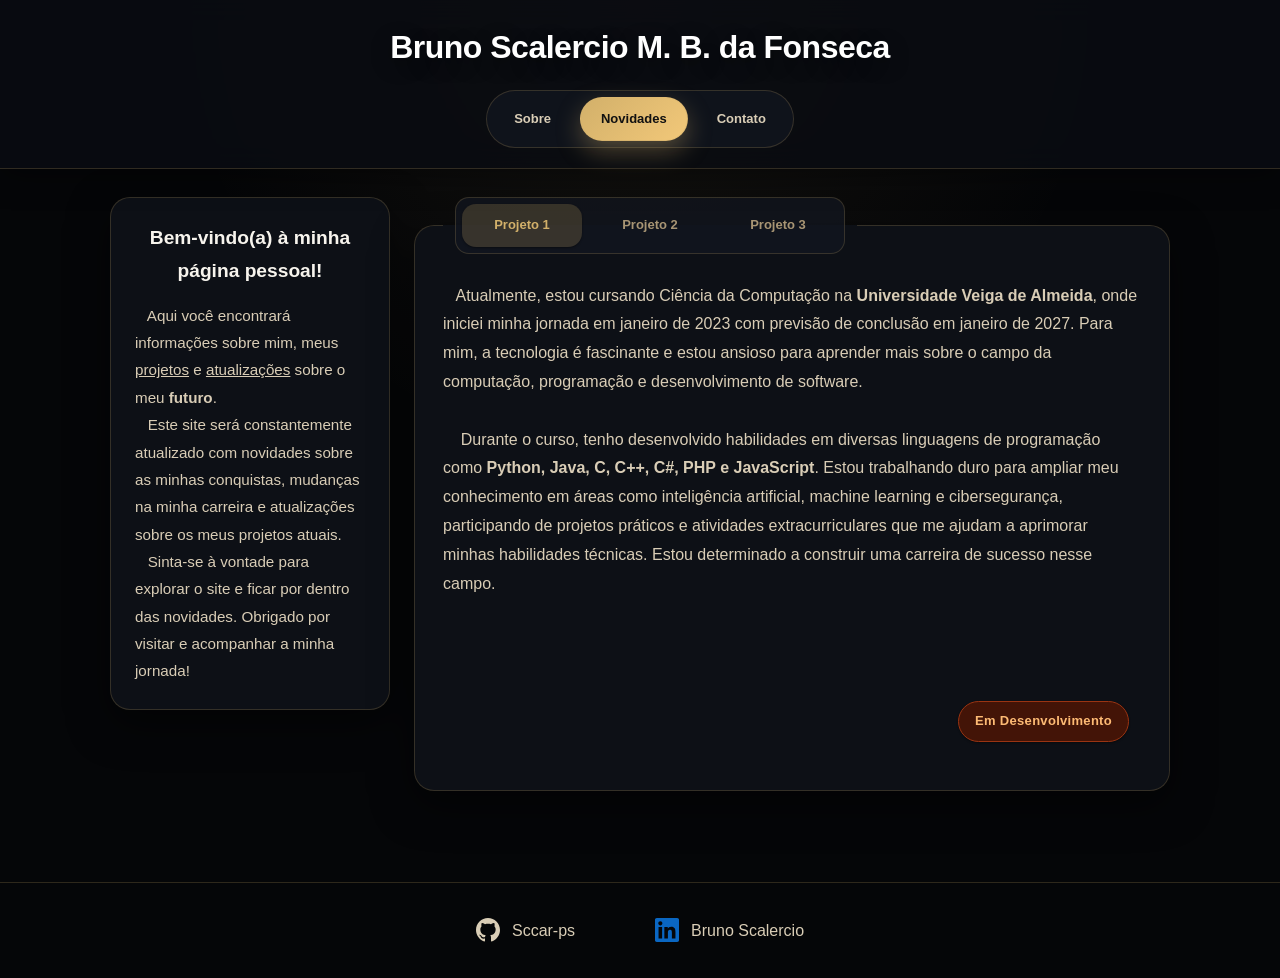
==== index2.html @ e0682676 "Update 1.5.1" ====
<!DOCTYPE html>
<html lang="pt-br" data-theme="dark">

<head>
  <meta charset="UTF-8">
  <meta http-equiv="X-UA-Compatible" content="IE=edge">
  <meta name="viewport" content="width=device-width, initial-scale=1.0">
  <title>Bruno Scalercio - Novidades</title>
  <link rel="stylesheet" href="style.css?v=20260205">
  <link rel="shortcut icon" href="favicon-16x16.png" type="image/png">
 </head>

<body>
  <header>
    <div class="header-inner">
      <h1>Bruno Scalercio M. B. da Fonseca</h1>
      <button class="nav-toggle" type="button" aria-controls="primary-nav" aria-expanded="false">
        <span class="nav-toggle-bar"></span>
        <span class="nav-toggle-bar"></span>
        <span class="nav-toggle-bar"></span>
        <span class="sr-only">Abrir menu</span>
      </button>
    </div>
    <nav>
      <ul id="primary-nav">
        <li><a href="index.html">Sobre</a></li>
        <li><a class="index2" href="index2.html">Novidades</a></li>
        <li><a href="index3.html">Contato</a></li>
      </ul>
    </nav>
  </header>

  <main class="layout">
    <aside class="intro-card">
      <p class="intro-title">Bem-vindo(a) à minha página pessoal!</p>
      <p class="intro-text">&nbsp;&nbsp; Aqui você encontrará informações sobre mim, meus <u>projetos</u> e <u>atualizações</u>
        sobre o meu <strong>futuro</strong>. <br> &nbsp;&nbsp; Este site será constantemente atualizado com novidades sobre as minhas conquistas,
        mudanças na minha carreira e atualizações sobre os meus projetos atuais. <br> &nbsp;&nbsp; Sinta-se à vontade para explorar o
        site e ficar por dentro das novidades. Obrigado por visitar e acompanhar a minha jornada!</p>
    </aside>
    <section>
      <article>
        <div>
          <fieldset>
            <legend>
              <ul class="ficha">
                <li class="aba" id="ativo"><a href="index2.html">Projeto 1</a></li>
                <li class="aba" id="index2"><a href="index2x1.html">Projeto 2</a></li>
                <li class="aba" id="index2"><a href="index2x2.html">Projeto 3</a></li>
              </ul>
            </legend>
            
            <div id="projeto1" class="tab-content active-content">
              <p>
                &nbsp;&nbsp; Atualmente, estou cursando Ciência da Computação na <strong>Universidade Veiga de Almeida</strong>, onde iniciei minha jornada em janeiro de 2023 com previsão de conclusão em janeiro de 2027. Para mim, a tecnologia é fascinante e estou ansioso para aprender mais sobre o campo da computação, programação e desenvolvimento de software.
              <br> <br>
              &nbsp; &nbsp; Durante o curso, tenho desenvolvido habilidades em diversas linguagens de programação como <strong>Python, Java, C, C++, C#, PHP e JavaScript</strong>. Estou trabalhando duro para ampliar meu conhecimento em áreas como inteligência artificial, machine learning e cibersegurança, participando de projetos práticos e atividades extracurriculares que me ajudam a aprimorar minhas habilidades técnicas. Estou determinado a construir uma carreira de sucesso nesse campo.
              </p>
              <div class="badge badge-progress">Em Desenvolvimento</div>
            </div>

            <div id="projeto2" class="tab-content">
              <p>
                 &nbsp; &nbsp; No futuro, tenho o objetivo de aprender a falar inglês fluentemente como se fosse um projeto
                pessoal. Para isso, pretendo me dedicar diariamente à prática da língua, buscando recursos como cursos online,
                livros, filmes e séries em inglês.
                <br><br> &nbsp;&nbsp; Também pretendo fazer intercâmbios e buscar oportunidades de imersão na
                língua, para que possa aprimorar minha compreensão oral e habilidades de conversação. Acredito que o aprendizado
                de uma nova língua é um processo constante e desafiador, mas estou determinado a alcançar esse objetivo e me
                tornar fluente em inglês.</p>
              <div class="badge badge-todo">Para Fazer</div>
            </div>

            <div id="projeto3" class="tab-content">
               <p>
                &nbsp;&nbsp; Um dos meus grandes objetivos para o futuro é ingressar na indústria de Game Development e desenvolver o meu próprio jogo. Desde pequeno, os jogos sempre me fascinaram não apenas como entretenimento, mas como uma forma poderosa de contar histórias e criar experiências interativas únicas que conectam pessoas ao redor do mundo. Acredito que os games representam a união perfeita entre arte, narrativa envolvente e lógica de programação — uma combinação que me motiva a cada dia.
                <br><br>
                &nbsp;&nbsp; Estou ciente dos desafios técnicos que essa jornada envolve, desde o domínio de engines como Unity e Unreal até o design de mecânicas envolventes e sistemas de gameplay balanceados. Por isso, sigo me preparando constantemente, estudando as bases necessárias em programação, design de jogos e experiência do usuário para transformar essa visão em realidade. Meu objetivo é integrar novas tecnologias emergentes para criar algo verdadeiramente impactante, divertido e memorável.
                <br> <br></p>
                <div class="badge badge-idea">Ainda é só uma ideia...</div>
            </div>
          </fieldset>
        </div>
      </article>
    </section>
  </main>
  <footer class="social-footer">
    <div class="footer-content">
      <a target="_blank" href="https://github.com/Sccar-ps" class="social-link">
        <svg width="24" height="24" viewBox="0 0 24 24" fill="currentColor"><path d="M12 0c-6.626 0-12 5.373-12 12 0 5.302 3.438 9.8 8.207 11.387.599.111.793-.261.793-.577v-2.234c-3.338.726-4.033-1.416-4.033-1.416-.546-1.387-1.333-1.756-1.333-1.756-1.089-.745.083-.729.083-.729 1.205.084 1.839 1.237 1.839 1.237 1.07 1.834 2.807 1.304 3.492.997.107-.775.418-1.305.762-1.604-2.665-.305-5.467-1.334-5.467-5.931 0-1.311.469-2.381 1.236-3.221-.124-.303-.535-1.524.117-3.176 0 0 1.008-.322 3.301 1.23.957-.266 1.983-.399 3.003-.404 1.02.005 2.047.138 3.006.404 2.291-1.552 3.297-1.23 3.297-1.23.653 1.653.242 2.874.118 3.176.77.84 1.235 1.911 1.235 3.221 0 4.609-2.807 5.624-5.479 5.921.43.372.823 1.102.823 2.222v3.293c0 .319.192.694.801.576 4.765-1.589 8.199-6.086 8.199-11.386 0-6.627-5.373-12-12-12z"/></svg>
        <span>Sccar-ps</span>
      </a>
      <a target="_blank" href="https://www.linkedin.com/in/bruno-scalercio-30b161272/" class="social-link">
        <svg width="24" height="24" viewBox="0 0 24 24" fill="#0A66C2"><path d="M20.447 20.452h-3.554v-5.569c0-1.328-.027-3.037-1.852-3.037-1.853 0-2.136 1.445-2.136 2.939v5.667H9.351V9h3.414v1.561h.046c.477-.9 1.637-1.85 3.37-1.85 3.601 0 4.267 2.37 4.267 5.455v6.286zM5.337 7.433c-1.144 0-2.063-.926-2.063-2.065 0-1.138.92-2.063 2.063-2.063 1.14 0 2.064.925 2.064 2.063 0 1.139-.925 2.065-2.064 2.065zm1.782 13.019H3.555V9h3.564v11.452zM22.225 0H1.771C.792 0 0 .774 0 1.729v20.542C0 23.227.792 24 1.771 24h20.451C23.2 24 24 23.227 24 22.271V1.729C24 .774 23.2 0 22.222 0h.003z"/></svg>
        <span>Bruno Scalercio</span>
      </a>
    </div>
  </footer>
  <script src="script.js?v=20260205"></script>
</body>
<!-- BRUNO SCALERCIO MARQUES BORGES DA FONSECA - 1230112185-->
</html>
---- style.css ----
*{
  box-sizing: border-box;
  margin:0;
  padding:0;
}

:root {
  /* Dark Theme Default Values */
  --bg: #050608;
  --surface: #0d1016;
  --surface-muted: #131822;
  --text: #f7f4ed;
  --text-light: #d9cdb6;
  --muted: #a89574;
  --primary: #d2b06a;
  --primary-strong: #f0c97e;
  --primary-soft: rgba(210, 176, 106, 0.15);
  --accent: #f2c879;
  --accent-soft: rgba(242, 200, 121, 0.15);
  --secondary: #c7a86a;
  --secondary-soft: rgba(199, 168, 106, 0.18);
  --success: #10b981;
  --warning: #f59e0b;
  --shadow-sm: 0 1px 2px rgba(0, 0, 0, 0.4);
  --shadow: 0 14px 40px rgba(0, 0, 0, 0.5);
  --shadow-lg: 0 24px 60px rgba(0, 0, 0, 0.6);
  --border: rgba(210, 176, 106, 0.2);
  --radius: 14px;
  --radius-lg: 20px;
  --radius-pill: 999px;
  --max-width: 1100px;
  --space: 24px;
}

body {
  font-family: 'Inter', -apple-system, BlinkMacSystemFont, 'Segoe UI', 'Roboto', sans-serif;
  margin: 0;
  padding: 0;
  background: radial-gradient(circle at top, rgba(210, 176, 106, 0.08), transparent 40%), var(--bg);
  color: var(--text);
  line-height: 1.7;
  min-height: 100vh;
  position: relative;
  overflow-x: hidden;
}

/* Garante que o conteúdo fique acima do canvas */
.layout, main, aside, section, fieldset, .barra, footer {
  position: relative;
  z-index: 1;
}

/* Matrix Rain Background */
#matrix-canvas {
  position: fixed;
  top: 0;
  left: 0;
  width: 100%;
  height: 100%;
  z-index: 0;
  opacity: 0.25;
  pointer-events: none;
}

[data-theme="dark"] #matrix-canvas {
  opacity: 0.2;
}

a {
  color: inherit;
  text-decoration: none;
}

ul {
  list-style: none;
  margin: 0;
  padding: 0;
}

header {
  background: rgba(10, 12, 18, 0.85);
  padding: 20px 24px;
  text-align: center;
  box-shadow: 0 6px 30px rgba(0, 0, 0, 0.4);
  position: sticky;
  top: 0;
  width: 100%;
  z-index: 50;
  border-bottom: 1px solid var(--border);
  backdrop-filter: blur(14px);
  -webkit-backdrop-filter: blur(14px);
}

.index2 {
  background: linear-gradient(135deg, var(--primary) 0%, var(--accent) 100%);
  color: #111111 !important;
  box-shadow: 0 10px 24px rgba(210, 176, 106, 0.35);
  border: 1px solid rgba(210, 176, 106, 0.45);
}

.index2::before {
  display: none;
}

.index2:hover {
  background: linear-gradient(135deg, var(--primary-strong) 0%, var(--accent) 100%);
  color: #111111 !important;
  transform: translateY(-2px) scale(1.02);
  box-shadow: 0 14px 28px rgba(210, 176, 106, 0.4);
}

header h1 {
  margin: 0;
  font-size: clamp(20px, 3vw, 32px);
  font-weight: 800;
  color: #ffffff;
  letter-spacing: -0.5px;
  text-shadow: 0 6px 20px rgba(0, 0, 0, 0.4);
}

.header-inner {
  display: flex;
  align-items: center;
  justify-content: center;
  gap: 16px;
  position: relative;
  max-width: var(--max-width);
  margin: 0 auto;
}

.nav-toggle {
  display: none;
  align-items: center;
  justify-content: center;
  gap: 6px;
  flex-direction: column;
  width: 44px;
  height: 44px;
  border-radius: var(--radius-pill);
  border: 1px solid var(--border);
  background: rgba(19, 24, 34, 0.7);
  color: var(--text);
  cursor: pointer;
  transition: all 0.25s ease;
  position: absolute;
  right: 0;
  top: 50%;
  transform: translateY(-50%);
}

.nav-toggle:hover {
  border-color: rgba(210, 176, 106, 0.45);
  box-shadow: var(--shadow-sm);
}

.nav-toggle-bar {
  display: block;
  width: 18px;
  height: 2px;
  background: var(--text-light);
  border-radius: var(--radius-pill);
  transition: transform 0.25s ease, opacity 0.25s ease;
}

.sr-only {
  position: absolute;
  width: 1px;
  height: 1px;
  padding: 0;
  margin: -1px;
  overflow: hidden;
  clip: rect(0, 0, 0, 0);
  border: 0;
}

nav ul {
  margin-top: 16px;
  display: flex;
  justify-content: center;
  align-items: center;
  gap: 8px;
  flex-wrap: wrap;
  padding: 6px;
  background: rgba(19, 24, 34, 0.7);
  border-radius: var(--radius-pill);
  border: 1px solid var(--border);
  width: fit-content;
  margin-left: auto;
  margin-right: auto;
}

nav li {
  margin: 0;
}

nav a {
  font-weight: 600;
  font-size: 13px;
  color: var(--text-light);
  padding: 10px 20px;
  border-radius: var(--radius-pill);
  background: transparent;
  border: 1px solid transparent;
  transition: all 0.25s ease;
  position: relative;
  display: inline-block;
}

nav a:hover {
  color: var(--primary);
  background-color: rgba(210, 176, 106, 0.12);
  border-color: rgba(210, 176, 106, 0.35);
  box-shadow: var(--shadow-sm);
  cursor: pointer;
  transform: translateY(-1px);
}


fieldset {
  border: 1px solid var(--border);
  border-radius: var(--radius-lg);
  padding: 28px;
  width: 100%;
  max-width: 800px;
  background: var(--surface);
  box-shadow: var(--shadow);
  transition: all 0.3s ease;
  min-height: auto;
}

fieldset:hover {
  box-shadow: var(--shadow-lg);
}

legend {
  font-size: 18px;
  font-weight: 700;
  padding: 0 12px;
  color: var(--text);
}


.barra {
  background: linear-gradient(180deg, var(--surface) 0%, var(--primary-soft) 100%);
  padding: 24px;
  width: 100%;
  margin: 0;
  border-radius: var(--radius-lg);
  box-shadow: var(--shadow);
  border: 1px solid var(--border);
  transition: all 0.3s ease;
  text-align: center;
  position: sticky;
  top: 100px;
}

.barra:hover {
  transform: translateY(-4px);
  box-shadow: var(--shadow-lg);
  border-color: var(--primary);
}

.barra h2 {
  font-size: 1.25rem;
  margin: 12px 0 8px;
  color: var(--text);
  font-weight: 700;
}

.barra p {
  color: var(--text-light);
  font-size: 0.95rem;
  margin: 6px 0;
}


.profile {
  display: block;
  margin: 0 auto 16px;
  width: 150px;
  height: 150px;
  border-radius: 50%;
  object-fit: cover;
  border: 4px solid transparent;
  background: linear-gradient(var(--surface), var(--surface)) padding-box,
              linear-gradient(135deg, var(--primary), var(--accent)) border-box;
  transition: all 0.3s ease;
  box-shadow: var(--shadow);
}

.profile:hover {
  transform: scale(1.06);
  box-shadow: var(--shadow-lg);
}

main {
  max-width: 100%;
  margin: 0;
  padding: 0;
  display: flex;
  flex-direction: column;
  align-items: center;
}

.layout {
  display: grid;
  grid-template-columns: 280px 1fr;
  gap: var(--space);
  max-width: var(--max-width);
  margin: 28px auto 90px;
  padding: 0 20px;
  align-items: start;
}

.page {
  max-width: var(--max-width);
  margin: 28px auto 90px;
  padding: 0 20px;
  display: flex;
  flex-direction: column;
  gap: 32px;
}

.hero-full {
  display: grid;
  grid-template-columns: 1fr 1fr;
  align-items: center;
  min-height: 100vh;
  padding: 0 80px 120px 80px;
  background: radial-gradient(circle at 75% 50%, rgba(60, 50, 20, 0.4) 0%, #000000 60%);
  border-radius: 0;
  margin-left: calc(-50vw + 50%);
  margin-right: calc(-50vw + 50%);
  margin-top: -28px;
  margin-bottom: 32px;
  width: 100vw;
  position: relative;
  left: 0;
}

.hero-full::after {
  content: '';
  position: absolute;
  bottom: 0;
  left: 0;
  width: 100%;
  height: 150px;
  background: linear-gradient(to bottom, transparent, var(--bg));
  backdrop-filter: blur(4px);
  -webkit-backdrop-filter: blur(4px);
  pointer-events: none;
  z-index: 1;
}

.hero-left {
  display: flex;
  flex-direction: column;
  justify-content: center;
  gap: 12px;
}

.hero-right {
  display: flex;
  justify-content: center;
  align-items: center;
}

.hero-right img {
  width: 320px;
  height: 420px;
  object-fit: cover;
  object-position: center top;
  border-radius: 20px;
  border: 2px solid rgba(210, 176, 106, 0.4);
  box-shadow: 0 24px 60px rgba(0, 0, 0, 0.6), 0 0 60px rgba(210, 176, 106, 0.15);
}

.hero-full .hero-eyebrow {
  text-transform: uppercase;
  letter-spacing: 4px;
  font-size: 0.85rem;
  color: var(--muted);
  margin: 0;
}

.hero-full .hero-title {
  font-size: clamp(48px, 9vw, 84px);
  margin: 0;
  font-weight: 800;
  color: #ffffff;
  letter-spacing: -1.5px;
  background: linear-gradient(135deg, #ffffff 30%, #f0c97e 100%);
  -webkit-background-clip: text;
  -webkit-text-fill-color: transparent;
  background-clip: text;
  text-shadow: 0 10px 30px rgba(0, 0, 0, 0.5);
  filter: drop-shadow(0 0 2px rgba(255, 255, 255, 0.1));
}

.hero-full .hero-subtitle {
  margin: 0;
  color: var(--text-light);
  font-size: 1.1rem;
  letter-spacing: 0.5px;
}

.hero {
  display: grid;
  grid-template-columns: 1fr auto;
  gap: 48px;
  align-items: center;
  padding: 48px;
  border-radius: 24px;
  background: linear-gradient(145deg, rgba(15, 18, 26, 0.92), rgba(8, 9, 12, 0.96));
  border: 1px solid rgba(210, 176, 106, 0.25);
  box-shadow: var(--shadow-lg);
}

.hero-content {
  display: flex;
  flex-direction: column;
  gap: 12px;
}

.hero-eyebrow {
  text-transform: uppercase;
  letter-spacing: 3px;
  font-size: 0.8rem;
  color: var(--muted);
  margin: 0;
}

.hero-title {
  font-size: clamp(32px, 5vw, 52px);
  margin: 0;
  font-weight: 800;
  color: #ffffff;
}

.hero-subtitle {
  margin: 0;
  color: var(--text-light);
  font-size: 1rem;
}

.hero-portrait {
  display: flex;
  justify-content: center;
  align-items: center;
}

.hero-portrait img {
  width: 240px;
  height: 300px;
  object-fit: cover;
  object-position: center top;
  border-radius: 20px;
  border: 2px solid rgba(210, 176, 106, 0.4);
  box-shadow: 0 20px 50px rgba(0, 0, 0, 0.5), 0 0 40px rgba(210, 176, 106, 0.1);
  filter: contrast(1.05) saturate(1.05);
}

.panel {
  background: rgba(10, 11, 14, 0.85);
  border: 1px solid rgba(255, 215, 0, 0.15);
  border-radius: 20px;
  padding: 32px;
  box-shadow: 0 10px 40px rgba(0, 0, 0, 0.6);
  backdrop-filter: blur(10px);
  -webkit-backdrop-filter: blur(10px);
}

.about-content {
  display: grid;
  grid-template-columns: auto 1fr;
  gap: 32px;
  align-items: start;
}

.about-photo {
  display: flex;
  justify-content: center;
}

.about-photo img {
  width: 200px;
  height: 260px;
  object-fit: cover;
  object-position: center top;
  border-radius: 16px;
  border: 2px solid rgba(210, 176, 106, 0.35);
  box-shadow: 0 16px 40px rgba(0, 0, 0, 0.4);
}

.about-text p {
  color: var(--text-light);
  margin-bottom: 12px;
}

.panel-header {
  display: flex;
  align-items: center;
  gap: 16px;
  margin-bottom: 16px;
}

.panel-header h2 {
  margin: 0;
  font-size: clamp(22px, 2.4vw, 30px);
  color: #ffffff;
}

.panel-line {
  flex: 1;
  height: 1px;
  background: linear-gradient(90deg, rgba(210, 176, 106, 0.5), transparent);
}

.panel-body p {
  color: var(--text-light);
}

.services-grid {
  display: grid;
  grid-template-columns: repeat(2, 1fr);
  gap: 20px;
}

.service-card {
  display: grid;
  grid-template-columns: auto 1fr;
  gap: 16px;
  padding: 20px;
  background: rgba(19, 24, 34, 0.7);
  border: 1px solid rgba(210, 176, 106, 0.2);
  border-radius: 16px;
  transition: transform 0.2s ease, border-color 0.2s ease, box-shadow 0.2s ease;
  align-items: center;
}

.service-card h3 {
  margin: 0 0 6px;
  color: #ffffff;
  font-size: 1rem;
}

.service-card p {
  margin: 0 0 8px;
  color: var(--text-light);
  font-size: 0.9rem;
}

.service-card:hover {
  transform: translateY(-4px);
  border-color: rgba(210, 176, 106, 0.45);
  box-shadow: var(--shadow);
}

.service-icon {
  width: 52px;
  height: 52px;
  border-radius: 50%;
  display: flex;
  align-items: center;
  justify-content: center;
  background: linear-gradient(135deg, rgba(210, 176, 106, 0.15), rgba(0, 0, 0, 0.4));
  border: 1px solid rgba(210, 176, 106, 0.6);
  box-shadow: 0 0 15px rgba(210, 176, 106, 0.2), inset 0 0 10px rgba(210, 176, 106, 0.1);
  font-size: 1.6rem;
  color: #ffffff;
}

.service-tag {
  display: inline-block;
  font-size: 0.75rem;
  letter-spacing: 0.4px;
  text-transform: uppercase;
  color: var(--primary-strong);
}

.skills {
  display: grid;
  grid-template-columns: repeat(2, 1fr);
  gap: 20px 32px;
}

.skill {
  display: flex;
  flex-direction: column;
  gap: 10px;
  color: var(--text-light);
  font-size: 0.95rem;
}

.skill-bar {
  width: 100%;
  height: 6px;
  border-radius: 999px;
  background: rgba(255, 255, 255, 0.05);
  overflow: hidden;
  border: 1px solid rgba(210, 176, 106, 0.15);
  box-shadow: inset 0 1px 3px rgba(0, 0, 0, 0.5);
}

.skill-bar span {
  display: block;
  height: 100%;
  border-radius: 999px;
  background: linear-gradient(90deg, #b8860b, #ffd700, #fffacd);
  box-shadow: 0 0 15px rgba(255, 215, 0, 0.6);
  position: relative;
}

.skill-bar span::after {
  content: '';
  position: absolute;
  top: 0;
  right: 0;
  bottom: 0;
  width: 100%;
  background: linear-gradient(90deg, transparent, rgba(255, 255, 255, 0.4), transparent);
  transform: translateX(-100%);
  animation: shimmer 2s infinite;
}

@keyframes shimmer {
  100% {
    transform: translateX(100%);
  }
}

.layout.single {
  grid-template-columns: 1fr;
}

.layout aside,
.layout main,
.layout section,
.layout > * {
  width: 100%;
}

.intro-card {
  background: var(--surface);
  padding: 24px;
  border-radius: var(--radius-lg);
  box-shadow: var(--shadow);
  border: 1px solid var(--border);
  width: 100%;
  max-width: 800px;
  margin: 0 auto;
}

.intro-title {
  text-align: center;
  font-weight: 700;
  font-size: 1.2rem;
  margin-bottom: 14px;
  color: var(--text);
}

.intro-text {
  font-size: 0.95rem;
  color: var(--text-light);
  line-height: 1.8;
  position: relative;
  z-index: 1;
}

.card--spaced {
  margin-top: 24px;
}

section u a {
  color: rgb(0, 0, 255);
}

section {
  margin-bottom: 1px;
}

section h2 {
  margin: 0 0 12px;
  padding: 0;
  width: auto;
  font-size: clamp(22px, 2.2vw, 30px);
  color: var(--text);
}

section p {
  font-size: 1rem;
  color: var(--text);
}

section img {
  width: 30px;
  height: 30px;
}

.ficha {
  display: flex;
  flex-wrap: wrap;
  list-style: none;
  margin: 0;
  padding: 6px;
  gap: 8px;
  background: rgba(19, 24, 34, 0.7);
  border: 1px solid rgba(210, 176, 106, 0.2);
  border-radius: var(--radius);
}

.aba {
  border-radius: var(--radius);
  background-color: transparent;
  border: none;
  cursor: pointer;
  transition: all 0.2s ease;
}

.aba a {
  display: block;
  padding: 10px 18px;
  min-width: 120px;
  text-align: center;
  font-weight: 600;
  font-size: 13px;
  color: var(--muted);
  text-decoration: none;
  border-radius: var(--radius);
  transition: all 0.2s ease;
}

.aba:hover a {
  color: var(--primary);
  background: rgba(210, 176, 106, 0.12);
  box-shadow: var(--shadow-sm);
}

#index2 {
  border: none;
}

#ativo {
  background: rgba(210, 176, 106, 0.2);
  box-shadow: var(--shadow-sm);
}

#ativo a {
  color: var(--primary) !important;
  font-weight: 700;
}

#ativo:hover {
  background: rgba(210, 176, 106, 0.25);
}
#contato {
  margin: 0;
  text-align: center;
  background: rgba(12, 14, 20, 0.92);
  padding: 32px;
  border-radius: var(--radius-lg);
  box-shadow: var(--shadow);
  border: 1px solid rgba(210, 176, 106, 0.2);
}

#contato h2 {
  color: var(--text);
  margin-bottom: 24px;
}

#contato p {
  display: flex;
  align-items: center;
  justify-content: center;
  gap: 12px;
  margin: 16px 0;
  font-size: 1.05rem;
}

#contato .contact-link {
  display: inline-flex;
  align-items: center;
  gap: 12px;
  padding: 12px 24px;
  background: rgba(19, 24, 34, 0.7);
  border-radius: var(--radius-pill);
  border: 1px solid rgba(210, 176, 106, 0.2);
  transition: all 0.3s ease;
}

#contato .contact-link:hover {
  background: rgba(210, 176, 106, 0.12);
  border-color: rgba(210, 176, 106, 0.45);
  transform: translateY(-2px);
  box-shadow: var(--shadow);
}

#contato hr {
  border: none;
  height: 1px;
  background: linear-gradient(90deg, transparent, var(--border), transparent);
  margin: 20px 0;
}

#contato img {
  transition: all 0.2s ease;
  width: 28px;
  height: 28px;
}

#contato a:hover img {
  transform: scale(1.1) rotate(5deg);
}

footer {
  background: rgba(10, 12, 18, 0.9);
  padding: 18px 16px;
  text-align: center;
  color: var(--text-light);
  font-size: 14px;
  font-family: 'Inter', sans-serif;
  border-top: 1px solid rgba(210, 176, 106, 0.2);
  display: flex;
  align-items: center;
  justify-content: center;
  gap: 12px;
  flex-wrap: wrap;
}

footer a {
  display: inline-flex;
  align-items: center;
  gap: 8px;
  padding: 8px 16px;
  border-radius: var(--radius-pill);
  transition: all 0.2s ease;
  color: var(--text-light);
}

footer a:hover {
  background: rgba(210, 176, 106, 0.12);
  color: var(--primary);
  transform: translateY(-2px);
}

footer img {
  width: 24px;
  height: 24px;
  transition: transform 0.2s ease;
}

footer a:hover img {
  transform: scale(1.15) rotate(5deg);
}

.entertolink img:hover {
  transform: scale(1.15);
}

@media only screen and (max-width: 900px) {
  .layout {
    grid-template-columns: 1fr;
  }

  .hero-full {
    grid-template-columns: 1fr;
    min-height: 100vh;
    padding: 60px 24px 120px 24px;
    margin-left: calc(-50vw + 50%);
    margin-right: calc(-50vw + 50%);
    margin-top: -16px;
    margin-bottom: 24px;
    width: 100vw;
    text-align: center;
    background: radial-gradient(circle at 50% 30%, rgba(60, 50, 20, 0.4) 0%, #000000 60%);
  }

  .hero-left {
    align-items: center;
    order: 2;
  }

  .hero-right {
    order: 1;
    margin-bottom: 32px;
  }

  .hero-right img {
    width: 220px;
    height: 290px;
  }

  .about-content {
    grid-template-columns: 1fr;
    text-align: center;
  }

  .about-photo {
    order: -1;
  }

  .about-photo img {
    width: 180px;
    height: 230px;
  }

  .hero {
    grid-template-columns: 1fr;
    text-align: center;
    padding: 32px;
    gap: 28px;
  }

  .hero-portrait {
    order: -1;
  }

  .hero-portrait img {
    width: 200px;
    height: 250px;
  }

  .profile {
    width: 140px;
    height: 140px;
  }
  
  .barra {
    position: relative;
    top: 0;
  }
}

@media only screen and (max-width: 768px) {
  :root {
    --space: 16px;
  }
  
  header {
    padding: 12px 10px;
  }
  
  header h1 {
    font-size: 16px;
    letter-spacing: -0.3px;
  }
  
  nav ul {
    gap: 4px;
    padding: 4px;
    margin-top: 10px;
    width: 100%;
    flex-direction: column;
    align-items: stretch;
    max-height: 0;
    overflow: hidden;
    opacity: 0;
    pointer-events: none;
    transition: max-height 0.3s ease, opacity 0.3s ease;
  }

  body.nav-open nav ul {
    max-height: 240px;
    opacity: 1;
    pointer-events: auto;
  }

  nav a {
    display: block;
    text-align: center;
  }

  .nav-toggle {
    display: inline-flex;
  }
  
  nav a {
    font-size: 11px;
    padding: 7px 12px;
  }
  
  .index2 {
    padding: 7px 12px;
  }
  
  .layout {
    padding: 0 12px;
    margin: 16px auto 80px;
    gap: 16px;
  }

  .page {
    padding: 0 12px;
    margin: 16px auto 80px;
    gap: 20px;
  }

  .hero {
    padding: 24px;
  }

  .services-grid {
    grid-template-columns: 1fr;
  }

  .skills {
    grid-template-columns: 1fr;
    gap: 16px;
  }
  
  fieldset {
    padding: 20px 16px;
  }
  
  legend {
    font-size: 16px;
  }
  
  .barra {
    padding: 20px 16px;
  }
  
  .barra h2 {
    font-size: 1.1rem;
  }
  
  .barra p {
    font-size: 0.9rem;
  }
  
  .profile {
    width: 120px;
    height: 120px;
  }
  
  .intro-card {
    padding: 16px;
  }
  
  .intro-title {
    font-size: 1rem;
  }
  
  .intro-text {
    font-size: 0.9rem;
  }
  
  section p {
    font-size: 0.9rem;
  }
  
  /* Tabs mobile */
  .ficha {
    flex-direction: column;
    gap: 4px;
    padding: 4px;
  }
  
  .aba a {
    padding: 8px 12px;
    min-width: auto;
    font-size: 12px;
  }
  
  .tab-content {
    height: auto;
    min-height: 300px;
  }
  
  .tab-content p {
    padding-bottom: 60px;
  }
  
  /* Badge mobile */
  .badge {
    position: relative;
    bottom: auto;
    right: auto;
    margin-top: 16px;
    display: block;
    width: fit-content;
  }
  
  /* Cursos mobile */
  .curso-card {
    padding: 16px;
    flex-direction: column;
    text-align: center;
  }
  
  .curso-link {
    flex-direction: column;
    text-align: center;
  }
  
  .curso-icon {
    width: 48px;
    height: 48px;
    font-size: 1.5rem;
  }
  
  .curso-info h3 {
    font-size: 0.95rem;
  }
  
  .curso-badge {
    margin-top: 8px;
  }
  
  /* Contato mobile */
  #contato {
    padding: 20px 16px;
  }
  
  #contato .contact-link {
    padding: 10px 16px;
    font-size: 0.9rem;
  }
  
  /* Footer mobile */
  footer {
    padding: 16px 12px;
    flex-direction: column;
    gap: 8px;
  }
  
  footer a {
    padding: 6px 12px;
    font-size: 13px;
  }
  
  /* Theme toggle mobile */
  .theme-toggle {
    width: 44px;
    height: 44px;
    bottom: 16px;
    right: 16px;
  }
  
  .theme-toggle svg {
    width: 20px;
    height: 20px;
  }
}

@media only screen and (max-width: 480px) {
  header {
    padding: 10px 8px;
  }
  
  header h1 {
    font-size: 14px;
    letter-spacing: -0.2px;
  }
  
  nav ul {
    gap: 3px;
    padding: 3px;
    margin-top: 8px;
  }
  
  nav a {
    font-size: 10px;
    padding: 6px 10px;
  }
  
  .index2 {
    padding: 6px 10px;
  }

  .nav-toggle {
    width: 40px;
    height: 40px;
  }
  
  .layout {
    padding: 0 10px;
  }
  
  fieldset {
    padding: 16px 12px;
  }
  
  .profile {
    width: 100px;
    height: 100px;
  }
  
  .barra h2 {
    font-size: 1rem;
  }
  
  .tab-content p {
    font-size: 0.85rem;
    line-height: 1.7;
  }
  
  .curso-info h3 {
    font-size: 0.9rem;
  }
  
  .curso-instituicao, .curso-data {
    font-size: 0.8rem;
  }
}

/* Badges Modernos */
.badge {
  display: inline-block;
  padding: 8px 16px;
  border-radius: 999px;
  font-size: 13px;
  font-weight: 600;
  text-align: center;
  letter-spacing: 0.3px;
  box-shadow: var(--shadow-sm);
  transition: all 0.2s ease;
  position: absolute;
  right: 12px;
  bottom: 20px; /* Moved inside to fit fixed height container */
  margin: 0;
  z-index: 10;
}

.badge:hover {
  transform: translateY(-2px);
  box-shadow: var(--shadow);
}

.badge-progress {
  background: #fff7ed;
  color: #9a3412;
  border: 1px solid #fed7aa;
}

.badge-todo {
  background: #eff6ff;
  color: #1d4ed8;
  border: 1px solid #bfdbfe;
}

.badge-idea {
  background: #f5f3ff;
  color: #6d28d9;
  border: 1px solid #ddd6fe;
}

/* Dark mode badge adjustments */
[data-theme="dark"] .badge-progress {
  background: #431407;
  color: #fdba74;
  border-color: #9a3412;
}

[data-theme="dark"] .badge-todo {
  background: #1e3a8a;
  color: #93c5fd;
  border-color: #1d4ed8;
}

[data-theme="dark"] .badge-idea {
  background: #4c1d95;
  color: #c4b5fd;
  border-color: #6d28d9;
}

/* Seção de Cursos */
.cursos-section {
  margin-top: var(--space);
}

.cursos-grid {
  display: flex;
  flex-direction: column;
  gap: 16px;
}

.curso-card {
  display: flex;
  align-items: center;
  gap: 16px;
  padding: 20px;
  background: var(--surface-muted);
  border: 1px solid var(--border);
  border-radius: var(--radius);
  transition: all 0.3s ease;
}

.curso-card:hover {
  transform: translateX(8px);
  box-shadow: var(--shadow);
  border-color: var(--primary);
}

.curso-link {
  display: flex;
  align-items: center;
  gap: 16px;
  width: 100%;
  text-decoration: none;
  color: inherit;
}

.curso-icon {
  font-size: 2rem;
  width: 56px;
  height: 56px;
  display: flex;
  align-items: center;
  justify-content: center;
  background: var(--surface);
  border-radius: var(--radius);
  box-shadow: var(--shadow-sm);
}

.curso-info {
  flex: 1;
}

.curso-info h3 {
  margin: 0 0 4px;
  font-size: 1.05rem;
  font-weight: 600;
  color: var(--text);
}

.curso-instituicao {
  margin: 0;
  font-size: 0.9rem;
  color: var(--primary);
  font-weight: 500;
}

.curso-data {
  margin: 4px 0 0;
  font-size: 0.85rem;
  color: var(--muted);
}

.curso-badge {
  padding: 6px 14px;
  border-radius: var(--radius-pill);
  font-size: 12px;
  font-weight: 600;
  white-space: nowrap;
}

.curso-badge.concluido {
  background: #dcfce7;
  color: #166534;
  border: 1px solid #86efac;
}

.curso-badge.em-andamento {
  background: #fef3c7;
  color: #92400e;
  border: 1px solid #fcd34d;
}

[data-theme="dark"] .curso-badge.concluido {
  background: #14532d;
  color: #86efac;
  border-color: #166534;
}

[data-theme="dark"] .curso-badge.em-andamento {
  background: #78350f;
  color: #fcd34d;
  border-color: #92400e;
}

/* Melhorias de Tipografia */
section p {
  font-size: 1rem;
  color: var(--text-light);
  line-height: 1.8;
  margin-bottom: 12px;
}

section u {
  text-decoration: none;
  border-bottom: 2px solid var(--primary-soft);
  transition: border-color 0.2s ease;
}

section u:hover {
  border-bottom-color: var(--primary);
}

section u a {
  color: var(--primary);
  font-weight: 500;
  transition: color 0.2s ease;
}

section u a:hover {
  color: var(--accent);
}

/*BRUNO SCALERCIO MARQUES BORGES DA FONSECA-1230112185 */


/* Scripts Classes */
.fade-up-hidden { opacity: 0; transform: translateY(20px); transition: opacity 0.6s ease-out, transform 0.6s ease-out; }
.visible { opacity: 1; transform: translateY(0); }
.tab-content { 
  display: none; 
  opacity: 0; 
  transition: opacity 0.3s ease-in-out;
  height: 480px; /* Fixed height for consistency */
  padding: 0;
  position: relative;
  overflow-y: auto; /* Scroll if needed, but height should fit */
  overflow-x: hidden;
}
.tab-content p {
  margin: 0;
  padding-right: 2px;
  padding-bottom: 72px;
  box-sizing: border-box;
}
.active-content { opacity: 1; display: block; }
.fade-in { opacity: 1; }

/* Layout Grid for About and Skills */
.about-skills-grid {
  display: grid;
  grid-template-columns: 1.2fr 0.8fr; /* Gives more space to text */
  gap: 40px;
  width: 100%;
  max-width: 1400px;
  margin: 0 auto;
  padding: 40px 20px;
  align-items: start;
}

.about-skills-grid .panel {
  margin: 0;
  height: 100%;
  background: transparent;
  box-shadow: none;
  padding: 0;
}

/* Specific styling for the inner components to look like distinct cards if needed, 
   but user asked to separate them naturally. Let's give them a subtle background 
   only if they are separate cards, or keep them clean. 
   Given 'premium dark mode', glassmorphism or subtle borders are nice. */    

.about-skills-grid #sobre, 
.about-skills-grid #habilidades {
  background: rgba(255, 255, 255, 0.02);
  border: 1px solid rgba(255, 255, 255, 0.05);
  border-radius: 24px;
  padding: 40px;
  backdrop-filter: blur(10px);
}

.skills-vertical {
  display: flex;
  flex-direction: column;
  gap: 20px;
}

.skills-vertical .skill {
  background: rgba(255, 255, 255, 0.03);
  padding: 15px 20px;
  border-radius: 12px;
  border: 1px solid rgba(210, 176, 106, 0.1);
  transition: all 0.3s ease;
}

.skills-vertical .skill:hover {
  transform: translateX(5px);
  border-color: rgba(210, 176, 106, 0.4);
  background: rgba(210, 176, 106, 0.05);
}

.skills-vertical .skill span {
  display: block;
  margin-bottom: 8px;
  font-weight: 500;
  color: #fff;
}

@media (max-width: 900px) {
  .about-skills-grid {
    grid-template-columns: 1fr;
    gap: 30px;
  }
}


/* Make the Skills section sticky like a sidebar */
.about-skills-grid #habilidades {
  position: sticky;
  top: 120px; /* Adjust based on header height */
  height: fit-content;
}

/* Custom Scrollbar */
::-webkit-scrollbar {
  width: 10px;
}

::-webkit-scrollbar-track {
  background: var(--bg);
}

::-webkit-scrollbar-thumb {
  background: var(--muted);
  border-radius: 5px;
  border: 2px solid var(--bg);
}

::-webkit-scrollbar-thumb:hover {
  background: var(--primary);
}


/* Social Footer Bar */
.social-footer {
  width: 100%;
  background: var(--surface-muted); /* Darker background */
  border-top: 1px solid var(--border);
  padding: 24px 0;
  margin-top: 60px; /* Space from content */
  position: relative;
  z-index: 10;
}

[data-theme='dark'] .social-footer {
  background: #050608; /* Deep black to match hero/theme */
  border-color: rgba(210, 176, 106, 0.2);
}

.footer-content {
  display: flex;
  justify-content: center;
  align-items: center;
  gap: 40px;
  max-width: 1400px;
  margin: 0 auto;
  padding: 0 20px;
}

.social-link {
  display: flex;
  align-items: center;
  gap: 12px;
  font-size: 1rem;
  font-weight: 500;
  color: var(--text-light);
  padding: 10px 20px;
  border-radius: 50px;
  transition: all 0.3s ease;
  text-decoration: none;
}

.social-link:hover {
  background: rgba(210, 176, 106, 0.1);
  color: var(--primary);
  transform: translateY(-3px);
  box-shadow: 0 10px 20px -10px rgba(210, 176, 106, 0.3);
}

.social-link svg {
  transition: transform 0.3s ease;
}

.social-link:hover svg {
  transform: scale(1.1);
}


/* New Tech Grid Layout (Replacing Progress Bars) */
.tech-grid {
  display: grid;
  grid-template-columns: repeat(2, 1fr); /* 2 Columns for better sidebar fit */
  gap: 15px;
  width: 100%;
}

.tech-item {
  background: rgba(255, 255, 255, 0.03);
  border: 1px solid rgba(255, 255, 255, 0.1);
  border-radius: 12px; /* Soft edges */
  padding: 16px;
  text-align: center;
  color: var(--text-light);
  font-weight: 600;
  font-size: 0.9rem;
  transition: all 0.3s cubic-bezier(0.4, 0, 0.2, 1);
  position: relative;
  overflow: hidden;
  display: flex;
  align-items: center;
  justify-content: center;
  min-height: 60px;
}

.tech-item::before {
  content: '';
  position: absolute;
  top: 0;
  left: 0;
  width: 100%;
  height: 100%;
  background: linear-gradient(135deg, rgba(210, 176, 106, 0.2), transparent);
  opacity: 0;
  transition: opacity 0.3s ease;
}

.tech-item:hover {
  transform: translateY(-3px);
  border-color: var(--primary);
  color: var(--text);
  box-shadow: 0 4px 20px rgba(0,0,0,0.2);
  background: rgba(210, 176, 106, 0.05);
}

.tech-item:hover::before {
  opacity: 1;
}
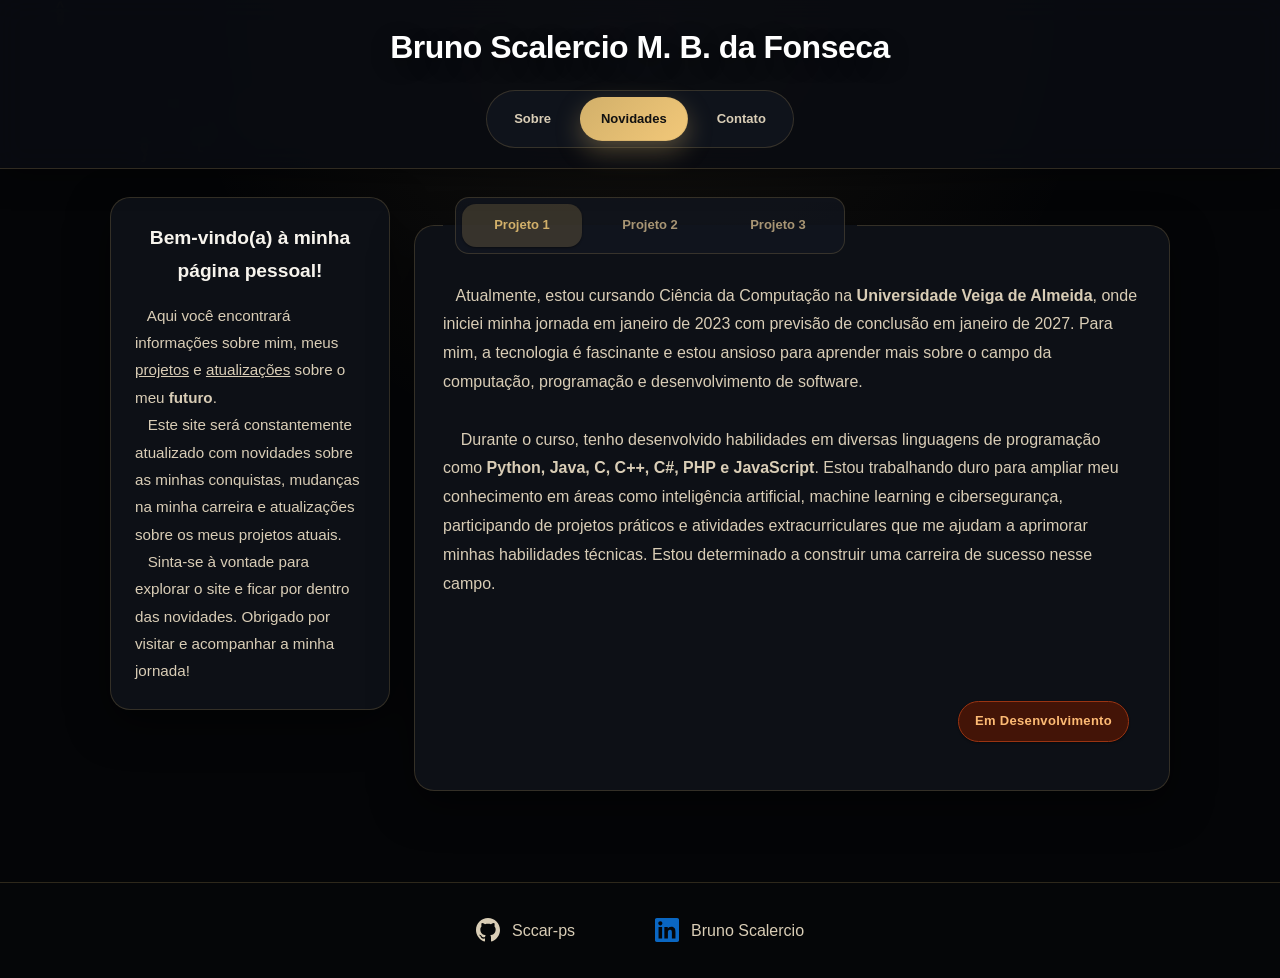
==== commit cf5cb115: "Update 1.5.2" ====
--- a/index2.html
+++ b/index2.html
@@ -7,7 +7,7 @@
   <meta name="viewport" content="width=device-width, initial-scale=1.0">
   <title>Bruno Scalercio - Novidades</title>
   <link rel="stylesheet" href="style.css?v=20260205">
-  <link rel="shortcut icon" href="favicon-16x16.png" type="image/png">
+  <link rel="shortcut icon" href="favicon-16x16.ico" type="image/x-icon">
  </head>
 
 <body>
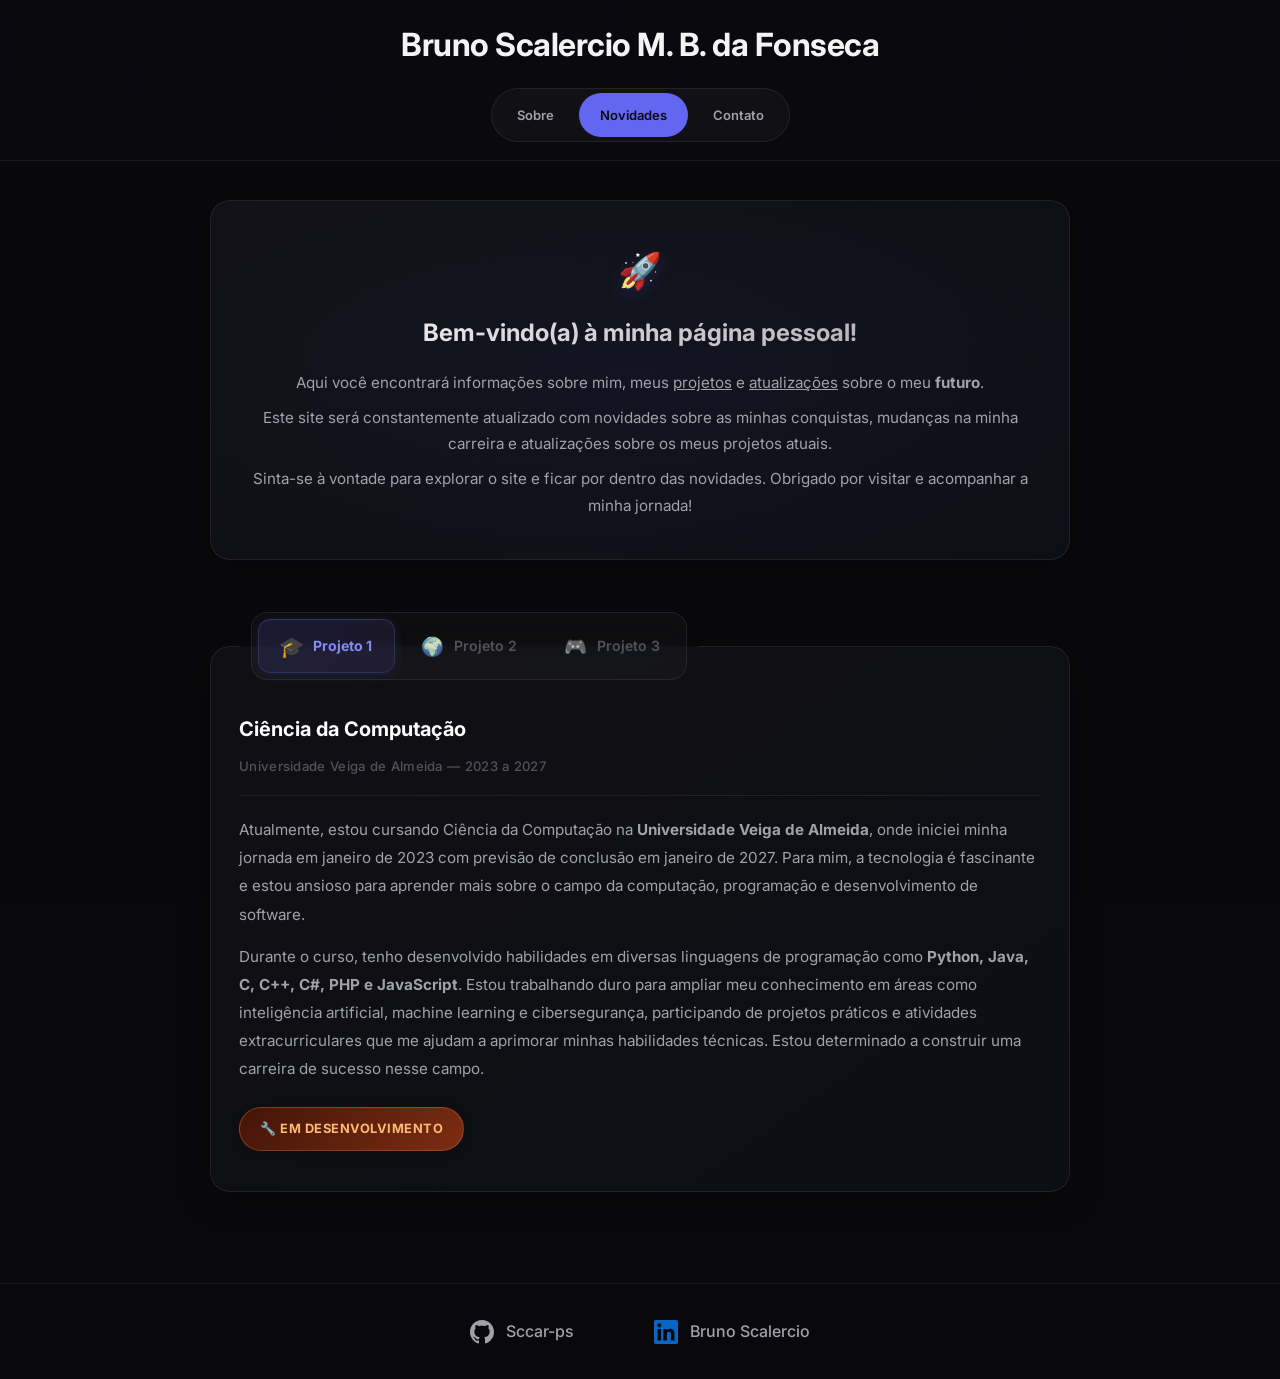
==== commit b9b84431: "Update 1.5.2" ====
--- a/index2.html
+++ b/index2.html
@@ -6,7 +6,10 @@
   <meta http-equiv="X-UA-Compatible" content="IE=edge">
   <meta name="viewport" content="width=device-width, initial-scale=1.0">
   <title>Bruno Scalercio - Novidades</title>
-  <link rel="stylesheet" href="style.css?v=20260205">
+  <link rel="preconnect" href="https://fonts.googleapis.com">
+  <link rel="preconnect" href="https://fonts.gstatic.com" crossorigin>
+  <link href="https://fonts.googleapis.com/css2?family=Inter:wght@400;500;600;700;800&display=swap" rel="stylesheet">
+  <link rel="stylesheet" href="style.css?v=20260327">
   <link rel="shortcut icon" href="favicon-16x16.ico" type="image/x-icon">
  </head>
 
@@ -30,13 +33,15 @@
     </nav>
   </header>
 
-  <main class="layout">
-    <aside class="intro-card">
+  <main class="layout novidades-layout">
+    <aside class="intro-card novidades-intro">
+      <div class="intro-icon">🚀</div>
       <p class="intro-title">Bem-vindo(a) à minha página pessoal!</p>
-      <p class="intro-text">&nbsp;&nbsp; Aqui você encontrará informações sobre mim, meus <u>projetos</u> e <u>atualizações</u>
-        sobre o meu <strong>futuro</strong>. <br> &nbsp;&nbsp; Este site será constantemente atualizado com novidades sobre as minhas conquistas,
-        mudanças na minha carreira e atualizações sobre os meus projetos atuais. <br> &nbsp;&nbsp; Sinta-se à vontade para explorar o
-        site e ficar por dentro das novidades. Obrigado por visitar e acompanhar a minha jornada!</p>
+      <p class="intro-text">Aqui você encontrará informações sobre mim, meus <u>projetos</u> e <u>atualizações</u>
+        sobre o meu <strong>futuro</strong>.</p>
+      <p class="intro-text">Este site será constantemente atualizado com novidades sobre as minhas conquistas,
+        mudanças na minha carreira e atualizações sobre os meus projetos atuais.</p>
+      <p class="intro-text">Sinta-se à vontade para explorar o site e ficar por dentro das novidades. Obrigado por visitar e acompanhar a minha jornada!</p>
     </aside>
     <section>
       <article>
@@ -44,40 +49,57 @@
           <fieldset>
             <legend>
               <ul class="ficha">
-                <li class="aba" id="ativo"><a href="index2.html">Projeto 1</a></li>
-                <li class="aba" id="index2"><a href="index2x1.html">Projeto 2</a></li>
-                <li class="aba" id="index2"><a href="index2x2.html">Projeto 3</a></li>
+                <li class="aba" id="ativo"><a href="#projeto1"><span class="aba-icon">🎓</span> Projeto 1</a></li>
+                <li class="aba" id="index2"><a href="#projeto2"><span class="aba-icon">🌍</span> Projeto 2</a></li>
+                <li class="aba" id="index2"><a href="#projeto3"><span class="aba-icon">🎮</span> Projeto 3</a></li>
               </ul>
             </legend>
             
             <div id="projeto1" class="tab-content active-content">
+              <div class="tab-header">
+                <h3>Ciência da Computação</h3>
+                <span class="tab-subtitle">Universidade Veiga de Almeida — 2023 a 2027</span>
+              </div>
               <p>
-                &nbsp;&nbsp; Atualmente, estou cursando Ciência da Computação na <strong>Universidade Veiga de Almeida</strong>, onde iniciei minha jornada em janeiro de 2023 com previsão de conclusão em janeiro de 2027. Para mim, a tecnologia é fascinante e estou ansioso para aprender mais sobre o campo da computação, programação e desenvolvimento de software.
-              <br> <br>
-              &nbsp; &nbsp; Durante o curso, tenho desenvolvido habilidades em diversas linguagens de programação como <strong>Python, Java, C, C++, C#, PHP e JavaScript</strong>. Estou trabalhando duro para ampliar meu conhecimento em áreas como inteligência artificial, machine learning e cibersegurança, participando de projetos práticos e atividades extracurriculares que me ajudam a aprimorar minhas habilidades técnicas. Estou determinado a construir uma carreira de sucesso nesse campo.
+                Atualmente, estou cursando Ciência da Computação na <strong>Universidade Veiga de Almeida</strong>, onde iniciei minha jornada em janeiro de 2023 com previsão de conclusão em janeiro de 2027. Para mim, a tecnologia é fascinante e estou ansioso para aprender mais sobre o campo da computação, programação e desenvolvimento de software.
               </p>
-              <div class="badge badge-progress">Em Desenvolvimento</div>
+              <p>
+                Durante o curso, tenho desenvolvido habilidades em diversas linguagens de programação como <strong>Python, Java, C, C++, C#, PHP e JavaScript</strong>. Estou trabalhando duro para ampliar meu conhecimento em áreas como inteligência artificial, machine learning e cibersegurança, participando de projetos práticos e atividades extracurriculares que me ajudam a aprimorar minhas habilidades técnicas. Estou determinado a construir uma carreira de sucesso nesse campo.
+              </p>
+              <div class="badge badge-progress">🔧 Em Desenvolvimento</div>
             </div>
 
             <div id="projeto2" class="tab-content">
+              <div class="tab-header">
+                <h3>Fluência em Inglês</h3>
+                <span class="tab-subtitle">Projeto Pessoal — Futuro</span>
+              </div>
               <p>
-                 &nbsp; &nbsp; No futuro, tenho o objetivo de aprender a falar inglês fluentemente como se fosse um projeto
+                No futuro, tenho o objetivo de aprender a falar inglês fluentemente como se fosse um projeto
                 pessoal. Para isso, pretendo me dedicar diariamente à prática da língua, buscando recursos como cursos online,
                 livros, filmes e séries em inglês.
-                <br><br> &nbsp;&nbsp; Também pretendo fazer intercâmbios e buscar oportunidades de imersão na
+              </p>
+              <p>
+                Também pretendo fazer intercâmbios e buscar oportunidades de imersão na
                 língua, para que possa aprimorar minha compreensão oral e habilidades de conversação. Acredito que o aprendizado
                 de uma nova língua é um processo constante e desafiador, mas estou determinado a alcançar esse objetivo e me
-                tornar fluente em inglês.</p>
-              <div class="badge badge-todo">Para Fazer</div>
+                tornar fluente em inglês.
+              </p>
+              <div class="badge badge-todo">📋 Para Fazer</div>
             </div>
 
             <div id="projeto3" class="tab-content">
-               <p>
-                &nbsp;&nbsp; Um dos meus grandes objetivos para o futuro é ingressar na indústria de Game Development e desenvolver o meu próprio jogo. Desde pequeno, os jogos sempre me fascinaram não apenas como entretenimento, mas como uma forma poderosa de contar histórias e criar experiências interativas únicas que conectam pessoas ao redor do mundo. Acredito que os games representam a união perfeita entre arte, narrativa envolvente e lógica de programação — uma combinação que me motiva a cada dia.
-                <br><br>
-                &nbsp;&nbsp; Estou ciente dos desafios técnicos que essa jornada envolve, desde o domínio de engines como Unity e Unreal até o design de mecânicas envolventes e sistemas de gameplay balanceados. Por isso, sigo me preparando constantemente, estudando as bases necessárias em programação, design de jogos e experiência do usuário para transformar essa visão em realidade. Meu objetivo é integrar novas tecnologias emergentes para criar algo verdadeiramente impactante, divertido e memorável.
-                <br> <br></p>
-                <div class="badge badge-idea">Ainda é só uma ideia...</div>
+              <div class="tab-header">
+                <h3>Game Development</h3>
+                <span class="tab-subtitle">Objetivo de Carreira — Longo Prazo</span>
+              </div>
+              <p>
+                Um dos meus grandes objetivos para o futuro é ingressar na indústria de Game Development e desenvolver o meu próprio jogo. Desde pequeno, os jogos sempre me fascinaram não apenas como entretenimento, mas como uma forma poderosa de contar histórias e criar experiências interativas únicas que conectam pessoas ao redor do mundo. Acredito que os games representam a união perfeita entre arte, narrativa envolvente e lógica de programação — uma combinação que me motiva a cada dia.
+              </p>
+              <p>
+                Estou ciente dos desafios técnicos que essa jornada envolve, desde o domínio de engines como Unity e Unreal até o design de mecânicas envolventes e sistemas de gameplay balanceados. Por isso, sigo me preparando constantemente, estudando as bases necessárias em programação, design de jogos e experiência do usuário para transformar essa visão em realidade. Meu objetivo é integrar novas tecnologias emergentes para criar algo verdadeiramente impactante, divertido e memorável.
+              </p>
+              <div class="badge badge-idea">💡 Ainda é só uma ideia...</div>
             </div>
           </fieldset>
         </div>
@@ -96,7 +118,7 @@
       </a>
     </div>
   </footer>
-  <script src="script.js?v=20260205"></script>
+  <script src="script.js?v=20260327"></script>
 </body>
 <!-- BRUNO SCALERCIO MARQUES BORGES DA FONSECA - 1230112185-->
 </html>
--- a/style.css
+++ b/style.css
@@ -4,27 +4,32 @@
   padding:0;
 }
 
+html {
+  scroll-behavior: smooth;
+}
+
 :root {
-  /* Dark Theme Default Values */
-  --bg: #050608;
-  --surface: #0d1016;
-  --surface-muted: #131822;
-  --text: #f7f4ed;
-  --text-light: #d9cdb6;
-  --muted: #a89574;
-  --primary: #d2b06a;
-  --primary-strong: #f0c97e;
-  --primary-soft: rgba(210, 176, 106, 0.15);
-  --accent: #f2c879;
-  --accent-soft: rgba(242, 200, 121, 0.15);
-  --secondary: #c7a86a;
-  --secondary-soft: rgba(199, 168, 106, 0.18);
+  /* Dark Theme — Modern Indigo & Zinc Palette */
+  --bg: #09090b;
+  --surface: #101014;
+  --surface-muted: #18181d;
+  --text: #f4f4f5;
+  --text-light: #a1a1aa;
+  --muted: #52525b;
+  --primary: #6366f1;
+  --primary-strong: #818cf8;
+  --primary-soft: rgba(99, 102, 241, 0.15);
+  --accent: #8b5cf6;
+  --accent-soft: rgba(139, 92, 246, 0.15);
+  --secondary: #3b82f6;
+  --secondary-soft: rgba(59, 130, 246, 0.15);
   --success: #10b981;
   --warning: #f59e0b;
-  --shadow-sm: 0 1px 2px rgba(0, 0, 0, 0.4);
-  --shadow: 0 14px 40px rgba(0, 0, 0, 0.5);
-  --shadow-lg: 0 24px 60px rgba(0, 0, 0, 0.6);
-  --border: rgba(210, 176, 106, 0.2);
+  --shadow-sm: 0 1px 3px rgba(0, 0, 0, 0.4);
+  --shadow: 0 8px 30px rgba(0, 0, 0, 0.5);
+  --shadow-lg: 0 16px 50px rgba(0, 0, 0, 0.6);
+  --border: rgba(255, 255, 255, 0.08);
+  --border-hover: rgba(99, 102, 241, 0.35);
   --radius: 14px;
   --radius-lg: 20px;
   --radius-pill: 999px;
@@ -36,12 +41,42 @@
   font-family: 'Inter', -apple-system, BlinkMacSystemFont, 'Segoe UI', 'Roboto', sans-serif;
   margin: 0;
   padding: 0;
-  background: radial-gradient(circle at top, rgba(210, 176, 106, 0.08), transparent 40%), var(--bg);
+  background: var(--bg);
   color: var(--text);
   line-height: 1.7;
   min-height: 100vh;
   position: relative;
   overflow-x: hidden;
+  opacity: 0;
+  animation: pageEnter 0.6s ease-out 0.1s forwards;
+}
+
+/* Page entrance animation */
+@keyframes pageEnter {
+  from { opacity: 0; }
+  to { opacity: 1; }
+}
+
+/* Page exit animation class */
+body.page-exit {
+  animation: pageExit 0.35s ease-in forwards;
+}
+
+@keyframes pageExit {
+  from { opacity: 1; }
+  to { opacity: 0; }
+}
+
+/* Scroll progress indicator */
+.scroll-progress {
+  position: fixed;
+  top: 0;
+  left: 0;
+  height: 2px;
+  background: linear-gradient(90deg, var(--primary), var(--accent));
+  z-index: 100;
+  width: 0%;
+  transition: width 0.1s linear;
 }
 
 /* Garante que o conteúdo fique acima do canvas */
@@ -58,12 +93,12 @@
   width: 100%;
   height: 100%;
   z-index: 0;
-  opacity: 0.25;
+  opacity: 0.08;
   pointer-events: none;
 }
 
 [data-theme="dark"] #matrix-canvas {
-  opacity: 0.2;
+  opacity: 0.06;
 }
 
 a {
@@ -78,24 +113,31 @@
 }
 
 header {
-  background: rgba(10, 12, 18, 0.85);
-  padding: 20px 24px;
+  background: rgba(10, 11, 15, 0.8);
+  padding: 18px 24px;
   text-align: center;
-  box-shadow: 0 6px 30px rgba(0, 0, 0, 0.4);
+  box-shadow: 0 1px 0 var(--border);
   position: sticky;
   top: 0;
   width: 100%;
   z-index: 50;
-  border-bottom: 1px solid var(--border);
-  backdrop-filter: blur(14px);
-  -webkit-backdrop-filter: blur(14px);
+  border-bottom: none;
+  backdrop-filter: blur(20px);
+  -webkit-backdrop-filter: blur(20px);
+  transition: background 0.3s ease, box-shadow 0.3s ease, padding 0.3s ease;
+}
+
+header.scrolled {
+  padding: 12px 24px;
+  background: rgba(10, 11, 15, 0.95);
+  box-shadow: 0 1px 0 var(--border);
 }
 
 .index2 {
-  background: linear-gradient(135deg, var(--primary) 0%, var(--accent) 100%);
-  color: #111111 !important;
-  box-shadow: 0 10px 24px rgba(210, 176, 106, 0.35);
-  border: 1px solid rgba(210, 176, 106, 0.45);
+  background: var(--primary);
+  color: #0a0b0f !important;
+  box-shadow: none;
+  border: 1px solid transparent;
 }
 
 .index2::before {
@@ -103,19 +145,18 @@
 }
 
 .index2:hover {
-  background: linear-gradient(135deg, var(--primary-strong) 0%, var(--accent) 100%);
-  color: #111111 !important;
+  background: var(--primary-strong);
+  color: #0a0b0f !important;
   transform: translateY(-2px) scale(1.02);
-  box-shadow: 0 14px 28px rgba(210, 176, 106, 0.4);
+  box-shadow: 0 6px 20px rgba(99, 102, 241, 0.2);
 }
 
 header h1 {
   margin: 0;
   font-size: clamp(20px, 3vw, 32px);
-  font-weight: 800;
-  color: #ffffff;
+  font-weight: 700;
+  color: var(--text);
   letter-spacing: -0.5px;
-  text-shadow: 0 6px 20px rgba(0, 0, 0, 0.4);
 }
 
 .header-inner {
@@ -138,7 +179,7 @@
   height: 44px;
   border-radius: var(--radius-pill);
   border: 1px solid var(--border);
-  background: rgba(19, 24, 34, 0.7);
+  background: transparent;
   color: var(--text);
   cursor: pointer;
   transition: all 0.25s ease;
@@ -149,8 +190,7 @@
 }
 
 .nav-toggle:hover {
-  border-color: rgba(210, 176, 106, 0.45);
-  box-shadow: var(--shadow-sm);
+  border-color: var(--border-hover);
 }
 
 .nav-toggle-bar {
@@ -159,7 +199,21 @@
   height: 2px;
   background: var(--text-light);
   border-radius: var(--radius-pill);
-  transition: transform 0.25s ease, opacity 0.25s ease;
+  transition: transform 0.35s cubic-bezier(0.4, 0, 0.2, 1), opacity 0.35s ease;
+}
+
+/* Animated hamburger to X */
+body.nav-open .nav-toggle-bar:nth-child(1) {
+  transform: translateY(8px) rotate(45deg);
+}
+
+body.nav-open .nav-toggle-bar:nth-child(2) {
+  opacity: 0;
+  transform: scaleX(0);
+}
+
+body.nav-open .nav-toggle-bar:nth-child(3) {
+  transform: translateY(-8px) rotate(-45deg);
 }
 
 .sr-only {
@@ -178,10 +232,10 @@
   display: flex;
   justify-content: center;
   align-items: center;
-  gap: 8px;
+  gap: 4px;
   flex-wrap: wrap;
-  padding: 6px;
-  background: rgba(19, 24, 34, 0.7);
+  padding: 4px;
+  background: rgba(255, 255, 255, 0.03);
   border-radius: var(--radius-pill);
   border: 1px solid var(--border);
   width: fit-content;
@@ -201,16 +255,15 @@
   border-radius: var(--radius-pill);
   background: transparent;
   border: 1px solid transparent;
-  transition: all 0.25s ease;
+  transition: all 0.3s cubic-bezier(0.4, 0, 0.2, 1);
   position: relative;
   display: inline-block;
 }
 
 nav a:hover {
-  color: var(--primary);
-  background-color: rgba(210, 176, 106, 0.12);
-  border-color: rgba(210, 176, 106, 0.35);
-  box-shadow: var(--shadow-sm);
+  color: var(--text);
+  background-color: rgba(255, 255, 255, 0.06);
+  border-color: transparent;
   cursor: pointer;
   transform: translateY(-1px);
 }
@@ -219,17 +272,19 @@
 fieldset {
   border: 1px solid var(--border);
   border-radius: var(--radius-lg);
-  padding: 28px;
+  padding: 36px 28px 28px;
   width: 100%;
   max-width: 800px;
-  background: var(--surface);
-  box-shadow: var(--shadow);
+  background: linear-gradient(145deg, var(--surface) 0%, rgba(13, 15, 20, 0.9) 100%);
+  box-shadow: 0 4px 20px rgba(0, 0, 0, 0.2);
   transition: all 0.3s ease;
   min-height: auto;
+  position: relative;
+  margin-top: 20px;
 }
 
 fieldset:hover {
-  box-shadow: var(--shadow-lg);
+  border-color: var(--border-hover);
 }
 
 legend {
@@ -241,12 +296,12 @@
 
 
 .barra {
-  background: linear-gradient(180deg, var(--surface) 0%, var(--primary-soft) 100%);
+  background: var(--surface);
   padding: 24px;
   width: 100%;
   margin: 0;
   border-radius: var(--radius-lg);
-  box-shadow: var(--shadow);
+  box-shadow: none;
   border: 1px solid var(--border);
   transition: all 0.3s ease;
   text-align: center;
@@ -256,8 +311,7 @@
 
 .barra:hover {
   transform: translateY(-4px);
-  box-shadow: var(--shadow-lg);
-  border-color: var(--primary);
+  border-color: var(--border-hover);
 }
 
 .barra h2 {
@@ -327,7 +381,7 @@
   align-items: center;
   min-height: 100vh;
   padding: 0 80px 120px 80px;
-  background: radial-gradient(circle at 75% 50%, rgba(60, 50, 20, 0.4) 0%, #000000 60%);
+  background: radial-gradient(ellipse at 70% 50%, rgba(99, 102, 241, 0.06) 0%, transparent 50%), var(--bg);
   border-radius: 0;
   margin-left: calc(-50vw + 50%);
   margin-right: calc(-50vw + 50%);
@@ -338,16 +392,28 @@
   left: 0;
 }
 
+.hero-full::before {
+  content: '';
+  position: absolute;
+  top: 10%;
+  right: 10%;
+  width: 600px;
+  height: 600px;
+  background: radial-gradient(circle, rgba(99, 102, 241, 0.05) 0%, transparent 70%);
+  border-radius: 50%;
+  z-index: -1;
+  pointer-events: none;
+  filter: blur(80px);
+}
+
 .hero-full::after {
   content: '';
   position: absolute;
   bottom: 0;
   left: 0;
   width: 100%;
-  height: 150px;
+  height: 120px;
   background: linear-gradient(to bottom, transparent, var(--bg));
-  backdrop-filter: blur(4px);
-  -webkit-backdrop-filter: blur(4px);
   pointer-events: none;
   z-index: 1;
 }
@@ -371,8 +437,20 @@
   object-fit: cover;
   object-position: center top;
   border-radius: 20px;
-  border: 2px solid rgba(210, 176, 106, 0.4);
-  box-shadow: 0 24px 60px rgba(0, 0, 0, 0.6), 0 0 60px rgba(210, 176, 106, 0.15);
+  border: 1px solid rgba(255, 255, 255, 0.08);
+  box-shadow: 0 20px 50px rgba(0, 0, 0, 0.4);
+  transition: transform 0.6s cubic-bezier(0.4, 0, 0.2, 1), box-shadow 0.6s ease;
+  animation: heroImgFloat 6s ease-in-out infinite;
+}
+
+.hero-right img:hover {
+  transform: scale(1.02);
+  box-shadow: 0 24px 60px rgba(0, 0, 0, 0.5);
+}
+
+@keyframes heroImgFloat {
+  0%, 100% { transform: translateY(0); }
+  50% { transform: translateY(-12px); }
 }
 
 .hero-full .hero-eyebrow {
@@ -389,19 +467,43 @@
   font-weight: 800;
   color: #ffffff;
   letter-spacing: -1.5px;
-  background: linear-gradient(135deg, #ffffff 30%, #f0c97e 100%);
+  background: linear-gradient(135deg, #ffffff 40%, var(--primary) 100%);
+  background-size: 200% 200%;
   -webkit-background-clip: text;
   -webkit-text-fill-color: transparent;
   background-clip: text;
-  text-shadow: 0 10px 30px rgba(0, 0, 0, 0.5);
-  filter: drop-shadow(0 0 2px rgba(255, 255, 255, 0.1));
+  animation: gradientShift 8s ease-in-out infinite;
+}
+
+@keyframes gradientShift {
+  0%, 100% { background-position: 0% 50%; }
+  50% { background-position: 100% 50%; }
+}
+
+/* Typing cursor for hero */
+.hero-typing-cursor {
+  display: inline-block;
+  width: 3px;
+  height: 1em;
+  background: var(--primary);
+  margin-left: 4px;
+  animation: blink 1s step-end infinite;
+  vertical-align: text-bottom;
+}
+
+@keyframes blink {
+  0%, 100% { opacity: 1; }
+  50% { opacity: 0; }
 }
 
 .hero-full .hero-subtitle {
   margin: 0;
   color: var(--text-light);
-  font-size: 1.1rem;
-  letter-spacing: 0.5px;
+  font-size: clamp(16px, 1.5vw, 18px);
+  letter-spacing: 0.3px;
+  font-weight: 400;
+  max-width: 500px;
+  line-height: 1.6;
 }
 
 .hero {
@@ -411,9 +513,9 @@
   align-items: center;
   padding: 48px;
   border-radius: 24px;
-  background: linear-gradient(145deg, rgba(15, 18, 26, 0.92), rgba(8, 9, 12, 0.96));
-  border: 1px solid rgba(210, 176, 106, 0.25);
-  box-shadow: var(--shadow-lg);
+  background: var(--surface);
+  border: 1px solid var(--border);
+  box-shadow: var(--shadow);
 }
 
 .hero-content {
@@ -455,19 +557,24 @@
   object-fit: cover;
   object-position: center top;
   border-radius: 20px;
-  border: 2px solid rgba(210, 176, 106, 0.4);
-  box-shadow: 0 20px 50px rgba(0, 0, 0, 0.5), 0 0 40px rgba(210, 176, 106, 0.1);
+  border: 1px solid var(--border);
+  box-shadow: 0 16px 40px rgba(0, 0, 0, 0.4);
   filter: contrast(1.05) saturate(1.05);
 }
 
 .panel {
-  background: rgba(10, 11, 14, 0.85);
-  border: 1px solid rgba(255, 215, 0, 0.15);
+  background: linear-gradient(145deg, var(--surface) 0%, rgba(13, 15, 20, 0.9) 100%);
+  border: 1px solid var(--border);
   border-radius: 20px;
   padding: 32px;
-  box-shadow: 0 10px 40px rgba(0, 0, 0, 0.6);
-  backdrop-filter: blur(10px);
-  -webkit-backdrop-filter: blur(10px);
+  box-shadow: 0 4px 20px rgba(0, 0, 0, 0.2);
+  transition: transform 0.3s ease, border-color 0.3s ease, box-shadow 0.3s ease;
+}
+
+.panel:hover {
+  transform: translateY(-2px);
+  border-color: var(--border-hover);
+  box-shadow: 0 8px 30px rgba(0, 0, 0, 0.3);
 }
 
 .about-content {
@@ -488,8 +595,8 @@
   object-fit: cover;
   object-position: center top;
   border-radius: 16px;
-  border: 2px solid rgba(210, 176, 106, 0.35);
-  box-shadow: 0 16px 40px rgba(0, 0, 0, 0.4);
+  border: 1px solid var(--border);
+  box-shadow: 0 12px 30px rgba(0, 0, 0, 0.3);
 }
 
 .about-text p {
@@ -508,12 +615,16 @@
   margin: 0;
   font-size: clamp(22px, 2.4vw, 30px);
   color: #ffffff;
+  background: linear-gradient(135deg, #ffffff 0%, #a8a4a0 100%);
+  -webkit-background-clip: text;
+  -webkit-text-fill-color: transparent;
+  background-clip: text;
 }
 
 .panel-line {
   flex: 1;
   height: 1px;
-  background: linear-gradient(90deg, rgba(210, 176, 106, 0.5), transparent);
+  background: linear-gradient(90deg, var(--border), transparent);
 }
 
 .panel-body p {
@@ -530,18 +641,20 @@
   display: grid;
   grid-template-columns: auto 1fr;
   gap: 16px;
-  padding: 20px;
-  background: rgba(19, 24, 34, 0.7);
-  border: 1px solid rgba(210, 176, 106, 0.2);
+  padding: 24px;
+  background: linear-gradient(145deg, var(--surface) 0%, rgba(13, 15, 20, 0.8) 100%);
+  border: 1px solid var(--border);
   border-radius: 16px;
-  transition: transform 0.2s ease, border-color 0.2s ease, box-shadow 0.2s ease;
-  align-items: center;
+  transition: transform 0.35s cubic-bezier(0.4, 0, 0.2, 1), border-color 0.35s ease, box-shadow 0.35s ease;
+  align-items: center;
+  box-shadow: 0 4px 15px rgba(0, 0, 0, 0.1);
 }
 
 .service-card h3 {
   margin: 0 0 6px;
   color: #ffffff;
-  font-size: 1rem;
+  font-size: 1.05rem;
+  font-weight: 600;
 }
 
 .service-card p {
@@ -551,31 +664,42 @@
 }
 
 .service-card:hover {
-  transform: translateY(-4px);
-  border-color: rgba(210, 176, 106, 0.45);
-  box-shadow: var(--shadow);
+  transform: translateY(-5px);
+  border-color: var(--border-hover);
+  box-shadow: 0 12px 30px rgba(0, 0, 0, 0.25);
 }
 
 .service-icon {
   width: 52px;
   height: 52px;
-  border-radius: 50%;
+  border-radius: 14px;
   display: flex;
   align-items: center;
   justify-content: center;
-  background: linear-gradient(135deg, rgba(210, 176, 106, 0.15), rgba(0, 0, 0, 0.4));
-  border: 1px solid rgba(210, 176, 106, 0.6);
-  box-shadow: 0 0 15px rgba(210, 176, 106, 0.2), inset 0 0 10px rgba(210, 176, 106, 0.1);
-  font-size: 1.6rem;
-  color: #ffffff;
+  background: linear-gradient(135deg, rgba(99, 102, 241, 0.15) 0%, rgba(99, 102, 241, 0.02) 100%);
+  font-size: 1.5rem;
+  color: var(--primary);
+  transition: transform 0.35s cubic-bezier(0.4, 0, 0.2, 1), box-shadow 0.35s ease;
+  border: 1px solid rgba(99, 102, 241, 0.2);
+  box-shadow: 0 4px 12px rgba(0,0,0,0.1);
+}
+
+.service-card:hover .service-icon {
+  transform: scale(1.1) rotate(5deg);
+  box-shadow: 0 8px 20px rgba(99, 102, 241, 0.15);
 }
 
 .service-tag {
   display: inline-block;
+  padding: 4px 10px;
+  border-radius: 6px;
+  background: var(--primary-soft);
   font-size: 0.75rem;
   letter-spacing: 0.4px;
   text-transform: uppercase;
   color: var(--primary-strong);
+  border: 1px solid rgba(99, 102, 241, 0.15);
+  font-weight: 600;
 }
 
 .skills {
@@ -598,16 +722,15 @@
   border-radius: 999px;
   background: rgba(255, 255, 255, 0.05);
   overflow: hidden;
-  border: 1px solid rgba(210, 176, 106, 0.15);
-  box-shadow: inset 0 1px 3px rgba(0, 0, 0, 0.5);
+  border: 1px solid var(--border);
+  box-shadow: none;
 }
 
 .skill-bar span {
   display: block;
   height: 100%;
   border-radius: 999px;
-  background: linear-gradient(90deg, #b8860b, #ffd700, #fffacd);
-  box-shadow: 0 0 15px rgba(255, 215, 0, 0.6);
+  background: linear-gradient(90deg, var(--primary), var(--accent));
   position: relative;
 }
 
@@ -641,10 +764,10 @@
 }
 
 .intro-card {
-  background: var(--surface);
-  padding: 24px;
+  background: linear-gradient(145deg, var(--surface) 0%, rgba(13, 15, 20, 0.9) 100%);
+  padding: 32px;
   border-radius: var(--radius-lg);
-  box-shadow: var(--shadow);
+  box-shadow: 0 4px 20px rgba(0, 0, 0, 0.2);
   border: 1px solid var(--border);
   width: 100%;
   max-width: 800px;
@@ -654,13 +777,16 @@
 .intro-title {
   text-align: center;
   font-weight: 700;
-  font-size: 1.2rem;
+  font-size: 1.4rem;
   margin-bottom: 14px;
-  color: var(--text);
+  background: linear-gradient(135deg, #ffffff 0%, #a8a4a0 100%);
+  -webkit-background-clip: text;
+  -webkit-text-fill-color: transparent;
+  background-clip: text;
 }
 
 .intro-text {
-  font-size: 0.95rem;
+  font-size: 1.05rem;
   color: var(--text-light);
   line-height: 1.8;
   position: relative;
@@ -669,10 +795,6 @@
 
 .card--spaced {
   margin-top: 24px;
-}
-
-section u a {
-  color: rgb(0, 0, 255);
 }
 
 section {
@@ -702,10 +824,10 @@
   flex-wrap: wrap;
   list-style: none;
   margin: 0;
-  padding: 6px;
-  gap: 8px;
-  background: rgba(19, 24, 34, 0.7);
-  border: 1px solid rgba(210, 176, 106, 0.2);
+  padding: 4px;
+  gap: 4px;
+  background: rgba(255, 255, 255, 0.03);
+  border: 1px solid var(--border);
   border-radius: var(--radius);
 }
 
@@ -727,13 +849,12 @@
   color: var(--muted);
   text-decoration: none;
   border-radius: var(--radius);
-  transition: all 0.2s ease;
+  transition: all 0.3s cubic-bezier(0.4, 0, 0.2, 1);
 }
 
 .aba:hover a {
-  color: var(--primary);
-  background: rgba(210, 176, 106, 0.12);
-  box-shadow: var(--shadow-sm);
+  color: var(--text);
+  background: rgba(255, 255, 255, 0.05);
 }
 
 #index2 {
@@ -741,8 +862,7 @@
 }
 
 #ativo {
-  background: rgba(210, 176, 106, 0.2);
-  box-shadow: var(--shadow-sm);
+  background: rgba(99, 102, 241, 0.12);
 }
 
 #ativo a {
@@ -751,16 +871,16 @@
 }
 
 #ativo:hover {
-  background: rgba(210, 176, 106, 0.25);
+  background: rgba(99, 102, 241, 0.15);
 }
 #contato {
   margin: 0;
   text-align: center;
-  background: rgba(12, 14, 20, 0.92);
-  padding: 32px;
+  background: linear-gradient(145deg, var(--surface) 0%, rgba(13, 15, 20, 0.9) 100%);
+  padding: 40px;
   border-radius: var(--radius-lg);
-  box-shadow: var(--shadow);
-  border: 1px solid rgba(210, 176, 106, 0.2);
+  box-shadow: 0 4px 20px rgba(0, 0, 0, 0.2);
+  border: 1px solid var(--border);
 }
 
 #contato h2 {
@@ -782,23 +902,31 @@
   align-items: center;
   gap: 12px;
   padding: 12px 24px;
-  background: rgba(19, 24, 34, 0.7);
+  background: rgba(255, 255, 255, 0.03);
   border-radius: var(--radius-pill);
-  border: 1px solid rgba(210, 176, 106, 0.2);
-  transition: all 0.3s ease;
+  border: 1px solid var(--border);
+  transition: all 0.35s cubic-bezier(0.4, 0, 0.2, 1);
 }
 
 #contato .contact-link:hover {
-  background: rgba(210, 176, 106, 0.12);
-  border-color: rgba(210, 176, 106, 0.45);
-  transform: translateY(-2px);
-  box-shadow: var(--shadow);
+  background: rgba(255, 255, 255, 0.06);
+  border-color: var(--border-hover);
+  transform: translateY(-3px);
+  box-shadow: 0 8px 24px rgba(0, 0, 0, 0.2);
+}
+
+#contato .contact-link:hover svg {
+  transform: scale(1.15);
+}
+
+#contato .contact-link svg {
+  transition: transform 0.35s ease;
 }
 
 #contato hr {
   border: none;
   height: 1px;
-  background: linear-gradient(90deg, transparent, var(--border), transparent);
+  background: var(--border);
   margin: 20px 0;
 }
 
@@ -813,13 +941,13 @@
 }
 
 footer {
-  background: rgba(10, 12, 18, 0.9);
+  background: var(--surface);
   padding: 18px 16px;
   text-align: center;
   color: var(--text-light);
   font-size: 14px;
   font-family: 'Inter', sans-serif;
-  border-top: 1px solid rgba(210, 176, 106, 0.2);
+  border-top: 1px solid var(--border);
   display: flex;
   align-items: center;
   justify-content: center;
@@ -838,8 +966,8 @@
 }
 
 footer a:hover {
-  background: rgba(210, 176, 106, 0.12);
-  color: var(--primary);
+  background: rgba(255, 255, 255, 0.05);
+  color: var(--text);
   transform: translateY(-2px);
 }
 
@@ -872,12 +1000,16 @@
     margin-bottom: 24px;
     width: 100vw;
     text-align: center;
-    background: radial-gradient(circle at 50% 30%, rgba(60, 50, 20, 0.4) 0%, #000000 60%);
+    background: radial-gradient(ellipse at 50% 30%, rgba(99, 102, 241, 0.06) 0%, transparent 50%), var(--bg);
   }
 
   .hero-left {
     align-items: center;
     order: 2;
+  }
+
+  .hero-left div[style] {
+    justify-content: center;
   }
 
   .hero-right {
@@ -956,13 +1088,15 @@
     overflow: hidden;
     opacity: 0;
     pointer-events: none;
-    transition: max-height 0.3s ease, opacity 0.3s ease;
+    transition: max-height 0.4s cubic-bezier(0.4, 0, 0.2, 1), opacity 0.3s ease, transform 0.4s ease;
+    transform: translateY(-8px);
   }
 
   body.nav-open nav ul {
     max-height: 240px;
     opacity: 1;
     pointer-events: auto;
+    transform: translateY(0);
   }
 
   nav a {
@@ -1280,7 +1414,7 @@
   align-items: center;
   gap: 16px;
   padding: 20px;
-  background: var(--surface-muted);
+  background: linear-gradient(145deg, var(--surface-muted) 0%, rgba(13, 15, 20, 0.8) 100%);
   border: 1px solid var(--border);
   border-radius: var(--radius);
   transition: all 0.3s ease;
@@ -1288,8 +1422,8 @@
 
 .curso-card:hover {
   transform: translateX(8px);
-  box-shadow: var(--shadow);
-  border-color: var(--primary);
+  box-shadow: 0 4px 15px rgba(0, 0, 0, 0.15);
+  border-color: var(--border-hover);
 }
 
 .curso-link {
@@ -1401,16 +1535,47 @@
 
 
 /* Scripts Classes */
-.fade-up-hidden { opacity: 0; transform: translateY(20px); transition: opacity 0.6s ease-out, transform 0.6s ease-out; }
+.fade-up-hidden { opacity: 0; transform: translateY(30px); transition: opacity 0.7s cubic-bezier(0.4, 0, 0.2, 1), transform 0.7s cubic-bezier(0.4, 0, 0.2, 1); }
 .visible { opacity: 1; transform: translateY(0); }
+
+/* Staggered entrance delays for child elements */
+.stagger-1 { transition-delay: 0.1s; }
+.stagger-2 { transition-delay: 0.2s; }
+.stagger-3 { transition-delay: 0.3s; }
+.stagger-4 { transition-delay: 0.4s; }
+.stagger-5 { transition-delay: 0.5s; }
+.stagger-6 { transition-delay: 0.6s; }
+.stagger-7 { transition-delay: 0.7s; }
+.stagger-8 { transition-delay: 0.8s; }
+
+/* Slide-in animations */
+.slide-in-left { opacity: 0; transform: translateX(-40px); transition: opacity 0.7s cubic-bezier(0.4, 0, 0.2, 1), transform 0.7s cubic-bezier(0.4, 0, 0.2, 1); }
+.slide-in-right { opacity: 0; transform: translateX(40px); transition: opacity 0.7s cubic-bezier(0.4, 0, 0.2, 1), transform 0.7s cubic-bezier(0.4, 0, 0.2, 1); }
+.slide-in-left.visible, .slide-in-right.visible { opacity: 1; transform: translateX(0); }
+
+/* Scale-in animation */
+.scale-in { opacity: 0; transform: scale(0.9); transition: opacity 0.5s ease, transform 0.5s cubic-bezier(0.4, 0, 0.2, 1); }
+.scale-in.visible { opacity: 1; transform: scale(1); }
+
+/* Glow pulse for active/important elements */
+@keyframes glowPulse {
+  0%, 100% { box-shadow: 0 0 12px rgba(255, 255, 255, 0.04); }
+  50% { box-shadow: 0 0 20px rgba(255, 255, 255, 0.08); }
+}
+
+.glow-pulse {
+  animation: glowPulse 3s ease-in-out infinite;
+}
 .tab-content { 
   display: none; 
   opacity: 0; 
-  transition: opacity 0.3s ease-in-out;
-  height: 480px; /* Fixed height for consistency */
+  transform: translateY(10px);
+  transition: opacity 0.4s cubic-bezier(0.4, 0, 0.2, 1), transform 0.4s cubic-bezier(0.4, 0, 0.2, 1);
+  min-height: 320px;
+  max-height: 520px;
   padding: 0;
   position: relative;
-  overflow-y: auto; /* Scroll if needed, but height should fit */
+  overflow-y: auto;
   overflow-x: hidden;
 }
 .tab-content p {
@@ -1419,8 +1584,298 @@
   padding-bottom: 72px;
   box-sizing: border-box;
 }
-.active-content { opacity: 1; display: block; }
+
+/* Novidades: remove max-height clipping so badge is fully visible */
+.novidades-layout .tab-content {
+  max-height: none;
+  overflow: visible;
+  min-height: auto;
+  padding-bottom: 12px;
+}
+
+.novidades-layout .tab-content p {
+  padding-bottom: 0;
+}
+
+.active-content { opacity: 1; display: block; transform: translateY(0); }
 .fade-in { opacity: 1; }
+
+/* ═══════════════════════════════════════════════════════
+   NOVIDADES PAGE — Enhanced Design
+   ═══════════════════════════════════════════════════════ */
+
+/* Full-width single-column layout for novidades */
+.novidades-layout {
+  display: flex !important;
+  flex-direction: column !important;
+  align-items: center;
+  max-width: 900px;
+  margin: 40px auto 90px;
+  padding: 0 20px;
+  gap: 32px;
+}
+
+.novidades-layout > section {
+  width: 100%;
+}
+
+/* Intro card — centered hero style */
+.novidades-intro {
+  text-align: center;
+  padding: 40px 36px;
+  position: relative;
+  overflow: hidden;
+  width: 100%;
+  max-width: 100%;
+}
+
+.novidades-intro::before {
+  content: '';
+  position: absolute;
+  top: -50%;
+  left: -50%;
+  width: 200%;
+  height: 200%;
+  background: radial-gradient(ellipse at center, rgba(99, 102, 241, 0.06) 0%, transparent 60%);
+  pointer-events: none;
+}
+
+.novidades-intro .intro-icon {
+  font-size: 2.2rem;
+  margin-bottom: 12px;
+  display: block;
+  filter: drop-shadow(0 4px 8px rgba(99, 102, 241, 0.2));
+}
+
+.novidades-intro .intro-title {
+  font-size: 1.5rem;
+  margin-bottom: 16px;
+}
+
+.novidades-intro .intro-text {
+  font-size: 0.95rem;
+  line-height: 1.75;
+  margin-bottom: 8px;
+  color: var(--text-light);
+}
+
+.novidades-intro .intro-text:last-child {
+  margin-bottom: 0;
+}
+
+/* Enhanced fieldset for novidades */
+.novidades-layout fieldset {
+  border: 1px solid var(--border);
+  border-radius: var(--radius-lg);
+  padding: 32px 28px 28px;
+  width: 100%;
+  max-width: 100%;
+  background: linear-gradient(145deg, var(--surface) 0%, rgba(13, 15, 20, 0.95) 100%);
+  box-shadow: 0 8px 32px rgba(0, 0, 0, 0.25);
+  transition: all 0.35s ease;
+  position: relative;
+}
+
+.novidades-layout fieldset:hover {
+  border-color: var(--border-hover);
+  box-shadow: 0 12px 40px rgba(0, 0, 0, 0.3);
+}
+
+/* Enhanced tab navigation */
+.novidades-layout .ficha {
+  display: flex;
+  list-style: none;
+  margin: 0;
+  padding: 6px;
+  gap: 6px;
+  background: rgba(255, 255, 255, 0.025);
+  border: 1px solid var(--border);
+  border-radius: 16px;
+  width: 100%;
+  backdrop-filter: blur(8px);
+}
+
+.novidades-layout .aba {
+  flex: 1;
+  border-radius: 12px;
+  position: relative;
+  overflow: hidden;
+}
+
+.novidades-layout .aba a {
+  display: flex;
+  align-items: center;
+  justify-content: center;
+  gap: 10px;
+  padding: 14px 20px;
+  min-width: auto;
+  font-weight: 600;
+  font-size: 0.88rem;
+  color: var(--muted);
+  text-decoration: none;
+  border-radius: 12px;
+  transition: all 0.35s cubic-bezier(0.4, 0, 0.2, 1);
+  white-space: nowrap;
+  position: relative;
+  z-index: 1;
+  border: 1px solid transparent;
+}
+
+.novidades-layout .aba:hover a {
+  color: var(--text);
+  background: rgba(255, 255, 255, 0.06);
+  border-color: rgba(255, 255, 255, 0.06);
+}
+
+.novidades-layout #ativo {
+  background: linear-gradient(135deg, rgba(99, 102, 241, 0.15), rgba(139, 92, 246, 0.1));
+  box-shadow: 0 2px 12px rgba(99, 102, 241, 0.15), inset 0 1px 0 rgba(255, 255, 255, 0.05);
+}
+
+.novidades-layout #ativo a {
+  color: var(--primary-strong) !important;
+  font-weight: 700;
+  border-color: rgba(99, 102, 241, 0.25);
+}
+
+.aba-icon {
+  font-size: 1.15rem;
+  line-height: 1;
+  filter: grayscale(0.6);
+  transition: filter 0.35s ease, transform 0.35s ease;
+}
+
+.novidades-layout .aba:hover .aba-icon {
+  filter: grayscale(0);
+  transform: scale(1.15);
+}
+
+.novidades-layout #ativo .aba-icon {
+  filter: grayscale(0);
+  transform: scale(1.1);
+}
+
+/* Tab content header */
+.tab-header {
+  margin-bottom: 20px;
+  padding-bottom: 16px;
+  border-bottom: 1px solid var(--border);
+}
+
+.tab-header h3 {
+  margin: 0 0 6px;
+  font-size: 1.25rem;
+  font-weight: 700;
+  color: #fff;
+  background: linear-gradient(135deg, #ffffff 30%, var(--primary-strong) 100%);
+  -webkit-background-clip: text;
+  -webkit-text-fill-color: transparent;
+  background-clip: text;
+}
+
+.tab-header .tab-subtitle {
+  font-size: 0.82rem;
+  color: var(--muted);
+  letter-spacing: 0.3px;
+  font-weight: 500;
+}
+
+/* Tab content text */
+.novidades-layout .tab-content p {
+  color: var(--text-light);
+  font-size: 0.95rem;
+  line-height: 1.85;
+  margin: 0 0 14px;
+  padding-bottom: 0;
+  padding-right: 0;
+}
+
+.novidades-layout .tab-content p:last-of-type {
+  margin-bottom: 24px;
+}
+
+/* Enhanced badges */
+.novidades-layout .badge {
+  position: relative;
+  right: auto;
+  bottom: auto;
+  display: inline-flex;
+  align-items: center;
+  gap: 4px;
+  padding: 10px 20px;
+  border-radius: 999px;
+  font-size: 0.8rem;
+  font-weight: 700;
+  letter-spacing: 0.5px;
+  text-transform: uppercase;
+  box-shadow: 0 2px 12px rgba(0, 0, 0, 0.15);
+  transition: all 0.3s cubic-bezier(0.4, 0, 0.2, 1);
+  margin: 0;
+}
+
+.novidades-layout .badge:hover {
+  transform: translateY(-3px) scale(1.03);
+  box-shadow: 0 6px 20px rgba(0, 0, 0, 0.25);
+}
+
+.novidades-layout .badge-progress {
+  background: linear-gradient(135deg, #431407, #7c2d12);
+  color: #fdba74;
+  border: 1px solid rgba(251, 146, 60, 0.3);
+}
+
+.novidades-layout .badge-todo {
+  background: linear-gradient(135deg, #1e3a8a, #1e40af);
+  color: #93c5fd;
+  border: 1px solid rgba(96, 165, 250, 0.3);
+}
+
+.novidades-layout .badge-idea {
+  background: linear-gradient(135deg, #4c1d95, #5b21b6);
+  color: #c4b5fd;
+  border: 1px solid rgba(167, 139, 250, 0.3);
+}
+
+/* Responsive for novidades */
+@media (max-width: 768px) {
+  .novidades-layout {
+    padding: 0 16px;
+    gap: 24px;
+    margin-top: 20px;
+  }
+
+  .novidades-intro {
+    padding: 28px 20px;
+  }
+
+  .novidades-intro .intro-title {
+    font-size: 1.25rem;
+  }
+
+  .novidades-layout fieldset {
+    padding: 24px 16px 20px;
+  }
+
+  .novidades-layout .ficha {
+    flex-direction: column;
+    gap: 4px;
+  }
+
+  .novidades-layout .aba a {
+    padding: 10px 16px;
+    font-size: 0.82rem;
+    justify-content: flex-start;
+  }
+
+  .tab-header h3 {
+    font-size: 1.1rem;
+  }
+
+  .novidades-layout .badge {
+    font-size: 0.75rem;
+    padding: 8px 16px;
+  }
+}
 
 /* Layout Grid for About and Skills */
 .about-skills-grid {
@@ -1449,11 +1904,10 @@
 
 .about-skills-grid #sobre, 
 .about-skills-grid #habilidades {
-  background: rgba(255, 255, 255, 0.02);
-  border: 1px solid rgba(255, 255, 255, 0.05);
+  background: var(--surface);
+  border: 1px solid var(--border);
   border-radius: 24px;
   padding: 40px;
-  backdrop-filter: blur(10px);
 }
 
 .skills-vertical {
@@ -1463,17 +1917,17 @@
 }
 
 .skills-vertical .skill {
-  background: rgba(255, 255, 255, 0.03);
+  background: rgba(255, 255, 255, 0.02);
   padding: 15px 20px;
   border-radius: 12px;
-  border: 1px solid rgba(210, 176, 106, 0.1);
+  border: 1px solid var(--border);
   transition: all 0.3s ease;
 }
 
 .skills-vertical .skill:hover {
   transform: translateX(5px);
-  border-color: rgba(210, 176, 106, 0.4);
-  background: rgba(210, 176, 106, 0.05);
+  border-color: var(--border-hover);
+  background: rgba(99, 102, 241, 0.04);
 }
 
 .skills-vertical .skill span {
@@ -1508,30 +1962,30 @@
 }
 
 ::-webkit-scrollbar-thumb {
-  background: var(--muted);
+  background: rgba(255, 255, 255, 0.12);
   border-radius: 5px;
   border: 2px solid var(--bg);
 }
 
 ::-webkit-scrollbar-thumb:hover {
-  background: var(--primary);
+  background: rgba(255, 255, 255, 0.2);
 }
 
 
 /* Social Footer Bar */
 .social-footer {
   width: 100%;
-  background: var(--surface-muted); /* Darker background */
+  background: var(--surface);
   border-top: 1px solid var(--border);
   padding: 24px 0;
-  margin-top: 60px; /* Space from content */
+  margin-top: 60px;
   position: relative;
   z-index: 10;
 }
 
 [data-theme='dark'] .social-footer {
-  background: #050608; /* Deep black to match hero/theme */
-  border-color: rgba(210, 176, 106, 0.2);
+  background: var(--bg);
+  border-color: var(--border);
 }
 
 .footer-content {
@@ -1553,15 +2007,30 @@
   color: var(--text-light);
   padding: 10px 20px;
   border-radius: 50px;
-  transition: all 0.3s ease;
+  transition: all 0.35s cubic-bezier(0.4, 0, 0.2, 1);
   text-decoration: none;
+  position: relative;
+  overflow: hidden;
+}
+
+.social-link::before {
+  content: '';
+  position: absolute;
+  inset: 0;
+  background: radial-gradient(circle at center, rgba(255, 255, 255, 0.04), transparent 70%);
+  opacity: 0;
+  transition: opacity 0.35s ease;
+}
+
+.social-link:hover::before {
+  opacity: 1;
 }
 
 .social-link:hover {
-  background: rgba(210, 176, 106, 0.1);
-  color: var(--primary);
-  transform: translateY(-3px);
-  box-shadow: 0 10px 20px -10px rgba(210, 176, 106, 0.3);
+  background: rgba(255, 255, 255, 0.05);
+  color: var(--text);
+  transform: translateY(-2px);
+  box-shadow: none;
 }
 
 .social-link svg {
@@ -1576,27 +2045,48 @@
 /* New Tech Grid Layout (Replacing Progress Bars) */
 .tech-grid {
   display: grid;
-  grid-template-columns: repeat(2, 1fr); /* 2 Columns for better sidebar fit */
-  gap: 15px;
+  grid-template-columns: repeat(3, 1fr);
+  gap: 16px;
   width: 100%;
 }
 
 .tech-item {
-  background: rgba(255, 255, 255, 0.03);
-  border: 1px solid rgba(255, 255, 255, 0.1);
-  border-radius: 12px; /* Soft edges */
-  padding: 16px;
+  background: var(--surface-muted);
+  border: 1px solid var(--border);
+  border-radius: 14px;
+  padding: 20px 16px;
   text-align: center;
   color: var(--text-light);
   font-weight: 600;
   font-size: 0.9rem;
-  transition: all 0.3s cubic-bezier(0.4, 0, 0.2, 1);
+  transition: all 0.35s cubic-bezier(0.4, 0, 0.2, 1);
   position: relative;
   overflow: hidden;
   display: flex;
+  flex-direction: column;
   align-items: center;
   justify-content: center;
-  min-height: 60px;
+  gap: 12px;
+  min-height: 100px;
+  cursor: default;
+}
+
+.tech-item span {
+  position: relative;
+  z-index: 1;
+}
+
+.tech-icon {
+  width: 36px;
+  height: 36px;
+  transition: transform 0.35s cubic-bezier(0.4, 0, 0.2, 1);
+  position: relative;
+  z-index: 1;
+  filter: drop-shadow(0 2px 4px rgba(0,0,0,0.2));
+}
+
+.tech-item:hover .tech-icon {
+  transform: scale(1.15) translateY(-2px);
 }
 
 .tech-item::before {
@@ -1606,20 +2096,211 @@
   left: 0;
   width: 100%;
   height: 100%;
-  background: linear-gradient(135deg, rgba(210, 176, 106, 0.2), transparent);
+  background: linear-gradient(135deg, rgba(99, 102, 241, 0.08), transparent);
   opacity: 0;
-  transition: opacity 0.3s ease;
+  transition: opacity 0.35s ease;
+}
+
+.tech-item::after {
+  content: '';
+  position: absolute;
+  bottom: 0;
+  left: 50%;
+  transform: translateX(-50%);
+  width: 0;
+  height: 2px;
+  border-radius: 2px;
+  background: var(--primary);
+  transition: width 0.35s cubic-bezier(0.4, 0, 0.2, 1);
 }
 
 .tech-item:hover {
-  transform: translateY(-3px);
-  border-color: var(--primary);
+  transform: translateY(-4px);
+  border-color: var(--border-hover);
   color: var(--text);
-  box-shadow: 0 4px 20px rgba(0,0,0,0.2);
-  background: rgba(210, 176, 106, 0.05);
+  background: rgba(99, 102, 241, 0.04);
+  box-shadow: 0 8px 24px rgba(99, 102, 241, 0.1);
 }
 
 .tech-item:hover::before {
   opacity: 1;
 }
 
+.tech-item:hover::after {
+  width: 40%;
+}
+
+/* Brand-specific hover colors */
+.tech-item[data-brand="python"]:hover {
+  border-color: rgba(55, 118, 171, 0.5);
+  background: rgba(55, 118, 171, 0.06);
+  box-shadow: 0 8px 24px rgba(55, 118, 171, 0.12);
+}
+.tech-item[data-brand="python"]:hover::after { background: #3776AB; }
+.tech-item[data-brand="python"]:hover::before { background: linear-gradient(135deg, rgba(55, 118, 171, 0.1), transparent); }
+
+.tech-item[data-brand="java"]:hover {
+  border-color: rgba(231, 111, 0, 0.5);
+  background: rgba(231, 111, 0, 0.06);
+  box-shadow: 0 8px 24px rgba(231, 111, 0, 0.12);
+}
+.tech-item[data-brand="java"]:hover::after { background: #E76F00; }
+.tech-item[data-brand="java"]:hover::before { background: linear-gradient(135deg, rgba(231, 111, 0, 0.1), transparent); }
+
+.tech-item[data-brand="cpp"]:hover {
+  border-color: rgba(0, 89, 156, 0.5);
+  background: rgba(0, 89, 156, 0.06);
+  box-shadow: 0 8px 24px rgba(0, 89, 156, 0.12);
+}
+.tech-item[data-brand="cpp"]:hover::after { background: #00599C; }
+.tech-item[data-brand="cpp"]:hover::before { background: linear-gradient(135deg, rgba(0, 89, 156, 0.1), transparent); }
+
+.tech-item[data-brand="csharp"]:hover {
+  border-color: rgba(155, 79, 150, 0.5);
+  background: rgba(155, 79, 150, 0.06);
+  box-shadow: 0 8px 24px rgba(155, 79, 150, 0.12);
+}
+.tech-item[data-brand="csharp"]:hover::after { background: #9B4F96; }
+.tech-item[data-brand="csharp"]:hover::before { background: linear-gradient(135deg, rgba(155, 79, 150, 0.1), transparent); }
+
+.tech-item[data-brand="php"]:hover {
+  border-color: rgba(119, 123, 180, 0.5);
+  background: rgba(119, 123, 180, 0.06);
+  box-shadow: 0 8px 24px rgba(119, 123, 180, 0.12);
+}
+.tech-item[data-brand="php"]:hover::after { background: #777BB4; }
+.tech-item[data-brand="php"]:hover::before { background: linear-gradient(135deg, rgba(119, 123, 180, 0.1), transparent); }
+
+.tech-item[data-brand="javascript"]:hover {
+  border-color: rgba(247, 223, 30, 0.5);
+  background: rgba(247, 223, 30, 0.06);
+  box-shadow: 0 8px 24px rgba(247, 223, 30, 0.12);
+}
+.tech-item[data-brand="javascript"]:hover::after { background: #F7DF1E; }
+.tech-item[data-brand="javascript"]:hover::before { background: linear-gradient(135deg, rgba(247, 223, 30, 0.1), transparent); }
+
+@media (max-width: 600px) {
+  .tech-grid {
+    grid-template-columns: repeat(2, 1fr);
+    gap: 12px;
+  }
+  .tech-item {
+    padding: 16px 12px;
+    min-height: 85px;
+  }
+  .tech-icon {
+    width: 30px;
+    height: 30px;
+  }
+}
+
+/* Scroll-to-top button */
+.scroll-top {
+  position: fixed;
+  bottom: 30px;
+  right: 30px;
+  width: 44px;
+  height: 44px;
+  border-radius: 50%;
+  background: var(--primary);
+  color: #0a0b0f;
+  border: none;
+  cursor: pointer;
+  display: flex;
+  align-items: center;
+  justify-content: center;
+  z-index: 60;
+  opacity: 0;
+  transform: translateY(20px);
+  transition: all 0.35s cubic-bezier(0.4, 0, 0.2, 1);
+  box-shadow: 0 4px 16px rgba(0, 0, 0, 0.3);
+  pointer-events: none;
+}
+
+.scroll-top.visible {
+  opacity: 1;
+  transform: translateY(0);
+  pointer-events: auto;
+}
+
+.scroll-top:hover {
+  transform: translateY(-3px);
+  box-shadow: 0 6px 20px rgba(0, 0, 0, 0.35);
+}
+
+.scroll-top svg {
+  width: 22px;
+  height: 22px;
+}
+
+/* Interactive cursor glow (applied via JS) */
+/* Smooth link underline animation */
+a.animated-underline {
+  position: relative;
+}
+
+a.animated-underline::after {
+  content: '';
+  position: absolute;
+  bottom: -2px;
+  left: 0;
+  width: 0;
+  height: 2px;
+  background: var(--primary);
+  transition: width 0.3s cubic-bezier(0.4, 0, 0.2, 1);
+}
+
+a.animated-underline:hover::after {
+  width: 100%;
+}
+
+/* Hero scroll hint */
+.scroll-hint {
+  position: absolute;
+  bottom: 40px;
+  left: 50%;
+  transform: translateX(-50%);
+  z-index: 2;
+  display: flex;
+  flex-direction: column;
+  align-items: center;
+  gap: 8px;
+  animation: scrollHintBounce 2s ease-in-out infinite;
+  color: var(--muted);
+  font-size: 0.75rem;
+  letter-spacing: 2px;
+  text-transform: uppercase;
+  opacity: 0.7;
+  transition: opacity 0.5s ease;
+}
+
+.scroll-hint.hidden {
+  opacity: 0;
+  pointer-events: none;
+}
+
+.scroll-hint-arrow {
+  width: 24px;
+  height: 24px;
+  border-right: 2px solid var(--muted);
+  border-bottom: 2px solid var(--muted);
+  transform: rotate(45deg);
+}
+
+@keyframes scrollHintBounce {
+  0%, 100% { transform: translateX(-50%) translateY(0); }
+  50% { transform: translateX(-50%) translateY(8px); }
+}
+
+/* Parallax layer */
+.parallax-slow {
+  will-change: transform;
+}
+
+/* Focus styles for accessibility */
+a:focus-visible, button:focus-visible {
+  outline: 2px solid var(--primary);
+  outline-offset: 3px;
+  border-radius: 4px;
+}
+
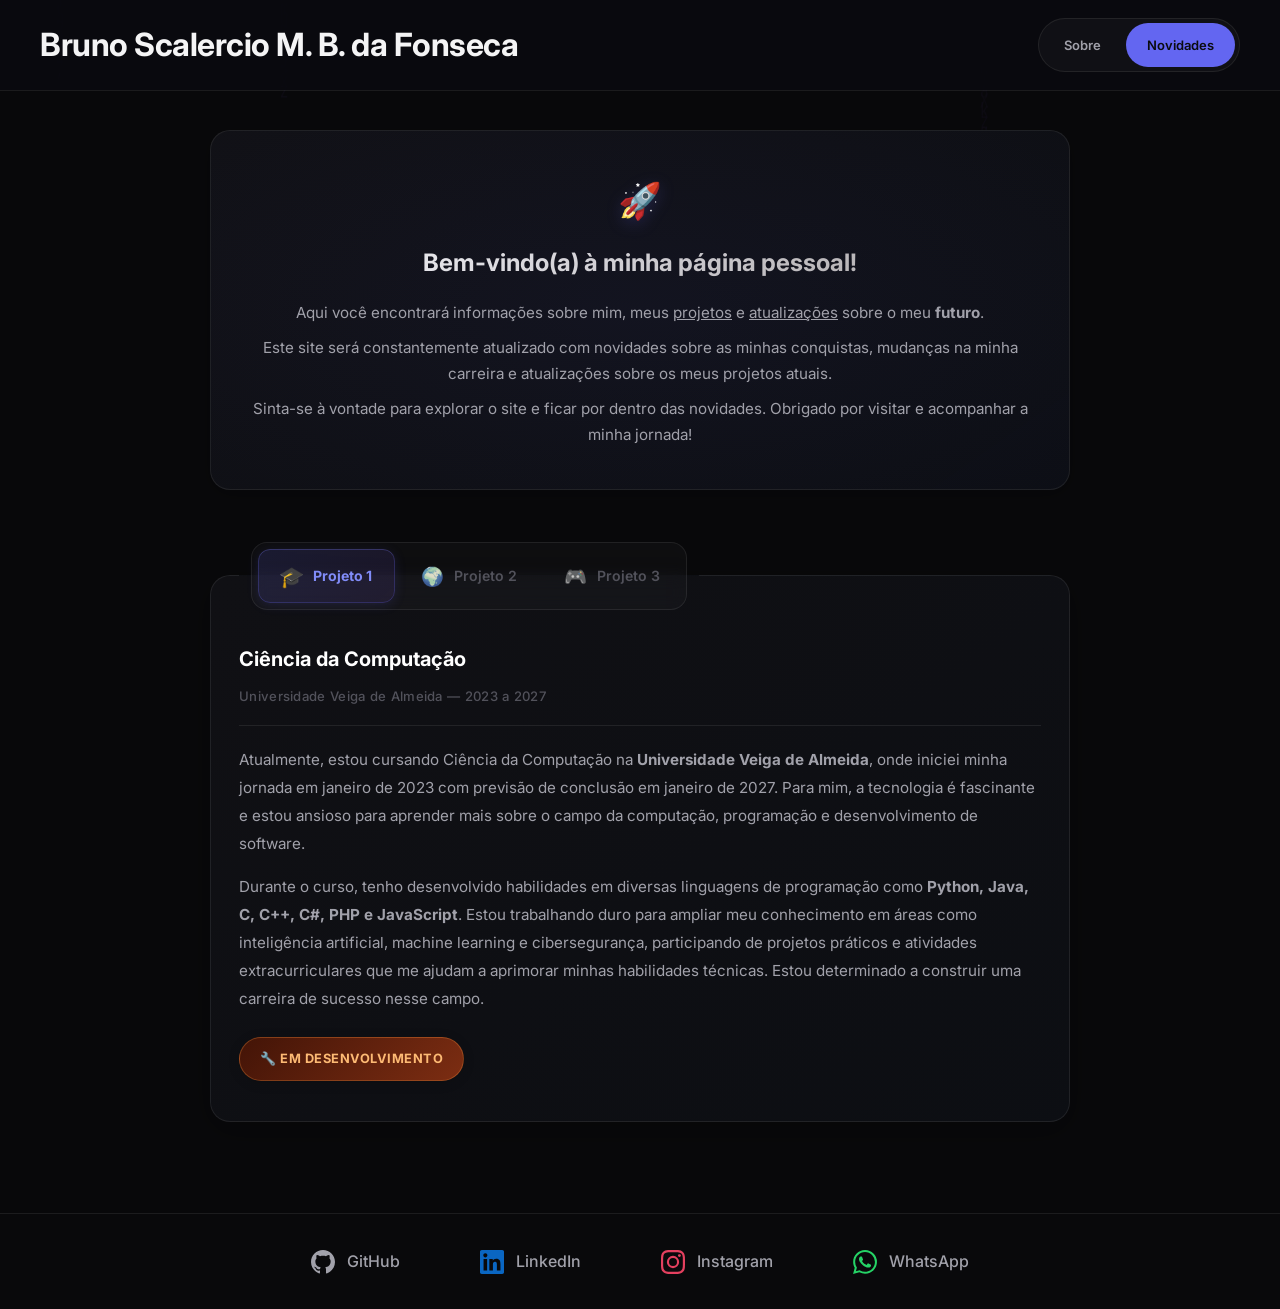
==== commit 891a323d: "Update 1.5.3" ====
--- a/index2.html
+++ b/index2.html
@@ -9,7 +9,7 @@
   <link rel="preconnect" href="https://fonts.googleapis.com">
   <link rel="preconnect" href="https://fonts.gstatic.com" crossorigin>
   <link href="https://fonts.googleapis.com/css2?family=Inter:wght@400;500;600;700;800&display=swap" rel="stylesheet">
-  <link rel="stylesheet" href="style.css?v=20260327">
+  <link rel="stylesheet" href="style.css?v=20260402">
   <link rel="shortcut icon" href="favicon-16x16.ico" type="image/x-icon">
  </head>
 
@@ -17,6 +17,12 @@
   <header>
     <div class="header-inner">
       <h1>Bruno Scalercio M. B. da Fonseca</h1>
+      <nav>
+        <ul id="primary-nav">
+          <li><a href="index.html">Sobre</a></li>
+          <li><a class="index2" href="index2.html">Novidades</a></li>
+        </ul>
+      </nav>
       <button class="nav-toggle" type="button" aria-controls="primary-nav" aria-expanded="false">
         <span class="nav-toggle-bar"></span>
         <span class="nav-toggle-bar"></span>
@@ -24,13 +30,6 @@
         <span class="sr-only">Abrir menu</span>
       </button>
     </div>
-    <nav>
-      <ul id="primary-nav">
-        <li><a href="index.html">Sobre</a></li>
-        <li><a class="index2" href="index2.html">Novidades</a></li>
-        <li><a href="index3.html">Contato</a></li>
-      </ul>
-    </nav>
   </header>
 
   <main class="layout novidades-layout">
@@ -110,15 +109,23 @@
     <div class="footer-content">
       <a target="_blank" href="https://github.com/Sccar-ps" class="social-link">
         <svg width="24" height="24" viewBox="0 0 24 24" fill="currentColor"><path d="M12 0c-6.626 0-12 5.373-12 12 0 5.302 3.438 9.8 8.207 11.387.599.111.793-.261.793-.577v-2.234c-3.338.726-4.033-1.416-4.033-1.416-.546-1.387-1.333-1.756-1.333-1.756-1.089-.745.083-.729.083-.729 1.205.084 1.839 1.237 1.839 1.237 1.07 1.834 2.807 1.304 3.492.997.107-.775.418-1.305.762-1.604-2.665-.305-5.467-1.334-5.467-5.931 0-1.311.469-2.381 1.236-3.221-.124-.303-.535-1.524.117-3.176 0 0 1.008-.322 3.301 1.23.957-.266 1.983-.399 3.003-.404 1.02.005 2.047.138 3.006.404 2.291-1.552 3.297-1.23 3.297-1.23.653 1.653.242 2.874.118 3.176.77.84 1.235 1.911 1.235 3.221 0 4.609-2.807 5.624-5.479 5.921.43.372.823 1.102.823 2.222v3.293c0 .319.192.694.801.576 4.765-1.589 8.199-6.086 8.199-11.386 0-6.627-5.373-12-12-12z"/></svg>
-        <span>Sccar-ps</span>
+        <span>GitHub</span>
       </a>
       <a target="_blank" href="https://www.linkedin.com/in/bruno-scalercio-30b161272/" class="social-link">
         <svg width="24" height="24" viewBox="0 0 24 24" fill="#0A66C2"><path d="M20.447 20.452h-3.554v-5.569c0-1.328-.027-3.037-1.852-3.037-1.853 0-2.136 1.445-2.136 2.939v5.667H9.351V9h3.414v1.561h.046c.477-.9 1.637-1.85 3.37-1.85 3.601 0 4.267 2.37 4.267 5.455v6.286zM5.337 7.433c-1.144 0-2.063-.926-2.063-2.065 0-1.138.92-2.063 2.063-2.063 1.14 0 2.064.925 2.064 2.063 0 1.139-.925 2.065-2.064 2.065zm1.782 13.019H3.555V9h3.564v11.452zM22.225 0H1.771C.792 0 0 .774 0 1.729v20.542C0 23.227.792 24 1.771 24h20.451C23.2 24 24 23.227 24 22.271V1.729C24 .774 23.2 0 22.222 0h.003z"/></svg>
-        <span>Bruno Scalercio</span>
+        <span>LinkedIn</span>
+      </a>
+      <a target="_blank" href="https://www.instagram.com/scar_rj/" class="social-link">
+        <svg width="24" height="24" viewBox="0 0 24 24" fill="#E4405F"><path d="M12 2.163c3.204 0 3.584.012 4.85.07 3.252.148 4.771 1.691 4.919 4.919.058 1.265.069 1.645.069 4.849 0 3.205-.012 3.584-.069 4.849-.149 3.225-1.664 4.771-4.919 4.919-1.266.058-1.644.07-4.85.07-3.204 0-3.584-.012-4.849-.07-3.26-.149-4.771-1.699-4.919-4.92-.058-1.265-.07-1.644-.07-4.849 0-3.204.013-3.583.07-4.849.149-3.227 1.664-4.771 4.919-4.919 1.266-.057 1.645-.069 4.849-.069zM12 0C8.741 0 8.333.014 7.053.072 2.695.272.273 2.69.073 7.052.014 8.333 0 8.741 0 12c0 3.259.014 3.668.072 4.948.2 4.358 2.618 6.78 6.98 6.98C8.333 23.986 8.741 24 12 24c3.259 0 3.668-.014 4.948-.072 4.354-.2 6.782-2.618 6.979-6.98.059-1.28.073-1.689.073-4.948 0-3.259-.014-3.667-.072-4.947-.196-4.354-2.617-6.78-6.979-6.98C15.668.014 15.259 0 12 0zm0 5.838a6.162 6.162 0 100 12.324 6.162 6.162 0 000-12.324zM12 16a4 4 0 110-8 4 4 0 010 8zm6.406-11.845a1.44 1.44 0 100 2.881 1.44 1.44 0 000-2.881z"/></svg>
+        <span>Instagram</span>
+      </a>
+      <a target="_blank" href="https://wa.me/5521991206399" class="social-link">
+        <svg width="24" height="24" viewBox="0 0 24 24" fill="#25D366"><path d="M17.472 14.382c-.297-.149-1.758-.867-2.03-.967-.273-.099-.471-.148-.67.15-.197.297-.767.966-.94 1.164-.173.199-.347.223-.644.075-.297-.15-1.255-.463-2.39-1.475-.883-.788-1.48-1.761-1.653-2.059-.173-.297-.018-.458.13-.606.134-.133.298-.347.446-.52.149-.174.198-.298.298-.497.099-.198.05-.371-.025-.52-.075-.149-.669-1.612-.916-2.207-.242-.579-.487-.5-.669-.51-.173-.008-.371-.01-.57-.01-.198 0-.52.074-.792.372-.272.297-1.04 1.016-1.04 2.479 0 1.462 1.065 2.875 1.213 3.074.149.198 2.096 3.2 5.077 4.487.709.306 1.262.489 1.694.625.712.227 1.36.195 1.871.118.571-.085 1.758-.719 2.006-1.413.248-.694.248-1.289.173-1.413-.074-.124-.272-.198-.57-.347m-5.421 7.403h-.004a9.87 9.87 0 01-5.031-1.378l-.361-.214-3.741.982.998-3.648-.235-.374a9.86 9.86 0 01-1.51-5.26c.001-5.45 4.436-9.884 9.888-9.884 2.64 0 5.122 1.03 6.988 2.898a9.825 9.825 0 012.893 6.994c-.003 5.45-4.437 9.884-9.885 9.884m8.413-18.297A11.815 11.815 0 0012.05 0C5.495 0 .16 5.335.157 11.892c0 2.096.547 4.142 1.588 5.945L.057 24l6.305-1.654a11.882 11.882 0 005.683 1.448h.005c6.554 0 11.89-5.335 11.893-11.893a11.821 11.821 0 00-3.48-8.413z"/></svg>
+        <span>WhatsApp</span>
       </a>
     </div>
   </footer>
-  <script src="script.js?v=20260327"></script>
+  <script src="script.js?v=20260402"></script>
 </body>
 <!-- BRUNO SCALERCIO MARQUES BORGES DA FONSECA - 1230112185-->
 </html>
--- a/style.css
+++ b/style.css
@@ -48,23 +48,23 @@
   position: relative;
   overflow-x: hidden;
   opacity: 0;
-  animation: pageEnter 0.6s ease-out 0.1s forwards;
+  animation: pageEnter 0.5s ease-out forwards;
 }
 
 /* Page entrance animation */
 @keyframes pageEnter {
-  from { opacity: 0; }
-  to { opacity: 1; }
+  from { opacity: 0; transform: translateY(6px); }
+  to { opacity: 1; transform: translateY(0); }
 }
 
 /* Page exit animation class */
 body.page-exit {
-  animation: pageExit 0.35s ease-in forwards;
+  animation: pageExit 0.3s ease-in forwards;
 }
 
 @keyframes pageExit {
-  from { opacity: 1; }
-  to { opacity: 0; }
+  from { opacity: 1; transform: translateY(0); }
+  to { opacity: 0; transform: translateY(-6px); }
 }
 
 /* Scroll progress indicator */
@@ -162,11 +162,19 @@
 .header-inner {
   display: flex;
   align-items: center;
-  justify-content: center;
+  justify-content: space-between;
   gap: 16px;
   position: relative;
   max-width: var(--max-width);
   margin: 0 auto;
+}
+
+.header-inner nav {
+  flex-shrink: 0;
+}
+
+.header-inner nav ul {
+  margin-top: 0;
 }
 
 .nav-toggle {
@@ -390,6 +398,8 @@
   width: 100vw;
   position: relative;
   left: 0;
+  user-select: none;
+  -webkit-user-select: none;
 }
 
 .hero-full::before {
@@ -440,7 +450,8 @@
   border: 1px solid rgba(255, 255, 255, 0.08);
   box-shadow: 0 20px 50px rgba(0, 0, 0, 0.4);
   transition: transform 0.6s cubic-bezier(0.4, 0, 0.2, 1), box-shadow 0.6s ease;
-  animation: heroImgFloat 6s ease-in-out infinite;
+  animation: heroImgFloat 6s ease-in-out 0.8s infinite;
+  will-change: transform;
 }
 
 .hero-right img:hover {
@@ -450,7 +461,7 @@
 
 @keyframes heroImgFloat {
   0%, 100% { transform: translateY(0); }
-  50% { transform: translateY(-12px); }
+  50% { transform: translateY(-10px); }
 }
 
 .hero-full .hero-eyebrow {
@@ -504,6 +515,28 @@
   font-weight: 400;
   max-width: 500px;
   line-height: 1.6;
+}
+
+/* Hero info row (age, degree, location) */
+.hero-info {
+  display: flex;
+  gap: 12px;
+  flex-wrap: wrap;
+  align-items: center;
+  margin-top: 8px;
+  color: var(--text-light);
+  font-size: clamp(14px, 1.3vw, 16px);
+}
+
+.hero-info-item {
+  display: inline-flex;
+  align-items: center;
+  gap: 4px;
+  white-space: nowrap;
+}
+
+.hero-info-sep {
+  opacity: 0.5;
 }
 
 .hero {
@@ -875,69 +908,10 @@
 }
 #contato {
   margin: 0;
-  text-align: center;
-  background: linear-gradient(145deg, var(--surface) 0%, rgba(13, 15, 20, 0.9) 100%);
-  padding: 40px;
-  border-radius: var(--radius-lg);
-  box-shadow: 0 4px 20px rgba(0, 0, 0, 0.2);
-  border: 1px solid var(--border);
 }
 
 #contato h2 {
   color: var(--text);
-  margin-bottom: 24px;
-}
-
-#contato p {
-  display: flex;
-  align-items: center;
-  justify-content: center;
-  gap: 12px;
-  margin: 16px 0;
-  font-size: 1.05rem;
-}
-
-#contato .contact-link {
-  display: inline-flex;
-  align-items: center;
-  gap: 12px;
-  padding: 12px 24px;
-  background: rgba(255, 255, 255, 0.03);
-  border-radius: var(--radius-pill);
-  border: 1px solid var(--border);
-  transition: all 0.35s cubic-bezier(0.4, 0, 0.2, 1);
-}
-
-#contato .contact-link:hover {
-  background: rgba(255, 255, 255, 0.06);
-  border-color: var(--border-hover);
-  transform: translateY(-3px);
-  box-shadow: 0 8px 24px rgba(0, 0, 0, 0.2);
-}
-
-#contato .contact-link:hover svg {
-  transform: scale(1.15);
-}
-
-#contato .contact-link svg {
-  transition: transform 0.35s ease;
-}
-
-#contato hr {
-  border: none;
-  height: 1px;
-  background: var(--border);
-  margin: 20px 0;
-}
-
-#contato img {
-  transition: all 0.2s ease;
-  width: 28px;
-  height: 28px;
-}
-
-#contato a:hover img {
-  transform: scale(1.1) rotate(5deg);
 }
 
 footer {
@@ -985,6 +959,106 @@
   transform: scale(1.15);
 }
 
+/* ── About/Skills grid layout ────────────────────────── */
+.about-skills-grid {
+  display: grid;
+  grid-template-columns: 1.2fr 0.8fr;
+  gap: 40px;
+  width: 100%;
+  max-width: 1400px;
+  margin: 0 auto;
+  padding: 40px 20px;
+  align-items: start;
+}
+
+.about-skills-grid .panel {
+  margin: 0;
+  height: 100%;
+  background: transparent;
+  box-shadow: none;
+  padding: 0;
+}
+
+.about-skills-grid #sobre,
+.about-skills-grid #habilidades {
+  background: var(--surface);
+  border: 1px solid var(--border);
+  border-radius: 24px;
+  padding: 40px;
+}
+
+.about-skills-grid #habilidades {
+  position: sticky;
+  top: 120px;
+  height: fit-content;
+}
+
+.skills-vertical {
+  display: flex;
+  flex-direction: column;
+  gap: 20px;
+}
+
+.skills-vertical .skill {
+  background: rgba(255, 255, 255, 0.02);
+  padding: 15px 20px;
+  border-radius: 12px;
+  border: 1px solid var(--border);
+  transition: all 0.3s ease;
+}
+
+.skills-vertical .skill:hover {
+  transform: translateX(5px);
+  border-color: var(--border-hover);
+  background: rgba(99, 102, 241, 0.04);
+}
+
+.skills-vertical .skill span {
+  display: block;
+  margin-bottom: 8px;
+  font-weight: 500;
+  color: #fff;
+}
+
+/* ═══════════════════════════════════════════════════════
+   RESPONSIVE — Organized by breakpoint (large → small)
+   ═══════════════════════════════════════════════════════ */
+
+/* ── Large screens (≥ 1200px) ────────────────────────── */
+@media (min-width: 1200px) {
+  :root {
+    --max-width: 1200px;
+  }
+
+  .hero-full {
+    padding: 0 120px 120px;
+  }
+
+  .hero-right img {
+    width: 360px;
+    height: 470px;
+  }
+
+  .about-skills-grid {
+    max-width: 1200px;
+    gap: 48px;
+  }
+
+  .about-skills-grid #sobre,
+  .about-skills-grid #habilidades {
+    padding: 48px;
+  }
+
+  .services-grid {
+    gap: 24px;
+  }
+
+  .contact-grid {
+    gap: 20px;
+  }
+}
+
+/* ── Tablet / small desktop (≤ 900px) ────────────────── */
 @media only screen and (max-width: 900px) {
   .layout {
     grid-template-columns: 1fr;
@@ -992,8 +1066,9 @@
 
   .hero-full {
     grid-template-columns: 1fr;
-    min-height: 100vh;
-    padding: 60px 24px 120px 24px;
+    min-height: 100svh;
+    min-height: 100vh; /* fallback */
+    padding: 60px 24px 120px;
     margin-left: calc(-50vw + 50%);
     margin-right: calc(-50vw + 50%);
     margin-top: -16px;
@@ -1003,18 +1078,20 @@
     background: radial-gradient(ellipse at 50% 30%, rgba(99, 102, 241, 0.06) 0%, transparent 50%), var(--bg);
   }
 
+  .hero-full::before {
+    width: 400px;
+    height: 400px;
+    filter: blur(60px);
+  }
+
   .hero-left {
     align-items: center;
     order: 2;
   }
 
-  .hero-left div[style] {
-    justify-content: center;
-  }
-
   .hero-right {
     order: 1;
-    margin-bottom: 32px;
+    margin-bottom: 24px;
   }
 
   .hero-right img {
@@ -1022,61 +1099,147 @@
     height: 290px;
   }
 
-  .about-content {
-    grid-template-columns: 1fr;
-    text-align: center;
-  }
-
-  .about-photo {
-    order: -1;
-  }
-
-  .about-photo img {
-    width: 180px;
-    height: 230px;
-  }
-
-  .hero {
-    grid-template-columns: 1fr;
-    text-align: center;
-    padding: 32px;
-    gap: 28px;
-  }
-
-  .hero-portrait {
-    order: -1;
-  }
-
-  .hero-portrait img {
-    width: 200px;
-    height: 250px;
-  }
-
   .profile {
     width: 140px;
     height: 140px;
   }
-  
+
   .barra {
     position: relative;
     top: 0;
   }
-}
-
+
+  .about-skills-grid {
+    display: flex;
+    flex-direction: column;
+    gap: 20px;
+    max-width: 100%;
+    padding: 20px 12px;
+  }
+
+  .about-skills-grid .panel {
+    width: 100%;
+    padding: 0;
+    margin: 0;
+  }
+
+  .about-skills-grid #sobre {
+    order: 1;
+  }
+
+  .about-skills-grid #habilidades {
+    position: relative;
+    top: 0;
+    height: auto;
+    order: 2;
+  }
+
+  .about-skills-grid #sobre,
+  .about-skills-grid #habilidades {
+    width: 100%;
+    padding: 22px 16px;
+    border-radius: 16px;
+  }
+
+  .hero-full .hero-subtitle {
+    max-width: 100%;
+  }
+
+  .hero-info {
+    justify-content: center;
+  }
+
+  .panel {
+    width: 100%;
+    box-sizing: border-box;
+  }
+
+  .services-grid {
+    justify-items: center;
+  }
+
+  .service-card {
+    width: 100%;
+    text-align: center;
+  }
+
+  #contato .contact-grid {
+    grid-template-columns: 1fr;
+    justify-items: center;
+  }
+
+  #contato {
+    width: 100%;
+    max-width: 760px;
+    margin: 0 auto;
+    box-sizing: border-box;
+  }
+
+  #contato .contact-card {
+    width: 100%;
+    justify-content: flex-start;
+    box-sizing: border-box;
+  }
+
+  #contato .contact-card-value {
+    overflow-wrap: anywhere;
+    word-break: break-word;
+  }
+
+  .tech-grid {
+    justify-items: center;
+  }
+
+  .footer-content {
+    gap: 20px;
+    flex-wrap: wrap;
+    justify-content: center;
+  }
+
+  .hero-full .scroll-hint {
+    bottom: 10px;
+    gap: 0;
+    z-index: 20;
+  }
+
+  .hero-full .scroll-hint span {
+    display: none;
+  }
+
+  .hero-full .scroll-hint-arrow {
+    width: 20px;
+    height: 20px;
+  }
+}
+
+/* ── Mobile (≤ 768px) ────────────────────────────────── */
 @media only screen and (max-width: 768px) {
   :root {
     --space: 16px;
   }
-  
+
   header {
     padding: 12px 10px;
   }
-  
+
   header h1 {
-    font-size: 16px;
+    font-size: clamp(16px, 4vw, 20px);
     letter-spacing: -0.3px;
-  }
-  
+    white-space: nowrap;
+    overflow: hidden;
+    text-overflow: ellipsis;
+    max-width: 60vw;
+  }
+
+  .header-inner {
+    flex-wrap: wrap;
+  }
+
+  .header-inner nav {
+    width: 100%;
+    order: 3;
+  }
+
   nav ul {
     gap: 4px;
     padding: 4px;
@@ -1102,31 +1265,77 @@
   nav a {
     display: block;
     text-align: center;
+    font-size: 13px;
+    padding: 10px 16px;
+    min-height: 44px;
+    line-height: 24px;
   }
 
   .nav-toggle {
     display: inline-flex;
   }
-  
-  nav a {
-    font-size: 11px;
-    padding: 7px 12px;
-  }
-  
+
   .index2 {
-    padding: 7px 12px;
-  }
-  
+    padding: 10px 16px;
+  }
+
   .layout {
-    padding: 0 12px;
+    padding: 0 16px;
     margin: 16px auto 80px;
     gap: 16px;
   }
 
   .page {
-    padding: 0 12px;
+    padding: 0 16px;
     margin: 16px auto 80px;
     gap: 20px;
+    align-items: center;
+  }
+
+  .page > .panel,
+  .page > .about-skills-grid {
+    width: 100%;
+  }
+
+  /* Hero mobile */
+  .hero-full {
+    min-height: auto;
+    padding: 48px 20px 120px;
+  }
+
+  .hero-full::after {
+    height: 80px;
+  }
+
+  .hero-right img {
+    width: 180px;
+    height: 240px;
+    border-radius: 16px;
+  }
+
+  .hero-right {
+    margin-bottom: 20px;
+  }
+
+  .hero-full .hero-title {
+    font-size: clamp(36px, 10vw, 52px);
+    letter-spacing: -1px;
+  }
+
+  .hero-full .hero-eyebrow {
+    font-size: 0.75rem;
+    letter-spacing: 3px;
+  }
+
+  /* Hero info row — stack vertically on mobile */
+  .hero-info {
+    flex-direction: column;
+    gap: 6px;
+    font-size: 0.85rem;
+  }
+
+  .hero-info-sep {
+    display: none;
   }
 
   .hero {
@@ -1135,76 +1344,129 @@
 
   .services-grid {
     grid-template-columns: 1fr;
+    gap: 12px;
+    justify-items: center;
+  }
+
+  .service-card {
+    padding: 18px 16px;
+    gap: 12px;
+    width: 100%;
+    justify-items: center;
+  }
+
+  .service-icon {
+    width: 44px;
+    height: 44px;
+    font-size: 1.2rem;
+    border-radius: 12px;
+  }
+
+  .service-card h3 {
+    font-size: 0.95rem;
+  }
+
+  .service-card p {
+    font-size: 0.85rem;
   }
 
   .skills {
     grid-template-columns: 1fr;
     gap: 16px;
   }
-  
+
   fieldset {
     padding: 20px 16px;
   }
-  
+
   legend {
     font-size: 16px;
   }
-  
+
   .barra {
     padding: 20px 16px;
   }
-  
+
   .barra h2 {
     font-size: 1.1rem;
   }
-  
+
   .barra p {
     font-size: 0.9rem;
   }
-  
+
   .profile {
     width: 120px;
     height: 120px;
   }
-  
+
   .intro-card {
-    padding: 16px;
-  }
-  
+    padding: 20px 16px;
+  }
+
   .intro-title {
-    font-size: 1rem;
-  }
-  
+    font-size: 1.1rem;
+  }
+
   .intro-text {
     font-size: 0.9rem;
   }
-  
+
   section p {
     font-size: 0.9rem;
   }
-  
+
+  .panel {
+    padding: 24px 18px;
+    border-radius: 16px;
+  }
+
+  .panel-header {
+    margin-bottom: 20px;
+  }
+
+  .panel-header h2 {
+    font-size: clamp(20px, 5.5vw, 26px);
+    background: none;
+    -webkit-background-clip: unset;
+    background-clip: unset;
+    -webkit-text-fill-color: var(--text);
+    color: var(--text);
+  }
+
+  .about-skills-grid #sobre,
+  .about-skills-grid #habilidades {
+    padding: 24px 18px;
+    border-radius: 18px;
+  }
+
+  .about-text-only p {
+    text-indent: 1.5em;
+  }
+
   /* Tabs mobile */
   .ficha {
     flex-direction: column;
     gap: 4px;
     padding: 4px;
   }
-  
+
   .aba a {
-    padding: 8px 12px;
+    padding: 10px 14px;
     min-width: auto;
-    font-size: 12px;
-  }
-  
+    font-size: 13px;
+    min-height: 44px;
+  }
+
   .tab-content {
     height: auto;
     min-height: 300px;
   }
-  
+
   .tab-content p {
     padding-bottom: 60px;
   }
-  
+
   /* Badge mobile */
   .badge {
     position: relative;
@@ -1213,56 +1475,90 @@
     margin-top: 16px;
     display: block;
     width: fit-content;
-  }
-  
+    margin-left: auto;
+    margin-right: auto;
+  }
+
   /* Cursos mobile */
   .curso-card {
     padding: 16px;
     flex-direction: column;
     text-align: center;
-  }
-  
+    align-items: center;
+  }
+
   .curso-link {
     flex-direction: column;
     text-align: center;
-  }
-  
+    align-items: center;
+  }
+
   .curso-icon {
     width: 48px;
     height: 48px;
     font-size: 1.5rem;
   }
-  
+
   .curso-info h3 {
     font-size: 0.95rem;
   }
-  
+
   .curso-badge {
     margin-top: 8px;
   }
-  
+
   /* Contato mobile */
   #contato {
-    padding: 20px 16px;
-  }
-  
-  #contato .contact-link {
-    padding: 10px 16px;
-    font-size: 0.9rem;
-  }
-  
+    padding: 24px 16px;
+    width: 100%;
+    max-width: 760px;
+    margin: 0 auto;
+    box-sizing: border-box;
+  }
+
+  #contato .contact-grid {
+    grid-template-columns: 1fr;
+    gap: 12px;
+    justify-items: center;
+    width: 100%;
+    max-width: 620px;
+    margin: 0 auto;
+  }
+
+  #contato .contact-card {
+    padding: 16px;
+    width: 100%;
+    max-width: 100%;
+    justify-content: flex-start;
+    box-sizing: border-box;
+  }
+
+  #contato .contact-card-value {
+    overflow-wrap: anywhere;
+    word-break: break-word;
+  }
+
+  .contact-card-icon {
+    width: 44px;
+    height: 44px;
+    border-radius: 12px;
+  }
+
   /* Footer mobile */
   footer {
     padding: 16px 12px;
     flex-direction: column;
     gap: 8px;
   }
-  
+
   footer a {
-    padding: 6px 12px;
+    padding: 8px 14px;
     font-size: 13px;
-  }
-  
+    min-height: 44px;
+    display: inline-flex;
+    align-items: center;
+  }
+
   /* Theme toggle mobile */
   .theme-toggle {
     width: 44px;
@@ -1270,71 +1566,499 @@
     bottom: 16px;
     right: 16px;
   }
-  
+
   .theme-toggle svg {
     width: 20px;
     height: 20px;
   }
-}
-
+
+  /* Novidades page mobile */
+  .novidades-layout {
+    padding: 0 16px;
+    gap: 24px;
+    margin-top: 20px;
+  }
+
+  .novidades-intro {
+    padding: 28px 20px;
+  }
+
+  .novidades-intro .intro-title {
+    font-size: 1.25rem;
+  }
+
+  .novidades-layout fieldset {
+    padding: 24px 16px 20px;
+  }
+
+  .novidades-layout .ficha {
+    flex-direction: column;
+    gap: 4px;
+  }
+
+  .novidades-layout .aba a {
+    padding: 10px 16px;
+    font-size: 0.85rem;
+    justify-content: flex-start;
+    min-height: 44px;
+  }
+
+  .tab-header h3 {
+    font-size: 1.1rem;
+  }
+
+  .novidades-layout .badge {
+    font-size: 0.75rem;
+    padding: 8px 16px;
+  }
+
+  /* Hero social buttons → icon-only circles */
+  .hero-socials {
+    justify-content: center;
+    gap: 12px;
+    margin-top: 20px;
+  }
+
+  .hero-social-btn {
+    padding: 12px;
+    border-radius: 50%;
+    min-width: 44px;
+    min-height: 44px;
+    display: inline-flex;
+    align-items: center;
+    justify-content: center;
+  }
+
+  .hero-social-btn span {
+    display: none;
+  }
+
+  /* Social footer stacking */
+  .footer-content {
+    flex-direction: column;
+    gap: 12px;
+    align-items: center;
+  }
+
+  .social-link {
+    padding: 10px 18px;
+    font-size: 0.9rem;
+    min-height: 44px;
+  }
+
+  /* Tech grid for mobile */
+  .tech-grid {
+    grid-template-columns: repeat(3, 1fr);
+    gap: 10px;
+    justify-items: center;
+  }
+
+  .tech-item {
+    padding: 14px 10px;
+    min-height: 90px;
+    font-size: 0.85rem;
+    width: 100%;
+  }
+
+  .tech-icon {
+    width: 28px;
+    height: 28px;
+  }
+
+  /* Scroll elements */
+  .scroll-top {
+    bottom: 24px;
+    right: 24px;
+  }
+
+  /* Matrix rain lighter on mobile */
+  #matrix-canvas {
+    opacity: 0.04;
+  }
+}
+
+/* ── Small mobile (≤ 600px) ──────────────────────────── */
+@media only screen and (max-width: 600px) {
+  .hero-full {
+    padding: 40px 16px 110px;
+  }
+
+  .hero-right img {
+    width: 160px;
+    height: 210px;
+    border-radius: 14px;
+  }
+
+  .hero-right {
+    margin-bottom: 16px;
+  }
+
+  .hero-full .hero-title {
+    font-size: clamp(32px, 9vw, 42px);
+  }
+
+  .tech-grid {
+    grid-template-columns: repeat(2, 1fr);
+    gap: 10px;
+  }
+
+  .tech-item {
+    padding: 14px 10px;
+    min-height: 80px;
+  }
+
+  .tech-icon {
+    width: 26px;
+    height: 26px;
+  }
+
+  .about-photo img {
+    width: 140px;
+    height: 180px;
+  }
+
+  .about-skills-grid #sobre,
+  .about-skills-grid #habilidades {
+    padding: 22px 16px;
+    border-radius: 14px;
+  }
+
+  .about-skills-grid {
+    gap: 16px;
+    padding: 16px 12px;
+  }
+
+  .panel {
+    padding: 22px 16px;
+    border-radius: 14px;
+  }
+
+  .panel-header h2 {
+    font-size: clamp(18px, 5vw, 24px);
+  }
+
+  .service-card {
+    grid-template-columns: 1fr;
+    text-align: center;
+    gap: 10px;
+    padding: 16px 14px;
+    justify-items: center;
+  }
+
+  .service-card div {
+    display: flex;
+    flex-direction: column;
+    align-items: center;
+  }
+
+  .service-icon {
+    margin: 0 auto;
+  }
+
+  .service-tag {
+    font-size: 0.7rem;
+  }
+}
+
+/* ── Extra-small mobile (≤ 480px) ────────────────────── */
 @media only screen and (max-width: 480px) {
   header {
     padding: 10px 8px;
   }
-  
+
   header h1 {
-    font-size: 14px;
+    font-size: 15px;
     letter-spacing: -0.2px;
-  }
-  
+    max-width: 55vw;
+  }
+
   nav ul {
     gap: 3px;
     padding: 3px;
     margin-top: 8px;
   }
-  
+
   nav a {
-    font-size: 10px;
-    padding: 6px 10px;
-  }
-  
+    font-size: 12px;
+    padding: 8px 12px;
+  }
+
   .index2 {
-    padding: 6px 10px;
+    padding: 8px 12px;
   }
 
   .nav-toggle {
     width: 40px;
     height: 40px;
   }
-  
+
   .layout {
     padding: 0 10px;
   }
-  
+
   fieldset {
     padding: 16px 12px;
   }
-  
+
   .profile {
     width: 100px;
     height: 100px;
   }
-  
+
   .barra h2 {
     font-size: 1rem;
   }
-  
+
   .tab-content p {
     font-size: 0.85rem;
     line-height: 1.7;
   }
-  
+
   .curso-info h3 {
     font-size: 0.9rem;
   }
-  
+
   .curso-instituicao, .curso-data {
     font-size: 0.8rem;
+  }
+
+  .hero-full {
+    padding: 32px 14px 90px;
+  }
+
+  .hero-right img {
+    width: 140px;
+    height: 185px;
+    border-radius: 12px;
+  }
+
+  .hero-full .hero-title {
+    font-size: clamp(28px, 8vw, 38px);
+    letter-spacing: -0.5px;
+  }
+
+  .hero-full .hero-eyebrow {
+    font-size: 0.7rem;
+    letter-spacing: 2px;
+  }
+
+  .hero-info {
+    font-size: 0.8rem;
+  }
+
+  .hero-full .scroll-hint {
+    bottom: 23px;
+  }
+
+  .contact-card {
+    padding: 14px 14px;
+  }
+
+  .contact-card-icon {
+    width: 40px;
+    height: 40px;
+    border-radius: 10px;
+  }
+
+  .contact-card-icon svg {
+    width: 22px;
+    height: 22px;
+  }
+
+  .contact-card-value {
+    font-size: 0.9rem;
+  }
+}
+
+/* ── Tiny mobile (≤ 360px) ───────────────────────────── */
+@media only screen and (max-width: 360px) {
+  header {
+    padding: 8px 6px;
+  }
+
+  header h1 {
+    font-size: 14px;
+    max-width: 50vw;
+  }
+
+  .hero-full {
+    padding: 24px 10px 76px;
+  }
+
+  .hero-right img {
+    width: 120px;
+    height: 160px;
+  }
+
+  .hero-full .hero-title {
+    font-size: clamp(24px, 7.5vw, 32px);
+  }
+
+  .hero-social-btn {
+    padding: 10px;
+    min-width: 40px;
+    min-height: 40px;
+  }
+
+  .hero-social-btn svg {
+    width: 16px;
+    height: 16px;
+  }
+
+  .panel, fieldset {
+    padding: 16px 12px;
+    border-radius: 12px;
+  }
+
+  .about-skills-grid #sobre,
+  .about-skills-grid #habilidades {
+    padding: 16px 12px;
+  }
+
+  .panel-header h2 {
+    font-size: clamp(16px, 5vw, 20px);
+  }
+
+  .tech-grid {
+    gap: 8px;
+  }
+
+  .tech-item {
+    padding: 10px 6px;
+    min-height: 70px;
+    font-size: 0.78rem;
+  }
+
+  .tech-icon {
+    width: 22px;
+    height: 22px;
+  }
+
+  .service-card {
+    padding: 14px 12px;
+  }
+
+  .service-icon {
+    width: 38px;
+    height: 38px;
+    font-size: 1rem;
+  }
+
+  .hero-full .scroll-hint {
+    bottom: 13px;
+    font-size: 0.65rem;
+  }
+
+  .scroll-top {
+    bottom: 16px;
+    right: 16px;
+    width: 38px;
+    height: 38px;
+  }
+
+  footer {
+    padding: 12px 8px;
+  }
+
+  footer a {
+    padding: 6px 10px;
+    font-size: 12px;
+  }
+
+  .contact-card {
+    padding: 12px;
+  }
+
+  .contact-card-icon {
+    width: 36px;
+    height: 36px;
+  }
+
+  .contact-card-icon svg {
+    width: 18px;
+    height: 18px;
+  }
+
+  .contact-card-value {
+    font-size: 0.85rem;
+  }
+
+  .contact-card-label {
+    font-size: 0.65rem;
+  }
+
+  .about-skills-grid {
+    padding: 14px 10px;
+  }
+
+  .about-skills-grid #sobre,
+  .about-skills-grid #habilidades {
+    padding: 18px 14px;
+  }
+
+  #contato {
+    padding: 20px 12px;
+  }
+
+  #contato .contact-card {
+    max-width: 100%;
+    gap: 12px;
+    padding: 14px;
+  }
+
+  #contato .contact-card-icon {
+    width: 42px;
+    height: 42px;
+  }
+}
+
+/* ── Landscape phone ─────────────────────────────────── */
+@media (max-height: 500px) and (orientation: landscape) {
+  .hero-full {
+    min-height: auto;
+    grid-template-columns: 1fr 1fr;
+    padding: 24px 32px 60px;
+    text-align: left;
+  }
+
+  .hero-left {
+    align-items: flex-start;
+    order: 1;
+  }
+
+  .hero-right {
+    order: 2;
+    margin-bottom: 0;
+  }
+
+  .hero-right img {
+    width: 140px;
+    height: 185px;
+  }
+
+  .hero-full .hero-title {
+    font-size: clamp(24px, 6vh, 36px);
+  }
+
+  .hero-full::after {
+    height: 40px;
+  }
+
+  .hero-socials {
+    justify-content: flex-start;
+  }
+
+  .hero-info {
+    flex-direction: row;
+    font-size: 0.8rem;
+  }
+
+  .hero-info-sep {
+    display: inline;
+  }
+
+  .hero-full .scroll-hint {
+    display: none;
   }
 }
 
@@ -1535,27 +2259,78 @@
 
 
 /* Scripts Classes */
-.fade-up-hidden { opacity: 0; transform: translateY(30px); transition: opacity 0.7s cubic-bezier(0.4, 0, 0.2, 1), transform 0.7s cubic-bezier(0.4, 0, 0.2, 1); }
-.visible { opacity: 1; transform: translateY(0); }
+.fade-up-hidden {
+  opacity: 0;
+  transform: translateY(24px);
+  transition: opacity 0.6s cubic-bezier(0.22, 1, 0.36, 1), transform 0.6s cubic-bezier(0.22, 1, 0.36, 1);
+}
+.fade-up-hidden.visible {
+  opacity: 1;
+  transform: translateY(0);
+}
 
 /* Staggered entrance delays for child elements */
-.stagger-1 { transition-delay: 0.1s; }
-.stagger-2 { transition-delay: 0.2s; }
-.stagger-3 { transition-delay: 0.3s; }
-.stagger-4 { transition-delay: 0.4s; }
-.stagger-5 { transition-delay: 0.5s; }
-.stagger-6 { transition-delay: 0.6s; }
-.stagger-7 { transition-delay: 0.7s; }
-.stagger-8 { transition-delay: 0.8s; }
+.stagger-1 { transition-delay: 0.05s; }
+.stagger-2 { transition-delay: 0.1s; }
+.stagger-3 { transition-delay: 0.15s; }
+.stagger-4 { transition-delay: 0.2s; }
+.stagger-5 { transition-delay: 0.25s; }
+.stagger-6 { transition-delay: 0.3s; }
+.stagger-7 { transition-delay: 0.35s; }
+.stagger-8 { transition-delay: 0.4s; }
 
 /* Slide-in animations */
-.slide-in-left { opacity: 0; transform: translateX(-40px); transition: opacity 0.7s cubic-bezier(0.4, 0, 0.2, 1), transform 0.7s cubic-bezier(0.4, 0, 0.2, 1); }
-.slide-in-right { opacity: 0; transform: translateX(40px); transition: opacity 0.7s cubic-bezier(0.4, 0, 0.2, 1), transform 0.7s cubic-bezier(0.4, 0, 0.2, 1); }
-.slide-in-left.visible, .slide-in-right.visible { opacity: 1; transform: translateX(0); }
+.slide-in-left {
+  opacity: 0;
+  transform: translateX(-30px);
+  transition: opacity 0.7s cubic-bezier(0.22, 1, 0.36, 1), transform 0.7s cubic-bezier(0.22, 1, 0.36, 1);
+}
+.slide-in-right {
+  opacity: 0;
+  transform: translateX(30px);
+  transition: opacity 0.7s cubic-bezier(0.22, 1, 0.36, 1), transform 0.7s cubic-bezier(0.22, 1, 0.36, 1);
+}
+.slide-in-left.visible, .slide-in-right.visible {
+  opacity: 1;
+  transform: translateX(0);
+}
 
 /* Scale-in animation */
-.scale-in { opacity: 0; transform: scale(0.9); transition: opacity 0.5s ease, transform 0.5s cubic-bezier(0.4, 0, 0.2, 1); }
-.scale-in.visible { opacity: 1; transform: scale(1); }
+.scale-in {
+  opacity: 0;
+  transform: scale(0.92);
+  transition: opacity 0.5s cubic-bezier(0.22, 1, 0.36, 1), transform 0.5s cubic-bezier(0.22, 1, 0.36, 1);
+}
+.scale-in.visible {
+  opacity: 1;
+  transform: scale(1);
+}
+
+/* Hero child staggered entrance */
+.hero-left .hero-eyebrow,
+.hero-left .hero-title,
+.hero-left .hero-subtitle,
+.hero-left .hero-info,
+.hero-left .hero-socials {
+  opacity: 0;
+  transform: translateY(16px);
+  transition: opacity 0.5s cubic-bezier(0.22, 1, 0.36, 1), transform 0.5s cubic-bezier(0.22, 1, 0.36, 1);
+}
+.hero-left.visible .hero-eyebrow {
+  opacity: 1; transform: translateY(0); transition-delay: 0.1s;
+}
+.hero-left.visible .hero-title {
+  opacity: 1; transform: translateY(0); transition-delay: 0.2s;
+}
+.hero-left.visible .hero-subtitle {
+  opacity: 1; transform: translateY(0); transition-delay: 0.35s;
+}
+.hero-left.visible .hero-info {
+  opacity: 1; transform: translateY(0); transition-delay: 0.42s;
+}
+.hero-left.visible .hero-socials {
+  opacity: 1; transform: translateY(0); transition-delay: 0.5s;
+}
 
 /* Glow pulse for active/important elements */
 @keyframes glowPulse {
@@ -1834,122 +2609,6 @@
   background: linear-gradient(135deg, #4c1d95, #5b21b6);
   color: #c4b5fd;
   border: 1px solid rgba(167, 139, 250, 0.3);
-}
-
-/* Responsive for novidades */
-@media (max-width: 768px) {
-  .novidades-layout {
-    padding: 0 16px;
-    gap: 24px;
-    margin-top: 20px;
-  }
-
-  .novidades-intro {
-    padding: 28px 20px;
-  }
-
-  .novidades-intro .intro-title {
-    font-size: 1.25rem;
-  }
-
-  .novidades-layout fieldset {
-    padding: 24px 16px 20px;
-  }
-
-  .novidades-layout .ficha {
-    flex-direction: column;
-    gap: 4px;
-  }
-
-  .novidades-layout .aba a {
-    padding: 10px 16px;
-    font-size: 0.82rem;
-    justify-content: flex-start;
-  }
-
-  .tab-header h3 {
-    font-size: 1.1rem;
-  }
-
-  .novidades-layout .badge {
-    font-size: 0.75rem;
-    padding: 8px 16px;
-  }
-}
-
-/* Layout Grid for About and Skills */
-.about-skills-grid {
-  display: grid;
-  grid-template-columns: 1.2fr 0.8fr; /* Gives more space to text */
-  gap: 40px;
-  width: 100%;
-  max-width: 1400px;
-  margin: 0 auto;
-  padding: 40px 20px;
-  align-items: start;
-}
-
-.about-skills-grid .panel {
-  margin: 0;
-  height: 100%;
-  background: transparent;
-  box-shadow: none;
-  padding: 0;
-}
-
-/* Specific styling for the inner components to look like distinct cards if needed, 
-   but user asked to separate them naturally. Let's give them a subtle background 
-   only if they are separate cards, or keep them clean. 
-   Given 'premium dark mode', glassmorphism or subtle borders are nice. */    
-
-.about-skills-grid #sobre, 
-.about-skills-grid #habilidades {
-  background: var(--surface);
-  border: 1px solid var(--border);
-  border-radius: 24px;
-  padding: 40px;
-}
-
-.skills-vertical {
-  display: flex;
-  flex-direction: column;
-  gap: 20px;
-}
-
-.skills-vertical .skill {
-  background: rgba(255, 255, 255, 0.02);
-  padding: 15px 20px;
-  border-radius: 12px;
-  border: 1px solid var(--border);
-  transition: all 0.3s ease;
-}
-
-.skills-vertical .skill:hover {
-  transform: translateX(5px);
-  border-color: var(--border-hover);
-  background: rgba(99, 102, 241, 0.04);
-}
-
-.skills-vertical .skill span {
-  display: block;
-  margin-bottom: 8px;
-  font-weight: 500;
-  color: #fff;
-}
-
-@media (max-width: 900px) {
-  .about-skills-grid {
-    grid-template-columns: 1fr;
-    gap: 30px;
-  }
-}
-
-
-/* Make the Skills section sticky like a sidebar */
-.about-skills-grid #habilidades {
-  position: sticky;
-  top: 120px; /* Adjust based on header height */
-  height: fit-content;
 }
 
 /* Custom Scrollbar */
@@ -2179,19 +2838,108 @@
 .tech-item[data-brand="javascript"]:hover::after { background: #F7DF1E; }
 .tech-item[data-brand="javascript"]:hover::before { background: linear-gradient(135deg, rgba(247, 223, 30, 0.1), transparent); }
 
-@media (max-width: 600px) {
-  .tech-grid {
-    grid-template-columns: repeat(2, 1fr);
-    gap: 12px;
-  }
-  .tech-item {
-    padding: 16px 12px;
-    min-height: 85px;
-  }
-  .tech-icon {
-    width: 30px;
-    height: 30px;
-  }
+/* Hero Social Buttons */
+.hero-socials {
+  display: flex;
+  gap: 10px;
+  flex-wrap: wrap;
+  margin-top: 28px;
+}
+
+.hero-social-btn {
+  display: inline-flex;
+  align-items: center;
+  gap: 8px;
+  padding: 10px 20px;
+  border-radius: 999px;
+  border: 1px solid var(--border);
+  background: rgba(255, 255, 255, 0.04);
+  color: var(--text-light);
+  font-weight: 600;
+  font-size: 0.85rem;
+  text-decoration: none;
+  transition: all 0.35s cubic-bezier(0.4, 0, 0.2, 1);
+  backdrop-filter: blur(8px);
+}
+
+.hero-social-btn:hover {
+  background: rgba(255, 255, 255, 0.08);
+  border-color: var(--border-hover);
+  color: var(--text);
+  transform: translateY(-3px);
+  box-shadow: 0 8px 24px rgba(0, 0, 0, 0.25);
+}
+
+.hero-social-btn svg {
+  transition: transform 0.3s ease;
+}
+
+.hero-social-btn:hover svg {
+  transform: scale(1.15);
+}
+
+/* Contact Grid on Main Page */
+.contact-grid {
+  display: grid;
+  grid-template-columns: repeat(2, 1fr);
+  gap: 16px;
+}
+
+.contact-card {
+  display: flex;
+  align-items: center;
+  gap: 16px;
+  padding: 20px 24px;
+  background: linear-gradient(145deg, var(--surface-muted) 0%, rgba(13, 15, 20, 0.8) 100%);
+  border: 1px solid var(--border);
+  border-radius: 16px;
+  text-decoration: none;
+  color: var(--text);
+  transition: all 0.35s cubic-bezier(0.4, 0, 0.2, 1);
+}
+
+.contact-card:hover {
+  transform: translateY(-4px);
+  border-color: var(--border-hover);
+  box-shadow: 0 12px 30px rgba(0, 0, 0, 0.25);
+  background: rgba(99, 102, 241, 0.04);
+}
+
+.contact-card-icon {
+  width: 52px;
+  height: 52px;
+  border-radius: 14px;
+  display: flex;
+  align-items: center;
+  justify-content: center;
+  background: linear-gradient(135deg, rgba(99, 102, 241, 0.12) 0%, rgba(99, 102, 241, 0.02) 100%);
+  border: 1px solid rgba(99, 102, 241, 0.15);
+  flex-shrink: 0;
+  transition: transform 0.35s cubic-bezier(0.4, 0, 0.2, 1);
+}
+
+.contact-card:hover .contact-card-icon {
+  transform: scale(1.1) rotate(5deg);
+}
+
+.contact-card-info {
+  display: flex;
+  flex-direction: column;
+  gap: 2px;
+}
+
+.contact-card-label {
+  font-size: 0.75rem;
+  text-transform: uppercase;
+  letter-spacing: 0.5px;
+  color: var(--muted);
+  font-weight: 600;
+}
+
+.contact-card-value {
+  font-size: 1rem;
+  font-weight: 600;
+  color: var(--text);
 }
 
 /* Scroll-to-top button */
@@ -2257,20 +3005,20 @@
 /* Hero scroll hint */
 .scroll-hint {
   position: absolute;
-  bottom: 40px;
+  bottom: 120px;
   left: 50%;
   transform: translateX(-50%);
-  z-index: 2;
+  z-index: 20;
   display: flex;
   flex-direction: column;
   align-items: center;
   gap: 8px;
   animation: scrollHintBounce 2s ease-in-out infinite;
-  color: var(--muted);
+  color: var(--text-light);
   font-size: 0.75rem;
   letter-spacing: 2px;
   text-transform: uppercase;
-  opacity: 0.7;
+  opacity: 0.8;
   transition: opacity 0.5s ease;
 }
 
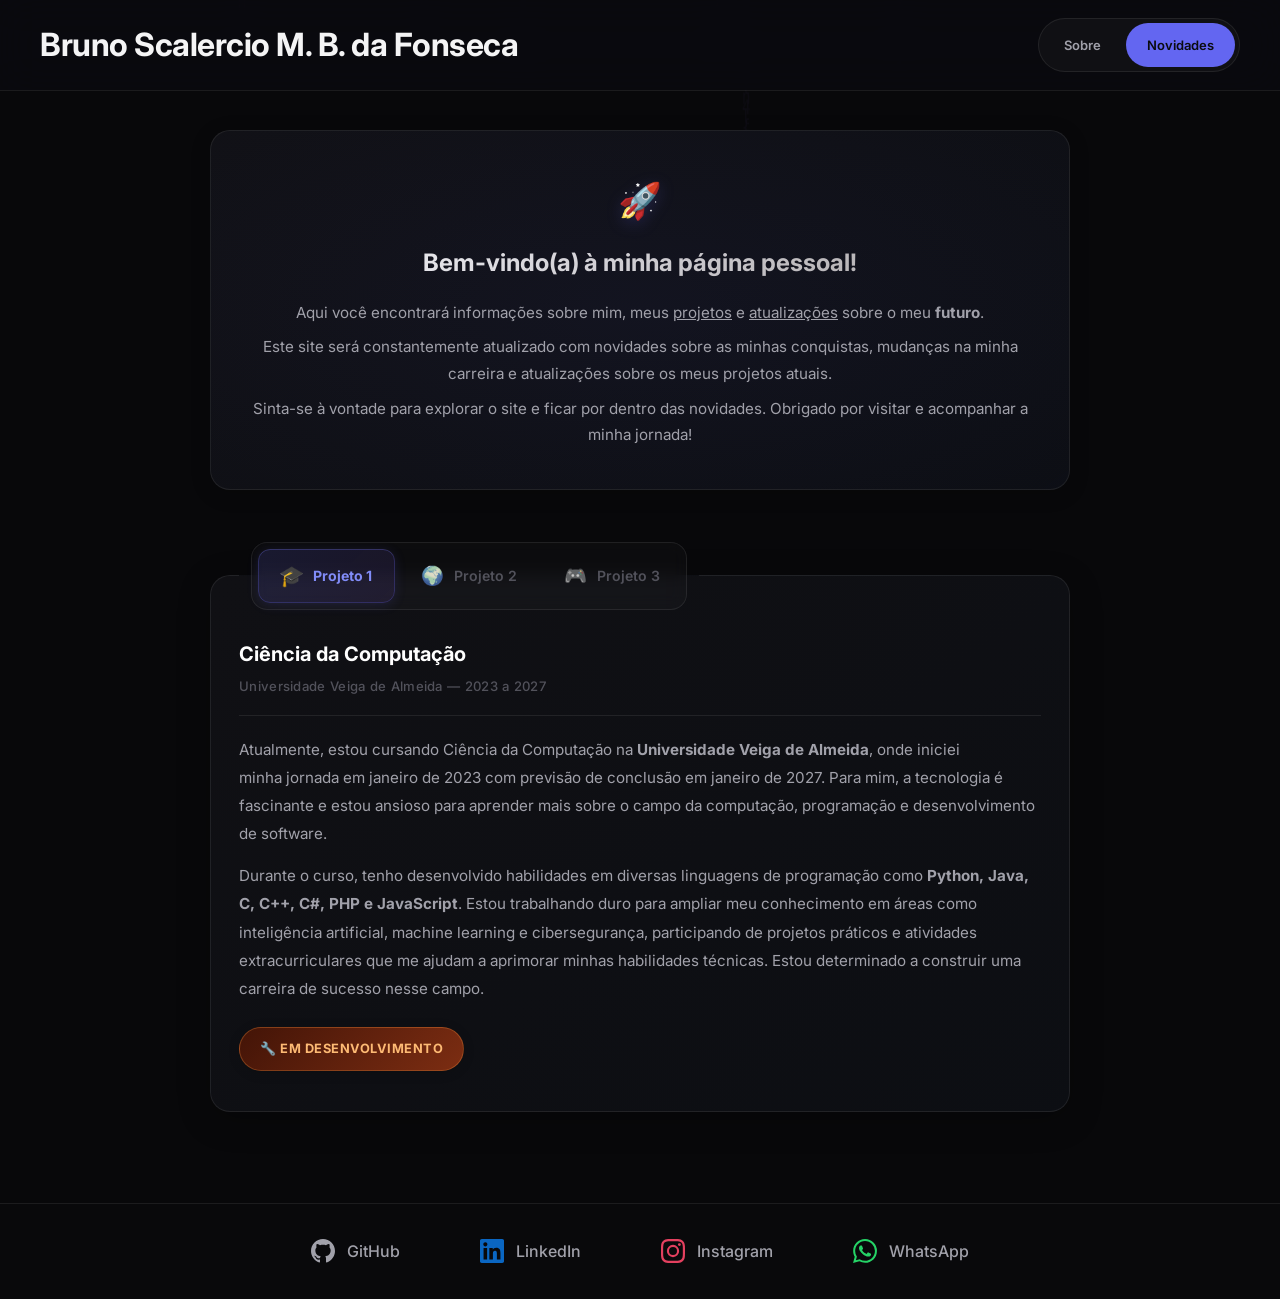
==== commit 2078cef4: "Update 1.5.4 - refatorando organização" ====
--- a/index2.html
+++ b/index2.html
@@ -9,55 +9,55 @@
   <link rel="preconnect" href="https://fonts.googleapis.com">
   <link rel="preconnect" href="https://fonts.gstatic.com" crossorigin>
   <link href="https://fonts.googleapis.com/css2?family=Inter:wght@400;500;600;700;800&display=swap" rel="stylesheet">
-  <link rel="stylesheet" href="style.css?v=20260402">
-  <link rel="shortcut icon" href="favicon-16x16.ico" type="image/x-icon">
- </head>
+  <link rel="stylesheet" href="css/main.css?v=20260329">
+  <link rel="shortcut icon" href="assets/img/favicon-16x16.ico" type="image/x-icon">
+</head>
 
 <body>
-  <header>
-    <div class="header-inner">
-      <h1>Bruno Scalercio M. B. da Fonseca</h1>
-      <nav>
-        <ul id="primary-nav">
-          <li><a href="index.html">Sobre</a></li>
-          <li><a class="index2" href="index2.html">Novidades</a></li>
+  <header class="site-header">
+    <div class="header-inner site-header__inner">
+      <h1 class="site-header__title">Bruno Scalercio M. B. da Fonseca</h1>
+      <nav class="site-header__nav" aria-label="Navegação principal">
+        <ul id="primary-nav" class="site-header__nav-list">
+          <li class="site-header__nav-item"><a class="site-header__nav-link" href="index.html">Sobre</a></li>
+          <li class="site-header__nav-item"><a class="site-header__nav-link site-header__nav-link--active" href="index2.html">Novidades</a></li>
         </ul>
       </nav>
-      <button class="nav-toggle" type="button" aria-controls="primary-nav" aria-expanded="false">
-        <span class="nav-toggle-bar"></span>
-        <span class="nav-toggle-bar"></span>
-        <span class="nav-toggle-bar"></span>
+      <button class="nav-toggle site-header__menu-toggle" type="button" aria-controls="primary-nav" aria-expanded="false">
+        <span class="nav-toggle-bar site-header__menu-bar"></span>
+        <span class="nav-toggle-bar site-header__menu-bar"></span>
+        <span class="nav-toggle-bar site-header__menu-bar"></span>
         <span class="sr-only">Abrir menu</span>
       </button>
     </div>
   </header>
 
-  <main class="layout novidades-layout">
-    <aside class="intro-card novidades-intro">
-      <div class="intro-icon">🚀</div>
-      <p class="intro-title">Bem-vindo(a) à minha página pessoal!</p>
-      <p class="intro-text">Aqui você encontrará informações sobre mim, meus <u>projetos</u> e <u>atualizações</u>
+  <main class="layout novidades-layout updates-layout">
+    <aside class="intro-card novidades-intro updates-intro">
+      <div class="intro-icon updates-intro__icon">🚀</div>
+      <p class="intro-title updates-intro__title">Bem-vindo(a) à minha página pessoal!</p>
+      <p class="intro-text updates-intro__text">Aqui você encontrará informações sobre mim, meus <u>projetos</u> e <u>atualizações</u>
         sobre o meu <strong>futuro</strong>.</p>
-      <p class="intro-text">Este site será constantemente atualizado com novidades sobre as minhas conquistas,
+      <p class="intro-text updates-intro__text">Este site será constantemente atualizado com novidades sobre as minhas conquistas,
         mudanças na minha carreira e atualizações sobre os meus projetos atuais.</p>
-      <p class="intro-text">Sinta-se à vontade para explorar o site e ficar por dentro das novidades. Obrigado por visitar e acompanhar a minha jornada!</p>
+      <p class="intro-text updates-intro__text">Sinta-se à vontade para explorar o site e ficar por dentro das novidades. Obrigado por visitar e acompanhar a minha jornada!</p>
     </aside>
-    <section>
-      <article>
+    <section class="updates-layout__content">
+      <article class="updates-layout__article">
         <div>
-          <fieldset>
+          <fieldset class="project-tabs tabs-card">
             <legend>
-              <ul class="ficha">
-                <li class="aba" id="ativo"><a href="#projeto1"><span class="aba-icon">🎓</span> Projeto 1</a></li>
-                <li class="aba" id="index2"><a href="#projeto2"><span class="aba-icon">🌍</span> Projeto 2</a></li>
-                <li class="aba" id="index2"><a href="#projeto3"><span class="aba-icon">🎮</span> Projeto 3</a></li>
+              <ul class="ficha tabs__list" role="tablist" aria-label="Projetos em destaque">
+                <li class="aba tabs__item is-active" role="presentation"><a id="projeto1-tab" class="tabs__trigger" href="#projeto1" role="tab" aria-controls="projeto1" aria-selected="true"><span class="aba-icon tabs__icon">🎓</span> Projeto 1</a></li>
+                <li class="aba tabs__item" role="presentation"><a id="projeto2-tab" class="tabs__trigger" href="#projeto2" role="tab" aria-controls="projeto2" aria-selected="false"><span class="aba-icon tabs__icon">🌍</span> Projeto 2</a></li>
+                <li class="aba tabs__item" role="presentation"><a id="projeto3-tab" class="tabs__trigger" href="#projeto3" role="tab" aria-controls="projeto3" aria-selected="false"><span class="aba-icon tabs__icon">🎮</span> Projeto 3</a></li>
               </ul>
             </legend>
             
-            <div id="projeto1" class="tab-content active-content">
-              <div class="tab-header">
+            <div id="projeto1" class="tab-content tabs__panel active-content is-active" role="tabpanel" aria-labelledby="projeto1-tab">
+              <div class="tab-header tabs__panel-header">
                 <h3>Ciência da Computação</h3>
-                <span class="tab-subtitle">Universidade Veiga de Almeida — 2023 a 2027</span>
+                <span class="tab-subtitle tabs__panel-subtitle">Universidade Veiga de Almeida — 2023 a 2027</span>
               </div>
               <p>
                 Atualmente, estou cursando Ciência da Computação na <strong>Universidade Veiga de Almeida</strong>, onde iniciei minha jornada em janeiro de 2023 com previsão de conclusão em janeiro de 2027. Para mim, a tecnologia é fascinante e estou ansioso para aprender mais sobre o campo da computação, programação e desenvolvimento de software.
@@ -65,13 +65,13 @@
               <p>
                 Durante o curso, tenho desenvolvido habilidades em diversas linguagens de programação como <strong>Python, Java, C, C++, C#, PHP e JavaScript</strong>. Estou trabalhando duro para ampliar meu conhecimento em áreas como inteligência artificial, machine learning e cibersegurança, participando de projetos práticos e atividades extracurriculares que me ajudam a aprimorar minhas habilidades técnicas. Estou determinado a construir uma carreira de sucesso nesse campo.
               </p>
-              <div class="badge badge-progress">🔧 Em Desenvolvimento</div>
+              <div class="badge status-badge status-badge--progress badge-progress">🔧 Em Desenvolvimento</div>
             </div>
 
-            <div id="projeto2" class="tab-content">
-              <div class="tab-header">
+            <div id="projeto2" class="tab-content tabs__panel" role="tabpanel" aria-labelledby="projeto2-tab" hidden>
+              <div class="tab-header tabs__panel-header">
                 <h3>Fluência em Inglês</h3>
-                <span class="tab-subtitle">Projeto Pessoal — Futuro</span>
+                <span class="tab-subtitle tabs__panel-subtitle">Projeto Pessoal — Futuro</span>
               </div>
               <p>
                 No futuro, tenho o objetivo de aprender a falar inglês fluentemente como se fosse um projeto
@@ -84,13 +84,13 @@
                 de uma nova língua é um processo constante e desafiador, mas estou determinado a alcançar esse objetivo e me
                 tornar fluente em inglês.
               </p>
-              <div class="badge badge-todo">📋 Para Fazer</div>
+              <div class="badge status-badge status-badge--todo badge-todo">📋 Para Fazer</div>
             </div>
 
-            <div id="projeto3" class="tab-content">
-              <div class="tab-header">
+            <div id="projeto3" class="tab-content tabs__panel" role="tabpanel" aria-labelledby="projeto3-tab" hidden>
+              <div class="tab-header tabs__panel-header">
                 <h3>Game Development</h3>
-                <span class="tab-subtitle">Objetivo de Carreira — Longo Prazo</span>
+                <span class="tab-subtitle tabs__panel-subtitle">Objetivo de Carreira — Longo Prazo</span>
               </div>
               <p>
                 Um dos meus grandes objetivos para o futuro é ingressar na indústria de Game Development e desenvolver o meu próprio jogo. Desde pequeno, os jogos sempre me fascinaram não apenas como entretenimento, mas como uma forma poderosa de contar histórias e criar experiências interativas únicas que conectam pessoas ao redor do mundo. Acredito que os games representam a união perfeita entre arte, narrativa envolvente e lógica de programação — uma combinação que me motiva a cada dia.
@@ -98,34 +98,34 @@
               <p>
                 Estou ciente dos desafios técnicos que essa jornada envolve, desde o domínio de engines como Unity e Unreal até o design de mecânicas envolventes e sistemas de gameplay balanceados. Por isso, sigo me preparando constantemente, estudando as bases necessárias em programação, design de jogos e experiência do usuário para transformar essa visão em realidade. Meu objetivo é integrar novas tecnologias emergentes para criar algo verdadeiramente impactante, divertido e memorável.
               </p>
-              <div class="badge badge-idea">💡 Ainda é só uma ideia...</div>
+              <div class="badge status-badge status-badge--idea badge-idea">💡 Ainda é só uma ideia...</div>
             </div>
           </fieldset>
         </div>
       </article>
     </section>
   </main>
-  <footer class="social-footer">
-    <div class="footer-content">
-      <a target="_blank" href="https://github.com/Sccar-ps" class="social-link">
+  <footer class="social-footer site-footer">
+    <div class="footer-content site-footer__content">
+      <a target="_blank" href="https://github.com/Sccar-ps" class="social-link site-footer__link">
         <svg width="24" height="24" viewBox="0 0 24 24" fill="currentColor"><path d="M12 0c-6.626 0-12 5.373-12 12 0 5.302 3.438 9.8 8.207 11.387.599.111.793-.261.793-.577v-2.234c-3.338.726-4.033-1.416-4.033-1.416-.546-1.387-1.333-1.756-1.333-1.756-1.089-.745.083-.729.083-.729 1.205.084 1.839 1.237 1.839 1.237 1.07 1.834 2.807 1.304 3.492.997.107-.775.418-1.305.762-1.604-2.665-.305-5.467-1.334-5.467-5.931 0-1.311.469-2.381 1.236-3.221-.124-.303-.535-1.524.117-3.176 0 0 1.008-.322 3.301 1.23.957-.266 1.983-.399 3.003-.404 1.02.005 2.047.138 3.006.404 2.291-1.552 3.297-1.23 3.297-1.23.653 1.653.242 2.874.118 3.176.77.84 1.235 1.911 1.235 3.221 0 4.609-2.807 5.624-5.479 5.921.43.372.823 1.102.823 2.222v3.293c0 .319.192.694.801.576 4.765-1.589 8.199-6.086 8.199-11.386 0-6.627-5.373-12-12-12z"/></svg>
         <span>GitHub</span>
       </a>
-      <a target="_blank" href="https://www.linkedin.com/in/bruno-scalercio-30b161272/" class="social-link">
+      <a target="_blank" href="https://www.linkedin.com/in/bruno-scalercio-30b161272/" class="social-link site-footer__link">
         <svg width="24" height="24" viewBox="0 0 24 24" fill="#0A66C2"><path d="M20.447 20.452h-3.554v-5.569c0-1.328-.027-3.037-1.852-3.037-1.853 0-2.136 1.445-2.136 2.939v5.667H9.351V9h3.414v1.561h.046c.477-.9 1.637-1.85 3.37-1.85 3.601 0 4.267 2.37 4.267 5.455v6.286zM5.337 7.433c-1.144 0-2.063-.926-2.063-2.065 0-1.138.92-2.063 2.063-2.063 1.14 0 2.064.925 2.064 2.063 0 1.139-.925 2.065-2.064 2.065zm1.782 13.019H3.555V9h3.564v11.452zM22.225 0H1.771C.792 0 0 .774 0 1.729v20.542C0 23.227.792 24 1.771 24h20.451C23.2 24 24 23.227 24 22.271V1.729C24 .774 23.2 0 22.222 0h.003z"/></svg>
         <span>LinkedIn</span>
       </a>
-      <a target="_blank" href="https://www.instagram.com/scar_rj/" class="social-link">
+      <a target="_blank" href="https://www.instagram.com/scar_rj/" class="social-link site-footer__link">
         <svg width="24" height="24" viewBox="0 0 24 24" fill="#E4405F"><path d="M12 2.163c3.204 0 3.584.012 4.85.07 3.252.148 4.771 1.691 4.919 4.919.058 1.265.069 1.645.069 4.849 0 3.205-.012 3.584-.069 4.849-.149 3.225-1.664 4.771-4.919 4.919-1.266.058-1.644.07-4.85.07-3.204 0-3.584-.012-4.849-.07-3.26-.149-4.771-1.699-4.919-4.92-.058-1.265-.07-1.644-.07-4.849 0-3.204.013-3.583.07-4.849.149-3.227 1.664-4.771 4.919-4.919 1.266-.057 1.645-.069 4.849-.069zM12 0C8.741 0 8.333.014 7.053.072 2.695.272.273 2.69.073 7.052.014 8.333 0 8.741 0 12c0 3.259.014 3.668.072 4.948.2 4.358 2.618 6.78 6.98 6.98C8.333 23.986 8.741 24 12 24c3.259 0 3.668-.014 4.948-.072 4.354-.2 6.782-2.618 6.979-6.98.059-1.28.073-1.689.073-4.948 0-3.259-.014-3.667-.072-4.947-.196-4.354-2.617-6.78-6.979-6.98C15.668.014 15.259 0 12 0zm0 5.838a6.162 6.162 0 100 12.324 6.162 6.162 0 000-12.324zM12 16a4 4 0 110-8 4 4 0 010 8zm6.406-11.845a1.44 1.44 0 100 2.881 1.44 1.44 0 000-2.881z"/></svg>
         <span>Instagram</span>
       </a>
-      <a target="_blank" href="https://wa.me/5521991206399" class="social-link">
+      <a target="_blank" href="https://wa.me/5521991206399" class="social-link site-footer__link">
         <svg width="24" height="24" viewBox="0 0 24 24" fill="#25D366"><path d="M17.472 14.382c-.297-.149-1.758-.867-2.03-.967-.273-.099-.471-.148-.67.15-.197.297-.767.966-.94 1.164-.173.199-.347.223-.644.075-.297-.15-1.255-.463-2.39-1.475-.883-.788-1.48-1.761-1.653-2.059-.173-.297-.018-.458.13-.606.134-.133.298-.347.446-.52.149-.174.198-.298.298-.497.099-.198.05-.371-.025-.52-.075-.149-.669-1.612-.916-2.207-.242-.579-.487-.5-.669-.51-.173-.008-.371-.01-.57-.01-.198 0-.52.074-.792.372-.272.297-1.04 1.016-1.04 2.479 0 1.462 1.065 2.875 1.213 3.074.149.198 2.096 3.2 5.077 4.487.709.306 1.262.489 1.694.625.712.227 1.36.195 1.871.118.571-.085 1.758-.719 2.006-1.413.248-.694.248-1.289.173-1.413-.074-.124-.272-.198-.57-.347m-5.421 7.403h-.004a9.87 9.87 0 01-5.031-1.378l-.361-.214-3.741.982.998-3.648-.235-.374a9.86 9.86 0 01-1.51-5.26c.001-5.45 4.436-9.884 9.888-9.884 2.64 0 5.122 1.03 6.988 2.898a9.825 9.825 0 012.893 6.994c-.003 5.45-4.437 9.884-9.885 9.884m8.413-18.297A11.815 11.815 0 0012.05 0C5.495 0 .16 5.335.157 11.892c0 2.096.547 4.142 1.588 5.945L.057 24l6.305-1.654a11.882 11.882 0 005.683 1.448h.005c6.554 0 11.89-5.335 11.893-11.893a11.821 11.821 0 00-3.48-8.413z"/></svg>
         <span>WhatsApp</span>
       </a>
     </div>
   </footer>
-  <script src="script.js?v=20260402"></script>
+  <script src="assets/js/script.js?v=20260402"></script>
 </body>
 <!-- BRUNO SCALERCIO MARQUES BORGES DA FONSECA - 1230112185-->
 </html>
--- a/css/main.css
+++ b/css/main.css
@@ -0,0 +1,17 @@
+@import url("./variables/tokens.css");
+@import url("./base/reset.css");
+@import url("./base/base.css");
+@import url("./layout/grid.css");
+@import url("./layout/header.css");
+@import url("./layout/footer.css");
+@import url("./components/button.css");
+@import url("./components/card.css");
+@import url("./components/panel.css");
+@import url("./components/services.css");
+@import url("./components/skills.css");
+@import url("./components/contact.css");
+@import url("./components/intro.css");
+@import url("./components/course.css");
+@import url("./components/tabs.css");
+@import url("./components/input.css");
+@import url("./utilities/utilities.css");
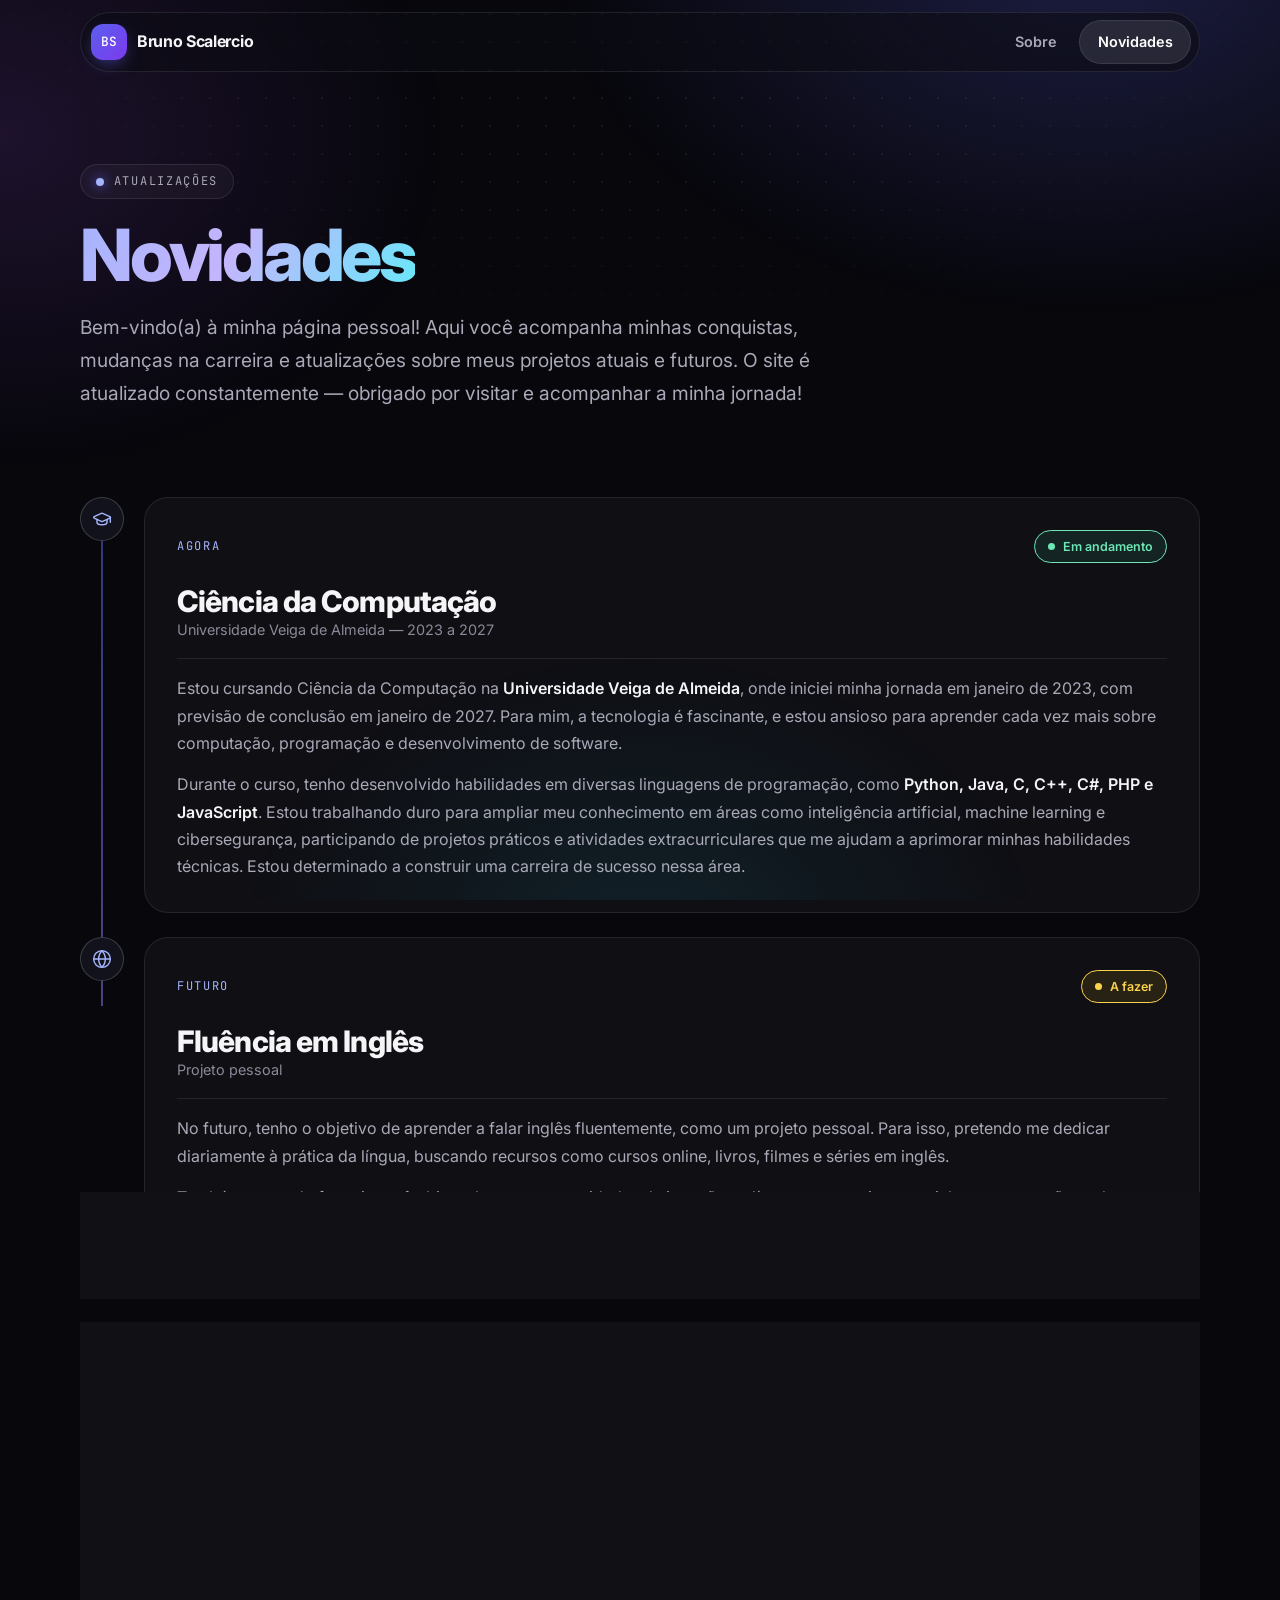
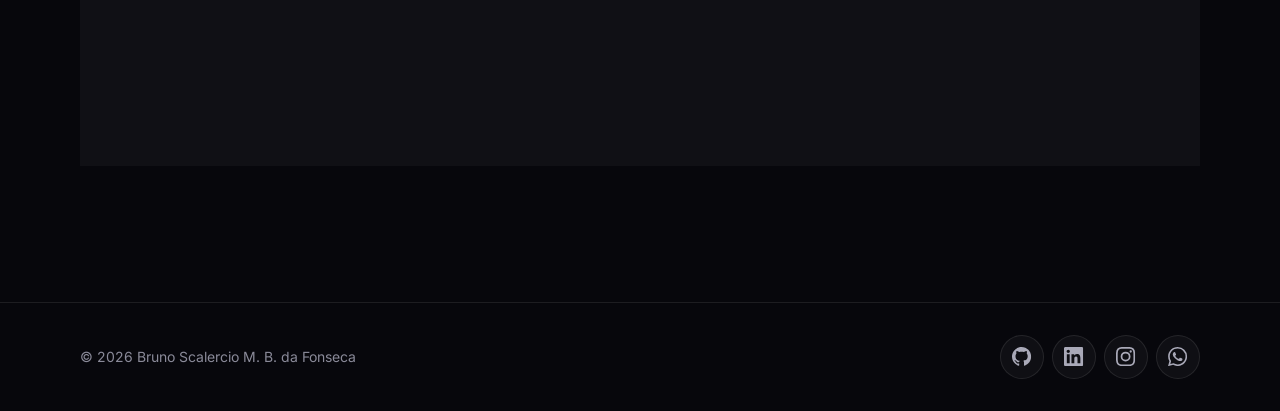
==== commit a31d1166: "Redesign portfolio e moderniza site Refatora o portfólio para um tema escuro mais limpo, introduz um" ====
--- a/index2.html
+++ b/index2.html
@@ -1,131 +1,148 @@
-<!DOCTYPE html>
-<html lang="pt-br" data-theme="dark">
-
-<head>
-  <meta charset="UTF-8">
-  <meta http-equiv="X-UA-Compatible" content="IE=edge">
-  <meta name="viewport" content="width=device-width, initial-scale=1.0">
-  <title>Bruno Scalercio - Novidades</title>
-  <link rel="preconnect" href="https://fonts.googleapis.com">
-  <link rel="preconnect" href="https://fonts.gstatic.com" crossorigin>
-  <link href="https://fonts.googleapis.com/css2?family=Inter:wght@400;500;600;700;800&display=swap" rel="stylesheet">
-  <link rel="stylesheet" href="css/main.css?v=20260329">
-  <link rel="shortcut icon" href="assets/img/favicon-16x16.ico" type="image/x-icon">
-</head>
-
-<body>
-  <header class="site-header">
-    <div class="header-inner site-header__inner">
-      <h1 class="site-header__title">Bruno Scalercio M. B. da Fonseca</h1>
-      <nav class="site-header__nav" aria-label="Navegação principal">
-        <ul id="primary-nav" class="site-header__nav-list">
-          <li class="site-header__nav-item"><a class="site-header__nav-link" href="index.html">Sobre</a></li>
-          <li class="site-header__nav-item"><a class="site-header__nav-link site-header__nav-link--active" href="index2.html">Novidades</a></li>
-        </ul>
-      </nav>
-      <button class="nav-toggle site-header__menu-toggle" type="button" aria-controls="primary-nav" aria-expanded="false">
-        <span class="nav-toggle-bar site-header__menu-bar"></span>
-        <span class="nav-toggle-bar site-header__menu-bar"></span>
-        <span class="nav-toggle-bar site-header__menu-bar"></span>
-        <span class="sr-only">Abrir menu</span>
-      </button>
-    </div>
-  </header>
-
-  <main class="layout novidades-layout updates-layout">
-    <aside class="intro-card novidades-intro updates-intro">
-      <div class="intro-icon updates-intro__icon">🚀</div>
-      <p class="intro-title updates-intro__title">Bem-vindo(a) à minha página pessoal!</p>
-      <p class="intro-text updates-intro__text">Aqui você encontrará informações sobre mim, meus <u>projetos</u> e <u>atualizações</u>
-        sobre o meu <strong>futuro</strong>.</p>
-      <p class="intro-text updates-intro__text">Este site será constantemente atualizado com novidades sobre as minhas conquistas,
-        mudanças na minha carreira e atualizações sobre os meus projetos atuais.</p>
-      <p class="intro-text updates-intro__text">Sinta-se à vontade para explorar o site e ficar por dentro das novidades. Obrigado por visitar e acompanhar a minha jornada!</p>
-    </aside>
-    <section class="updates-layout__content">
-      <article class="updates-layout__article">
-        <div>
-          <fieldset class="project-tabs tabs-card">
-            <legend>
-              <ul class="ficha tabs__list" role="tablist" aria-label="Projetos em destaque">
-                <li class="aba tabs__item is-active" role="presentation"><a id="projeto1-tab" class="tabs__trigger" href="#projeto1" role="tab" aria-controls="projeto1" aria-selected="true"><span class="aba-icon tabs__icon">🎓</span> Projeto 1</a></li>
-                <li class="aba tabs__item" role="presentation"><a id="projeto2-tab" class="tabs__trigger" href="#projeto2" role="tab" aria-controls="projeto2" aria-selected="false"><span class="aba-icon tabs__icon">🌍</span> Projeto 2</a></li>
-                <li class="aba tabs__item" role="presentation"><a id="projeto3-tab" class="tabs__trigger" href="#projeto3" role="tab" aria-controls="projeto3" aria-selected="false"><span class="aba-icon tabs__icon">🎮</span> Projeto 3</a></li>
-              </ul>
-            </legend>
-            
-            <div id="projeto1" class="tab-content tabs__panel active-content is-active" role="tabpanel" aria-labelledby="projeto1-tab">
-              <div class="tab-header tabs__panel-header">
-                <h3>Ciência da Computação</h3>
-                <span class="tab-subtitle tabs__panel-subtitle">Universidade Veiga de Almeida — 2023 a 2027</span>
-              </div>
-              <p>
-                Atualmente, estou cursando Ciência da Computação na <strong>Universidade Veiga de Almeida</strong>, onde iniciei minha jornada em janeiro de 2023 com previsão de conclusão em janeiro de 2027. Para mim, a tecnologia é fascinante e estou ansioso para aprender mais sobre o campo da computação, programação e desenvolvimento de software.
-              </p>
-              <p>
-                Durante o curso, tenho desenvolvido habilidades em diversas linguagens de programação como <strong>Python, Java, C, C++, C#, PHP e JavaScript</strong>. Estou trabalhando duro para ampliar meu conhecimento em áreas como inteligência artificial, machine learning e cibersegurança, participando de projetos práticos e atividades extracurriculares que me ajudam a aprimorar minhas habilidades técnicas. Estou determinado a construir uma carreira de sucesso nesse campo.
-              </p>
-              <div class="badge status-badge status-badge--progress badge-progress">🔧 Em Desenvolvimento</div>
-            </div>
-
-            <div id="projeto2" class="tab-content tabs__panel" role="tabpanel" aria-labelledby="projeto2-tab" hidden>
-              <div class="tab-header tabs__panel-header">
-                <h3>Fluência em Inglês</h3>
-                <span class="tab-subtitle tabs__panel-subtitle">Projeto Pessoal — Futuro</span>
-              </div>
-              <p>
-                No futuro, tenho o objetivo de aprender a falar inglês fluentemente como se fosse um projeto
-                pessoal. Para isso, pretendo me dedicar diariamente à prática da língua, buscando recursos como cursos online,
-                livros, filmes e séries em inglês.
-              </p>
-              <p>
-                Também pretendo fazer intercâmbios e buscar oportunidades de imersão na
-                língua, para que possa aprimorar minha compreensão oral e habilidades de conversação. Acredito que o aprendizado
-                de uma nova língua é um processo constante e desafiador, mas estou determinado a alcançar esse objetivo e me
-                tornar fluente em inglês.
-              </p>
-              <div class="badge status-badge status-badge--todo badge-todo">📋 Para Fazer</div>
-            </div>
-
-            <div id="projeto3" class="tab-content tabs__panel" role="tabpanel" aria-labelledby="projeto3-tab" hidden>
-              <div class="tab-header tabs__panel-header">
-                <h3>Game Development</h3>
-                <span class="tab-subtitle tabs__panel-subtitle">Objetivo de Carreira — Longo Prazo</span>
-              </div>
-              <p>
-                Um dos meus grandes objetivos para o futuro é ingressar na indústria de Game Development e desenvolver o meu próprio jogo. Desde pequeno, os jogos sempre me fascinaram não apenas como entretenimento, mas como uma forma poderosa de contar histórias e criar experiências interativas únicas que conectam pessoas ao redor do mundo. Acredito que os games representam a união perfeita entre arte, narrativa envolvente e lógica de programação — uma combinação que me motiva a cada dia.
-              </p>
-              <p>
-                Estou ciente dos desafios técnicos que essa jornada envolve, desde o domínio de engines como Unity e Unreal até o design de mecânicas envolventes e sistemas de gameplay balanceados. Por isso, sigo me preparando constantemente, estudando as bases necessárias em programação, design de jogos e experiência do usuário para transformar essa visão em realidade. Meu objetivo é integrar novas tecnologias emergentes para criar algo verdadeiramente impactante, divertido e memorável.
-              </p>
-              <div class="badge status-badge status-badge--idea badge-idea">💡 Ainda é só uma ideia...</div>
-            </div>
-          </fieldset>
-        </div>
-      </article>
-    </section>
-  </main>
-  <footer class="social-footer site-footer">
-    <div class="footer-content site-footer__content">
-      <a target="_blank" href="https://github.com/Sccar-ps" class="social-link site-footer__link">
-        <svg width="24" height="24" viewBox="0 0 24 24" fill="currentColor"><path d="M12 0c-6.626 0-12 5.373-12 12 0 5.302 3.438 9.8 8.207 11.387.599.111.793-.261.793-.577v-2.234c-3.338.726-4.033-1.416-4.033-1.416-.546-1.387-1.333-1.756-1.333-1.756-1.089-.745.083-.729.083-.729 1.205.084 1.839 1.237 1.839 1.237 1.07 1.834 2.807 1.304 3.492.997.107-.775.418-1.305.762-1.604-2.665-.305-5.467-1.334-5.467-5.931 0-1.311.469-2.381 1.236-3.221-.124-.303-.535-1.524.117-3.176 0 0 1.008-.322 3.301 1.23.957-.266 1.983-.399 3.003-.404 1.02.005 2.047.138 3.006.404 2.291-1.552 3.297-1.23 3.297-1.23.653 1.653.242 2.874.118 3.176.77.84 1.235 1.911 1.235 3.221 0 4.609-2.807 5.624-5.479 5.921.43.372.823 1.102.823 2.222v3.293c0 .319.192.694.801.576 4.765-1.589 8.199-6.086 8.199-11.386 0-6.627-5.373-12-12-12z"/></svg>
-        <span>GitHub</span>
-      </a>
-      <a target="_blank" href="https://www.linkedin.com/in/bruno-scalercio-30b161272/" class="social-link site-footer__link">
-        <svg width="24" height="24" viewBox="0 0 24 24" fill="#0A66C2"><path d="M20.447 20.452h-3.554v-5.569c0-1.328-.027-3.037-1.852-3.037-1.853 0-2.136 1.445-2.136 2.939v5.667H9.351V9h3.414v1.561h.046c.477-.9 1.637-1.85 3.37-1.85 3.601 0 4.267 2.37 4.267 5.455v6.286zM5.337 7.433c-1.144 0-2.063-.926-2.063-2.065 0-1.138.92-2.063 2.063-2.063 1.14 0 2.064.925 2.064 2.063 0 1.139-.925 2.065-2.064 2.065zm1.782 13.019H3.555V9h3.564v11.452zM22.225 0H1.771C.792 0 0 .774 0 1.729v20.542C0 23.227.792 24 1.771 24h20.451C23.2 24 24 23.227 24 22.271V1.729C24 .774 23.2 0 22.222 0h.003z"/></svg>
-        <span>LinkedIn</span>
-      </a>
-      <a target="_blank" href="https://www.instagram.com/scar_rj/" class="social-link site-footer__link">
-        <svg width="24" height="24" viewBox="0 0 24 24" fill="#E4405F"><path d="M12 2.163c3.204 0 3.584.012 4.85.07 3.252.148 4.771 1.691 4.919 4.919.058 1.265.069 1.645.069 4.849 0 3.205-.012 3.584-.069 4.849-.149 3.225-1.664 4.771-4.919 4.919-1.266.058-1.644.07-4.85.07-3.204 0-3.584-.012-4.849-.07-3.26-.149-4.771-1.699-4.919-4.92-.058-1.265-.07-1.644-.07-4.849 0-3.204.013-3.583.07-4.849.149-3.227 1.664-4.771 4.919-4.919 1.266-.057 1.645-.069 4.849-.069zM12 0C8.741 0 8.333.014 7.053.072 2.695.272.273 2.69.073 7.052.014 8.333 0 8.741 0 12c0 3.259.014 3.668.072 4.948.2 4.358 2.618 6.78 6.98 6.98C8.333 23.986 8.741 24 12 24c3.259 0 3.668-.014 4.948-.072 4.354-.2 6.782-2.618 6.979-6.98.059-1.28.073-1.689.073-4.948 0-3.259-.014-3.667-.072-4.947-.196-4.354-2.617-6.78-6.979-6.98C15.668.014 15.259 0 12 0zm0 5.838a6.162 6.162 0 100 12.324 6.162 6.162 0 000-12.324zM12 16a4 4 0 110-8 4 4 0 010 8zm6.406-11.845a1.44 1.44 0 100 2.881 1.44 1.44 0 000-2.881z"/></svg>
-        <span>Instagram</span>
-      </a>
-      <a target="_blank" href="https://wa.me/5521991206399" class="social-link site-footer__link">
-        <svg width="24" height="24" viewBox="0 0 24 24" fill="#25D366"><path d="M17.472 14.382c-.297-.149-1.758-.867-2.03-.967-.273-.099-.471-.148-.67.15-.197.297-.767.966-.94 1.164-.173.199-.347.223-.644.075-.297-.15-1.255-.463-2.39-1.475-.883-.788-1.48-1.761-1.653-2.059-.173-.297-.018-.458.13-.606.134-.133.298-.347.446-.52.149-.174.198-.298.298-.497.099-.198.05-.371-.025-.52-.075-.149-.669-1.612-.916-2.207-.242-.579-.487-.5-.669-.51-.173-.008-.371-.01-.57-.01-.198 0-.52.074-.792.372-.272.297-1.04 1.016-1.04 2.479 0 1.462 1.065 2.875 1.213 3.074.149.198 2.096 3.2 5.077 4.487.709.306 1.262.489 1.694.625.712.227 1.36.195 1.871.118.571-.085 1.758-.719 2.006-1.413.248-.694.248-1.289.173-1.413-.074-.124-.272-.198-.57-.347m-5.421 7.403h-.004a9.87 9.87 0 01-5.031-1.378l-.361-.214-3.741.982.998-3.648-.235-.374a9.86 9.86 0 01-1.51-5.26c.001-5.45 4.436-9.884 9.888-9.884 2.64 0 5.122 1.03 6.988 2.898a9.825 9.825 0 012.893 6.994c-.003 5.45-4.437 9.884-9.885 9.884m8.413-18.297A11.815 11.815 0 0012.05 0C5.495 0 .16 5.335.157 11.892c0 2.096.547 4.142 1.588 5.945L.057 24l6.305-1.654a11.882 11.882 0 005.683 1.448h.005c6.554 0 11.89-5.335 11.893-11.893a11.821 11.821 0 00-3.48-8.413z"/></svg>
-        <span>WhatsApp</span>
-      </a>
-    </div>
-  </footer>
-  <script src="assets/js/script.js?v=20260402"></script>
-</body>
-<!-- BRUNO SCALERCIO MARQUES BORGES DA FONSECA - 1230112185-->
-</html>
+<!DOCTYPE html>
+<html lang="pt-BR">
+
+<head>
+  <meta charset="UTF-8">
+  <meta name="viewport" content="width=device-width, initial-scale=1">
+  <title>Novidades — Bruno Scalercio</title>
+  <meta name="description" content="Novidades de Bruno Scalercio: graduação em andamento, metas de aprendizado e objetivos de carreira em game development.">
+  <meta name="theme-color" content="#07070c">
+  <meta name="color-scheme" content="dark">
+  <link rel="icon" href="assets/img/favicon-16x16.ico" sizes="any">
+  <link rel="preconnect" href="https://fonts.googleapis.com">
+  <link rel="preconnect" href="https://fonts.gstatic.com" crossorigin>
+  <link href="https://fonts.googleapis.com/css2?family=Inter:wght@400;500;600;700;800&family=JetBrains+Mono:wght@500&display=swap" rel="stylesheet">
+  <script>document.documentElement.classList.add('js')</script>
+  <link rel="stylesheet" href="css/main.css?v=20261008">
+  <script src="assets/js/script.js?v=20261008" defer></script>
+</head>
+
+<body>
+  <a class="skip-link" href="#conteudo">Ir para o conteúdo</a>
+  <svg xmlns="http://www.w3.org/2000/svg" width="0" height="0" style="position:absolute" aria-hidden="true" focusable="false">
+  <symbol id="i-github" viewBox="0 0 24 24"><path d="M12 0c-6.626 0-12 5.373-12 12 0 5.302 3.438 9.8 8.207 11.387.599.111.793-.261.793-.577v-2.234c-3.338.726-4.033-1.416-4.033-1.416-.546-1.387-1.333-1.756-1.333-1.756-1.089-.745.083-.729.083-.729 1.205.084 1.839 1.237 1.839 1.237 1.07 1.834 2.807 1.304 3.492.997.107-.775.418-1.305.762-1.604-2.665-.305-5.467-1.334-5.467-5.931 0-1.311.469-2.381 1.236-3.221-.124-.303-.535-1.524.117-3.176 0 0 1.008-.322 3.301 1.23.957-.266 1.983-.399 3.003-.404 1.02.005 2.047.138 3.006.404 2.291-1.552 3.297-1.23 3.297-1.23.653 1.653.242 2.874.118 3.176.77.84 1.235 1.911 1.235 3.221 0 4.609-2.807 5.624-5.479 5.921.43.372.823 1.102.823 2.222v3.293c0 .319.192.694.801.576 4.765-1.589 8.199-6.086 8.199-11.386 0-6.627-5.373-12-12-12z"/></symbol>
+  <symbol id="i-linkedin" viewBox="0 0 24 24"><path d="M20.447 20.452h-3.554v-5.569c0-1.328-.027-3.037-1.852-3.037-1.853 0-2.136 1.445-2.136 2.939v5.667H9.351V9h3.414v1.561h.046c.477-.9 1.637-1.85 3.37-1.85 3.601 0 4.267 2.37 4.267 5.455v6.286zM5.337 7.433c-1.144 0-2.063-.926-2.063-2.065 0-1.138.92-2.063 2.063-2.063 1.14 0 2.064.925 2.064 2.063 0 1.139-.925 2.065-2.064 2.065zm1.782 13.019H3.555V9h3.564v11.452zM22.225 0H1.771C.792 0 0 .774 0 1.729v20.542C0 23.227.792 24 1.771 24h20.451C23.2 24 24 23.227 24 22.271V1.729C24 .774 23.2 0 22.222 0h.003z"/></symbol>
+  <symbol id="i-instagram" viewBox="0 0 24 24"><path d="M12 2.163c3.204 0 3.584.012 4.85.07 3.252.148 4.771 1.691 4.919 4.919.058 1.265.069 1.645.069 4.849 0 3.205-.012 3.584-.069 4.849-.149 3.225-1.664 4.771-4.919 4.919-1.266.058-1.644.07-4.85.07-3.204 0-3.584-.012-4.849-.07-3.26-.149-4.771-1.699-4.919-4.92-.058-1.265-.07-1.644-.07-4.849 0-3.204.013-3.583.07-4.849.149-3.227 1.664-4.771 4.919-4.919 1.266-.057 1.645-.069 4.849-.069zM12 0C8.741 0 8.333.014 7.053.072 2.695.272.273 2.69.073 7.052.014 8.333 0 8.741 0 12c0 3.259.014 3.668.072 4.948.2 4.358 2.618 6.78 6.98 6.98C8.333 23.986 8.741 24 12 24c3.259 0 3.668-.014 4.948-.072 4.354-.2 6.782-2.618 6.979-6.98.059-1.28.073-1.689.073-4.948 0-3.259-.014-3.667-.072-4.947-.196-4.354-2.617-6.78-6.979-6.98C15.668.014 15.259 0 12 0zm0 5.838a6.162 6.162 0 100 12.324 6.162 6.162 0 000-12.324zM12 16a4 4 0 110-8 4 4 0 010 8zm6.406-11.845a1.44 1.44 0 100 2.881 1.44 1.44 0 000-2.881z"/></symbol>
+  <symbol id="i-whatsapp" viewBox="0 0 24 24"><path d="M17.472 14.382c-.297-.149-1.758-.867-2.03-.967-.273-.099-.471-.148-.67.15-.197.297-.767.966-.94 1.164-.173.199-.347.223-.644.075-.297-.15-1.255-.463-2.39-1.475-.883-.788-1.48-1.761-1.653-2.059-.173-.297-.018-.458.13-.606.134-.133.298-.347.446-.52.149-.174.198-.298.298-.497.099-.198.05-.371-.025-.52-.075-.149-.669-1.612-.916-2.207-.242-.579-.487-.5-.669-.51-.173-.008-.371-.01-.57-.01-.198 0-.52.074-.792.372-.272.297-1.04 1.016-1.04 2.479 0 1.462 1.065 2.875 1.213 3.074.149.198 2.096 3.2 5.077 4.487.709.306 1.262.489 1.694.625.712.227 1.36.195 1.871.118.571-.085 1.758-.719 2.006-1.413.248-.694.248-1.289.173-1.413-.074-.124-.272-.198-.57-.347m-5.421 7.403h-.004a9.87 9.87 0 01-5.031-1.378l-.361-.214-3.741.982.998-3.648-.235-.374a9.86 9.86 0 01-1.51-5.26c.001-5.45 4.436-9.884 9.888-9.884 2.64 0 5.122 1.03 6.988 2.898a9.825 9.825 0 012.893 6.994c-.003 5.45-4.437 9.884-9.885 9.884m8.413-18.297A11.815 11.815 0 0012.05 0C5.495 0 .16 5.335.157 11.892c0 2.096.547 4.142 1.588 5.945L.057 24l6.305-1.654a11.882 11.882 0 005.683 1.448h.005c6.554 0 11.89-5.335 11.893-11.893a11.821 11.821 0 00-3.48-8.413z"/></symbol>
+  <symbol id="i-graduation" viewBox="0 0 24 24"><path d="M21.42 10.922a1 1 0 0 0-.019-1.838L12.83 5.18a2 2 0 0 0-1.66 0L2.6 9.08a1 1 0 0 0 0 1.832l8.57 3.908a2 2 0 0 0 1.66 0z"/><path d="M22 10v6"/><path d="M6 12.5V16a6 3 0 0 0 12 0v-3.5"/></symbol>
+  <symbol id="i-cpu" viewBox="0 0 24 24"><rect width="16" height="16" x="4" y="4" rx="2"/><rect width="6" height="6" x="9" y="9" rx="1"/><path d="M15 2v2M15 20v2M2 15h2M2 9h2M20 15h2M20 9h2M9 2v2M9 20v2"/></symbol>
+  <symbol id="i-terminal" viewBox="0 0 24 24"><polyline points="4 17 10 11 4 5"/><line x1="12" x2="20" y1="19" y2="19"/></symbol>
+  <symbol id="i-coffee" viewBox="0 0 24 24"><path d="M10 2v2"/><path d="M14 2v2"/><path d="M16 8a1 1 0 0 1 1 1v8a4 4 0 0 1-4 4H7a4 4 0 0 1-4-4V9a1 1 0 0 1 1-1h14a4 4 0 1 1 0 8h-1"/><path d="M6 2v2"/></symbol>
+  <symbol id="i-bot" viewBox="0 0 24 24"><path d="M12 8V4H8"/><rect width="16" height="12" x="4" y="8" rx="2"/><path d="M2 14h2M20 14h2M15 13v2M9 13v2"/></symbol>
+  <symbol id="i-server" viewBox="0 0 24 24"><rect width="20" height="8" x="2" y="2" rx="2" ry="2"/><rect width="20" height="8" x="2" y="14" rx="2" ry="2"/><line x1="6" x2="6.01" y1="6" y2="6"/><line x1="6" x2="6.01" y1="18" y2="18"/></symbol>
+  <symbol id="i-gamepad" viewBox="0 0 24 24"><line x1="6" x2="10" y1="11" y2="11"/><line x1="8" x2="8" y1="9" y2="13"/><line x1="15" x2="15.01" y1="12" y2="12"/><line x1="18" x2="18.01" y1="10" y2="10"/><path d="M17.32 5H6.68a4 4 0 0 0-3.978 3.59c-.006.052-.01.101-.017.152C2.604 9.416 2 14.456 2 16a3 3 0 0 0 3 3c1 0 1.5-.5 2-1l1.414-1.414A2 2 0 0 1 9.828 16h4.344a2 2 0 0 1 1.414.586L17 18c.5.5 1 1 2 1a3 3 0 0 0 3-3c0-1.545-.604-6.584-.685-7.258-.007-.05-.011-.1-.017-.151A4 4 0 0 0 17.32 5z"/></symbol>
+  <symbol id="i-rocket" viewBox="0 0 24 24"><path d="M4.5 16.5c-1.5 1.26-2 5-2 5s3.74-.5 5-2c.71-.84.7-2.13-.09-2.91a2.18 2.18 0 0 0-2.91-.09z"/><path d="m12 15-3-3a22 22 0 0 1 2-3.95A12.88 12.88 0 0 1 22 2c0 2.72-.78 7.5-6 11a22.35 22.35 0 0 1-4 2z"/><path d="M9 12H4s.55-3.03 2-4c1.62-1.08 5 0 5 0"/><path d="M12 15v5s3.03-.55 4-2c1.08-1.62 0-5 0-5"/></symbol>
+  <symbol id="i-pin" viewBox="0 0 24 24"><path d="M20 10c0 6-8 12-8 12s-8-6-8-12a8 8 0 0 1 16 0Z"/><circle cx="12" cy="10" r="3"/></symbol>
+  <symbol id="i-calendar" viewBox="0 0 24 24"><path d="M8 2v4M16 2v4"/><rect width="18" height="18" x="3" y="4" rx="2"/><path d="M3 10h18"/></symbol>
+  <symbol id="i-cake" viewBox="0 0 24 24"><path d="M20 21v-8a2 2 0 0 0-2-2H6a2 2 0 0 0-2 2v8"/><path d="M4 16s.5-1 2-1 2.5 2 4 2 2.5-2 4-2 2.5 2 4 2 2-1 2-1"/><path d="M2 21h20"/><path d="M7 8v3M12 8v3M17 8v3"/><path d="M7 4h.01M12 4h.01M17 4h.01"/></symbol>
+  <symbol id="i-arrow-up-right" viewBox="0 0 24 24"><path d="M7 7h10v10"/><path d="M7 17 17 7"/></symbol>
+  <symbol id="i-arrow-up" viewBox="0 0 24 24"><path d="m5 12 7-7 7 7"/><path d="M12 19V5"/></symbol>
+  <symbol id="i-globe" viewBox="0 0 24 24"><circle cx="12" cy="12" r="10"/><path d="M12 2a14.5 14.5 0 0 0 0 20 14.5 14.5 0 0 0 0-20"/><path d="M2 12h20"/></symbol>
+  <symbol id="i-award" viewBox="0 0 24 24"><circle cx="12" cy="8" r="6"/><path d="M15.477 12.89 17 22l-5-3-5 3 1.523-9.11"/></symbol>
+</svg>
+  <div class="scroll-progress" aria-hidden="true"></div>
+
+  <header class="site-header">
+    <div class="site-header__inner">
+      <a class="brand" href="index.html" aria-label="Bruno Scalercio, página inicial">
+        <span class="brand__mark" aria-hidden="true">BS</span>
+        <span class="brand__name">Bruno Scalercio</span>
+      </a>
+      <nav class="site-nav" aria-label="Navegação principal">
+        <ul class="site-nav__list" id="primary-nav">
+          <li><a class="site-nav__link" href="index.html">Sobre</a></li>
+          <li><a class="site-nav__link" href="index2.html" aria-current="page">Novidades</a></li>
+        </ul>
+      </nav>
+      <button class="nav-toggle" type="button" aria-controls="primary-nav" aria-expanded="false" aria-label="Abrir menu">
+        <span class="nav-toggle__bar"></span>
+        <span class="nav-toggle__bar"></span>
+        <span class="nav-toggle__bar"></span>
+      </button>
+    </div>
+  </header>
+
+  <main id="conteudo" class="container">
+    <header class="page-hero" data-stagger>
+      <p class="eyebrow" data-reveal>Atualizações</p>
+      <h1 class="page-hero__title" data-reveal><span class="text-gradient">Novidades</span></h1>
+      <p class="page-hero__lead" data-reveal>Bem-vindo(a) à minha página pessoal! Aqui você acompanha minhas conquistas, mudanças na carreira e atualizações sobre meus projetos atuais e futuros. O site é atualizado constantemente — obrigado por visitar e acompanhar a minha jornada!</p>
+    </header>
+
+    <section class="section" aria-labelledby="jornada-title">
+      <h2 class="sr-only" id="jornada-title">Linha do tempo da minha jornada</h2>
+
+      <ol class="timeline" data-stagger>
+        <li class="timeline__item" data-reveal>
+          <span class="timeline__marker" aria-hidden="true"><svg class="icon" aria-hidden="true"><use href="#i-graduation"/></svg></span>
+          <article class="card card--pad timeline__card">
+            <div class="timeline__head">
+              <p class="timeline__horizon">Agora</p>
+              <span class="status status--progress">Em andamento</span>
+            </div>
+            <div>
+              <h3 class="timeline__title">Ciência da Computação</h3>
+              <p class="timeline__subtitle">Universidade Veiga de Almeida — 2023 a 2027</p>
+            </div>
+            <div class="timeline__body">
+              <p>Estou cursando Ciência da Computação na <strong>Universidade Veiga de Almeida</strong>, onde iniciei minha jornada em janeiro de 2023, com previsão de conclusão em janeiro de 2027. Para mim, a tecnologia é fascinante, e estou ansioso para aprender cada vez mais sobre computação, programação e desenvolvimento de software.</p>
+              <p>Durante o curso, tenho desenvolvido habilidades em diversas linguagens de programação, como <strong>Python, Java, C, C++, C#, PHP e JavaScript</strong>. Estou trabalhando duro para ampliar meu conhecimento em áreas como inteligência artificial, machine learning e cibersegurança, participando de projetos práticos e atividades extracurriculares que me ajudam a aprimorar minhas habilidades técnicas. Estou determinado a construir uma carreira de sucesso nessa área.</p>
+            </div>
+          </article>
+        </li>
+
+        <li class="timeline__item" data-reveal>
+          <span class="timeline__marker" aria-hidden="true"><svg class="icon" aria-hidden="true"><use href="#i-globe"/></svg></span>
+          <article class="card card--pad timeline__card">
+            <div class="timeline__head">
+              <p class="timeline__horizon">Futuro</p>
+              <span class="status status--todo">A fazer</span>
+            </div>
+            <div>
+              <h3 class="timeline__title">Fluência em Inglês</h3>
+              <p class="timeline__subtitle">Projeto pessoal</p>
+            </div>
+            <div class="timeline__body">
+              <p>No futuro, tenho o objetivo de aprender a falar inglês fluentemente, como um projeto pessoal. Para isso, pretendo me dedicar diariamente à prática da língua, buscando recursos como cursos online, livros, filmes e séries em inglês.</p>
+              <p>Também pretendo fazer intercâmbios e buscar oportunidades de imersão na língua, para aprimorar minha compreensão oral e minhas habilidades de conversação. Acredito que aprender uma nova língua é um processo constante e desafiador, mas estou determinado a alcançar esse objetivo e me tornar fluente em inglês.</p>
+            </div>
+          </article>
+        </li>
+
+        <li class="timeline__item" data-reveal>
+          <span class="timeline__marker" aria-hidden="true"><svg class="icon" aria-hidden="true"><use href="#i-gamepad"/></svg></span>
+          <article class="card card--pad timeline__card">
+            <div class="timeline__head">
+              <p class="timeline__horizon">Longo prazo</p>
+              <span class="status status--idea">Ainda é só uma ideia…</span>
+            </div>
+            <div>
+              <h3 class="timeline__title">Game Development</h3>
+              <p class="timeline__subtitle">Objetivo de carreira</p>
+            </div>
+            <div class="timeline__body">
+              <p>Um dos meus grandes objetivos é ingressar na indústria de Game Development e desenvolver o meu próprio jogo. Desde pequeno, os jogos me fascinam — não só como entretenimento, mas como uma forma poderosa de contar histórias e criar experiências interativas que conectam pessoas ao redor do mundo. Acredito que os games unem arte, narrativa envolvente e lógica de programação, uma combinação que me motiva todos os dias.</p>
+              <p>Estou ciente dos desafios técnicos dessa jornada, do domínio de engines como Unity e Unreal ao design de mecânicas envolventes e sistemas de gameplay balanceados. Por isso, sigo me preparando, estudando as bases de programação, design de jogos e experiência do usuário para transformar essa visão em realidade. Meu objetivo é integrar tecnologias emergentes para criar algo impactante, divertido e memorável.</p>
+            </div>
+          </article>
+        </li>
+      </ol>
+    </section>
+  </main>
+
+  <footer class="site-footer">
+    <div class="container site-footer__inner">
+      <p class="site-footer__copy">© <span data-year>2026</span> Bruno Scalercio M. B. da Fonseca</p>
+      <div class="site-footer__social">
+        <a class="icon-btn" href="https://github.com/Sccar-ps" target="_blank" rel="noopener noreferrer" aria-label="GitHub (abre em nova aba)" title="GitHub"><svg class="icon icon--brand" aria-hidden="true"><use href="#i-github"/></svg></a>
+        <a class="icon-btn" href="https://www.linkedin.com/in/bruno-scalercio-30b161272/" target="_blank" rel="noopener noreferrer" aria-label="LinkedIn (abre em nova aba)" title="LinkedIn"><svg class="icon icon--brand" aria-hidden="true"><use href="#i-linkedin"/></svg></a>
+        <a class="icon-btn" href="https://www.instagram.com/scar_rj/" target="_blank" rel="noopener noreferrer" aria-label="Instagram (abre em nova aba)" title="Instagram"><svg class="icon icon--brand" aria-hidden="true"><use href="#i-instagram"/></svg></a>
+        <a class="icon-btn" href="https://wa.me/5521991206399" target="_blank" rel="noopener noreferrer" aria-label="WhatsApp (abre em nova aba)" title="WhatsApp"><svg class="icon icon--brand" aria-hidden="true"><use href="#i-whatsapp"/></svg></a>
+      </div>
+    </div>
+  </footer>
+
+  <button class="scroll-top" type="button" aria-label="Voltar ao topo"><svg class="icon" aria-hidden="true"><use href="#i-arrow-up"/></svg></button>
+</body>
+<!-- BRUNO SCALERCIO MARQUES BORGES DA FONSECA - 1230112185-->
+</html>
--- a/css/main.css
+++ b/css/main.css
@@ -1,17 +1,14 @@
-@import url("./variables/tokens.css");
-@import url("./base/reset.css");
-@import url("./base/base.css");
-@import url("./layout/grid.css");
-@import url("./layout/header.css");
-@import url("./layout/footer.css");
-@import url("./components/button.css");
-@import url("./components/card.css");
-@import url("./components/panel.css");
-@import url("./components/services.css");
-@import url("./components/skills.css");
-@import url("./components/contact.css");
-@import url("./components/intro.css");
-@import url("./components/course.css");
-@import url("./components/tabs.css");
-@import url("./components/input.css");
-@import url("./utilities/utilities.css");+@import url("./variables/tokens.css?v=20261008");
+@import url("./base/reset.css?v=20261008");
+@import url("./base/base.css?v=20261008");
+@import url("./layout/grid.css?v=20261008");
+@import url("./layout/header.css?v=20261008");
+@import url("./layout/footer.css?v=20261008");
+@import url("./components/button.css?v=20261008");
+@import url("./components/card.css?v=20261008");
+@import url("./components/hero.css?v=20261008");
+@import url("./components/skills.css?v=20261008");
+@import url("./components/certifications.css?v=20261008");
+@import url("./components/contact.css?v=20261008");
+@import url("./components/timeline.css?v=20261008");
+@import url("./utilities/utilities.css?v=20261008");
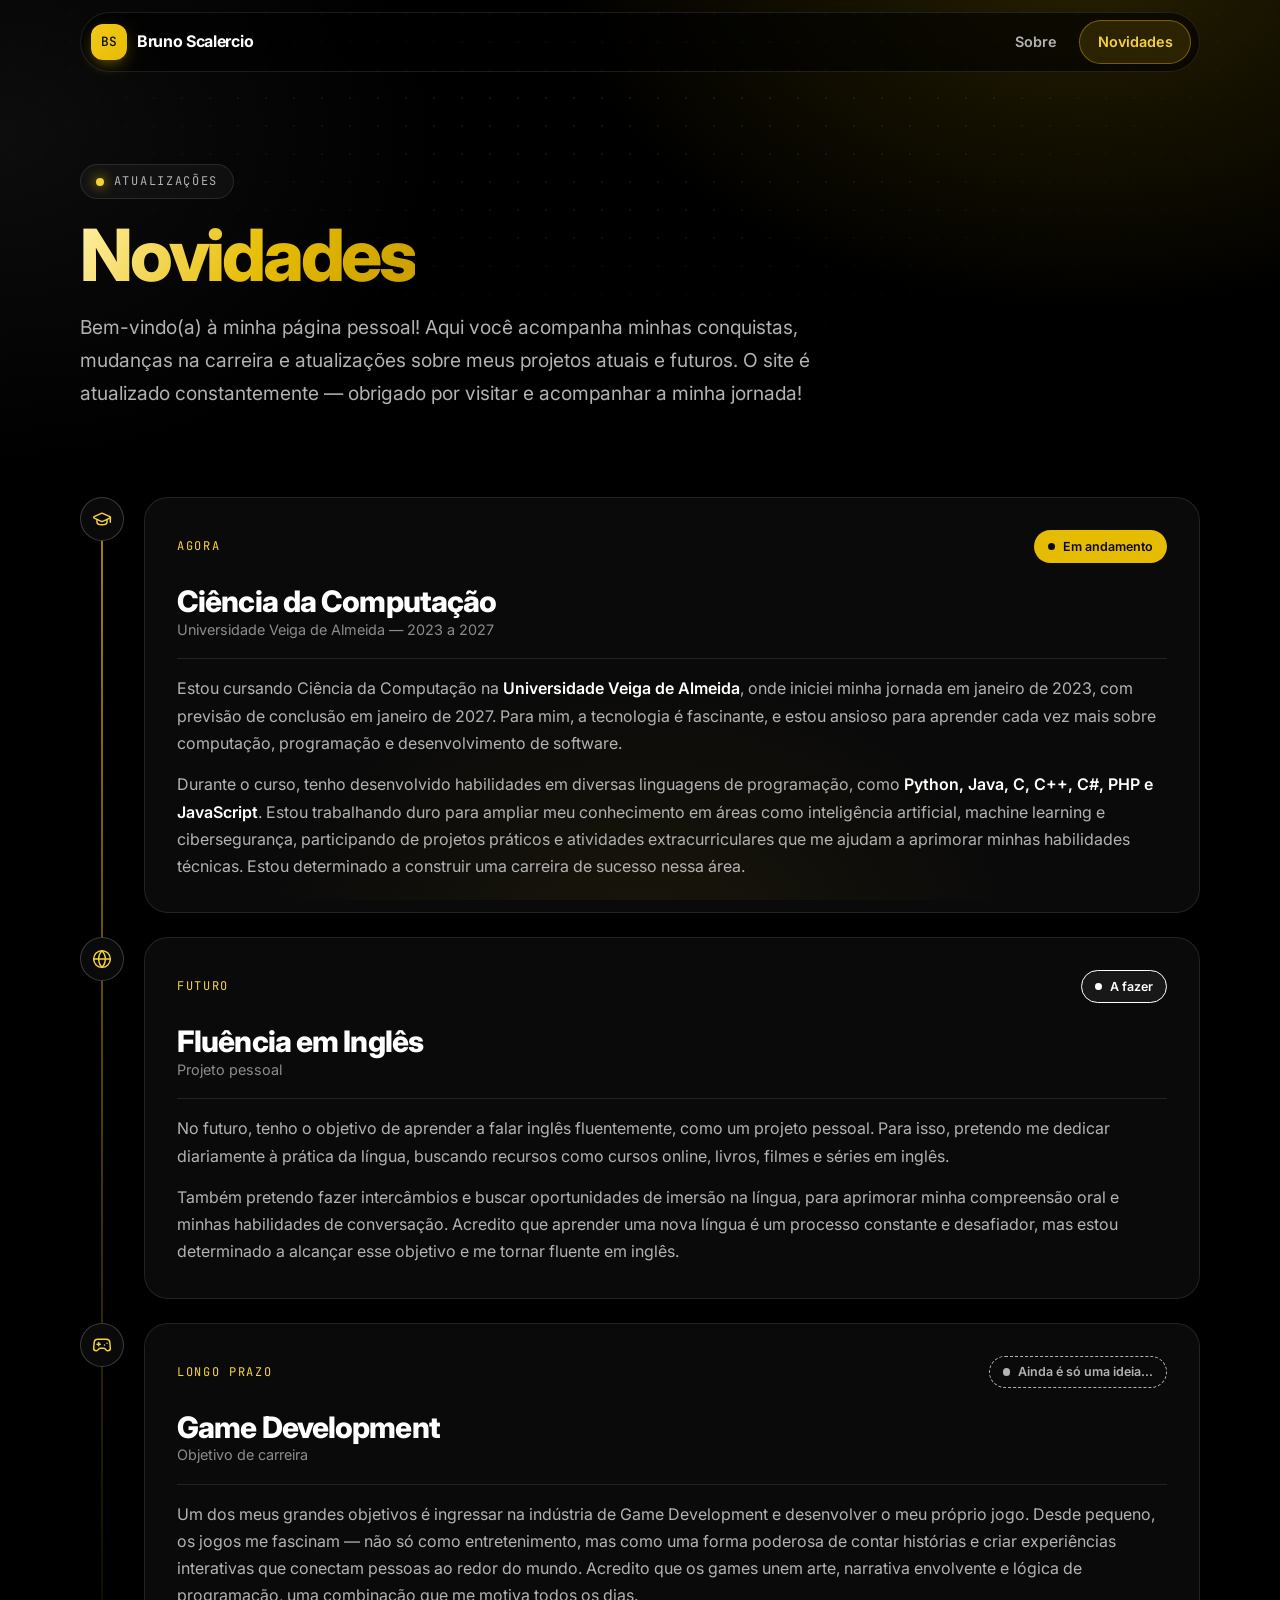
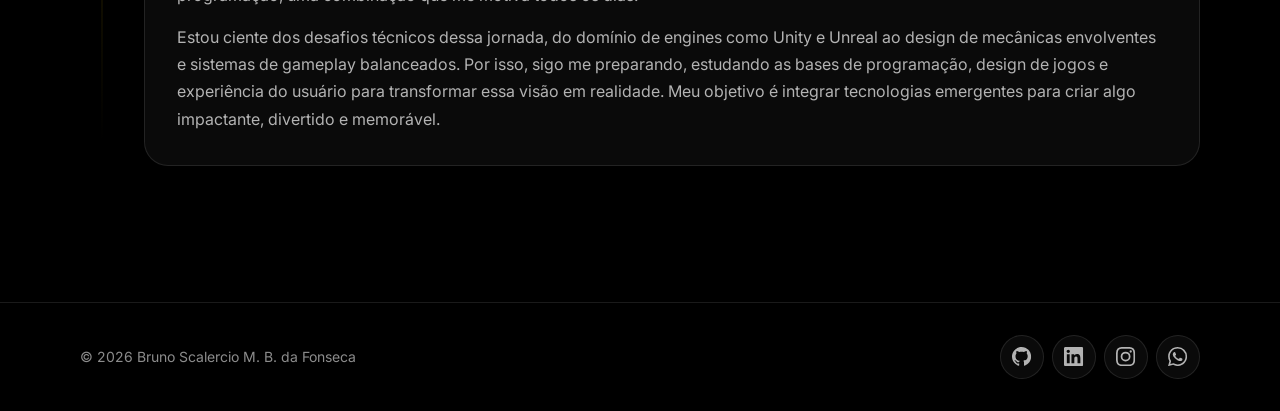
==== commit e643d8a6: "att Cores" ====
--- a/index2.html
+++ b/index2.html
@@ -6,15 +6,15 @@
   <meta name="viewport" content="width=device-width, initial-scale=1">
   <title>Novidades — Bruno Scalercio</title>
   <meta name="description" content="Novidades de Bruno Scalercio: graduação em andamento, metas de aprendizado e objetivos de carreira em game development.">
-  <meta name="theme-color" content="#07070c">
+  <meta name="theme-color" content="#000000">
   <meta name="color-scheme" content="dark">
   <link rel="icon" href="assets/img/favicon-16x16.ico" sizes="any">
   <link rel="preconnect" href="https://fonts.googleapis.com">
   <link rel="preconnect" href="https://fonts.gstatic.com" crossorigin>
   <link href="https://fonts.googleapis.com/css2?family=Inter:wght@400;500;600;700;800&family=JetBrains+Mono:wght@500&display=swap" rel="stylesheet">
   <script>document.documentElement.classList.add('js')</script>
-  <link rel="stylesheet" href="css/main.css?v=20261008">
-  <script src="assets/js/script.js?v=20261008" defer></script>
+  <link rel="stylesheet" href="css/main.css?v=20261010">
+  <script src="assets/js/script.js?v=20261010" defer></script>
 </head>
 
 <body>
@@ -128,6 +128,10 @@
         </li>
       </ol>
     </section>
+
+    <div class="scroll-top-anchor">
+      <button class="scroll-top" type="button" aria-label="Voltar ao topo"><svg class="icon" aria-hidden="true"><use href="#i-arrow-up"/></svg></button>
+    </div>
   </main>
 
   <footer class="site-footer">
@@ -142,7 +146,6 @@
     </div>
   </footer>
 
-  <button class="scroll-top" type="button" aria-label="Voltar ao topo"><svg class="icon" aria-hidden="true"><use href="#i-arrow-up"/></svg></button>
 </body>
 <!-- BRUNO SCALERCIO MARQUES BORGES DA FONSECA - 1230112185-->
 </html>
--- a/css/main.css
+++ b/css/main.css
@@ -1,14 +1,14 @@
-@import url("./variables/tokens.css?v=20261008");
-@import url("./base/reset.css?v=20261008");
-@import url("./base/base.css?v=20261008");
-@import url("./layout/grid.css?v=20261008");
-@import url("./layout/header.css?v=20261008");
-@import url("./layout/footer.css?v=20261008");
-@import url("./components/button.css?v=20261008");
-@import url("./components/card.css?v=20261008");
-@import url("./components/hero.css?v=20261008");
-@import url("./components/skills.css?v=20261008");
-@import url("./components/certifications.css?v=20261008");
-@import url("./components/contact.css?v=20261008");
-@import url("./components/timeline.css?v=20261008");
-@import url("./utilities/utilities.css?v=20261008");
+@import url("./variables/tokens.css?v=20261010");
+@import url("./base/reset.css?v=20261010");
+@import url("./base/base.css?v=20261010");
+@import url("./layout/grid.css?v=20261010");
+@import url("./layout/header.css?v=20261010");
+@import url("./layout/footer.css?v=20261010");
+@import url("./components/button.css?v=20261010");
+@import url("./components/card.css?v=20261010");
+@import url("./components/hero.css?v=20261010");
+@import url("./components/skills.css?v=20261010");
+@import url("./components/certifications.css?v=20261010");
+@import url("./components/contact.css?v=20261010");
+@import url("./components/timeline.css?v=20261010");
+@import url("./utilities/utilities.css?v=20261010");
